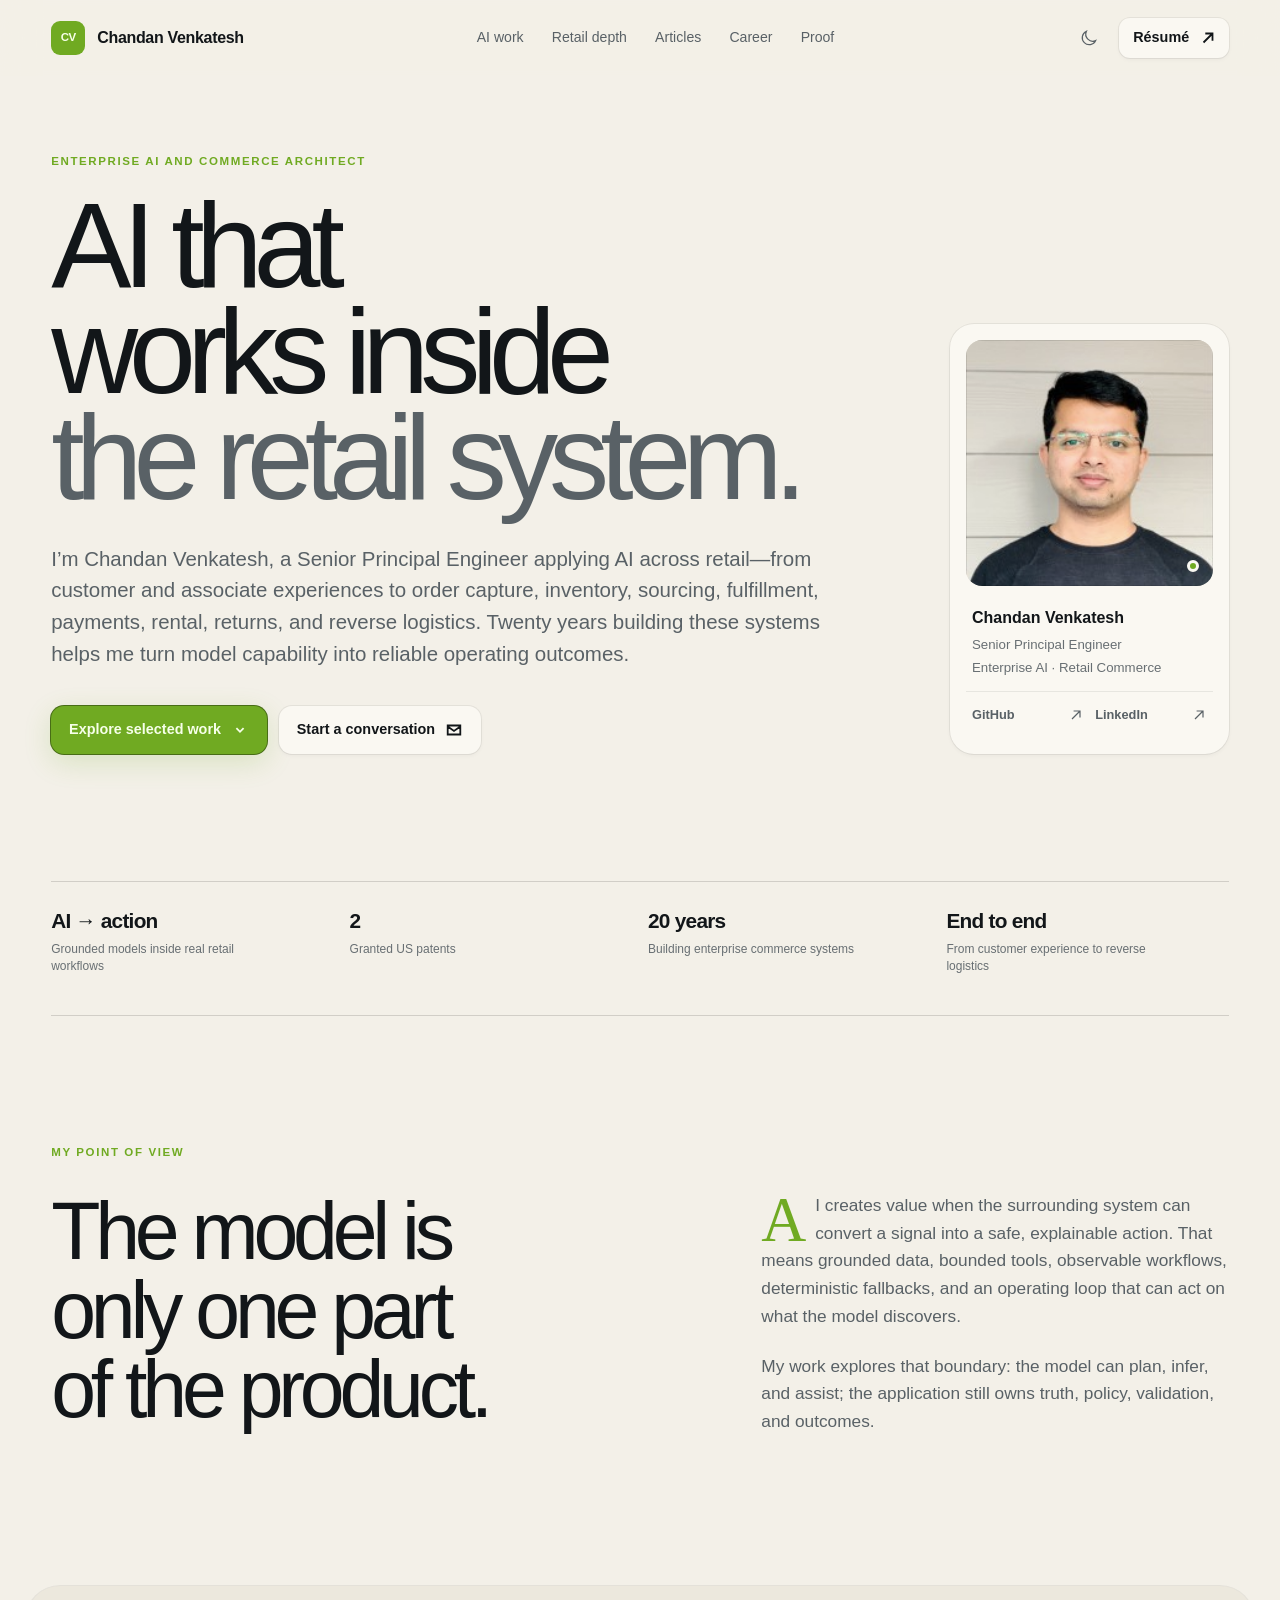
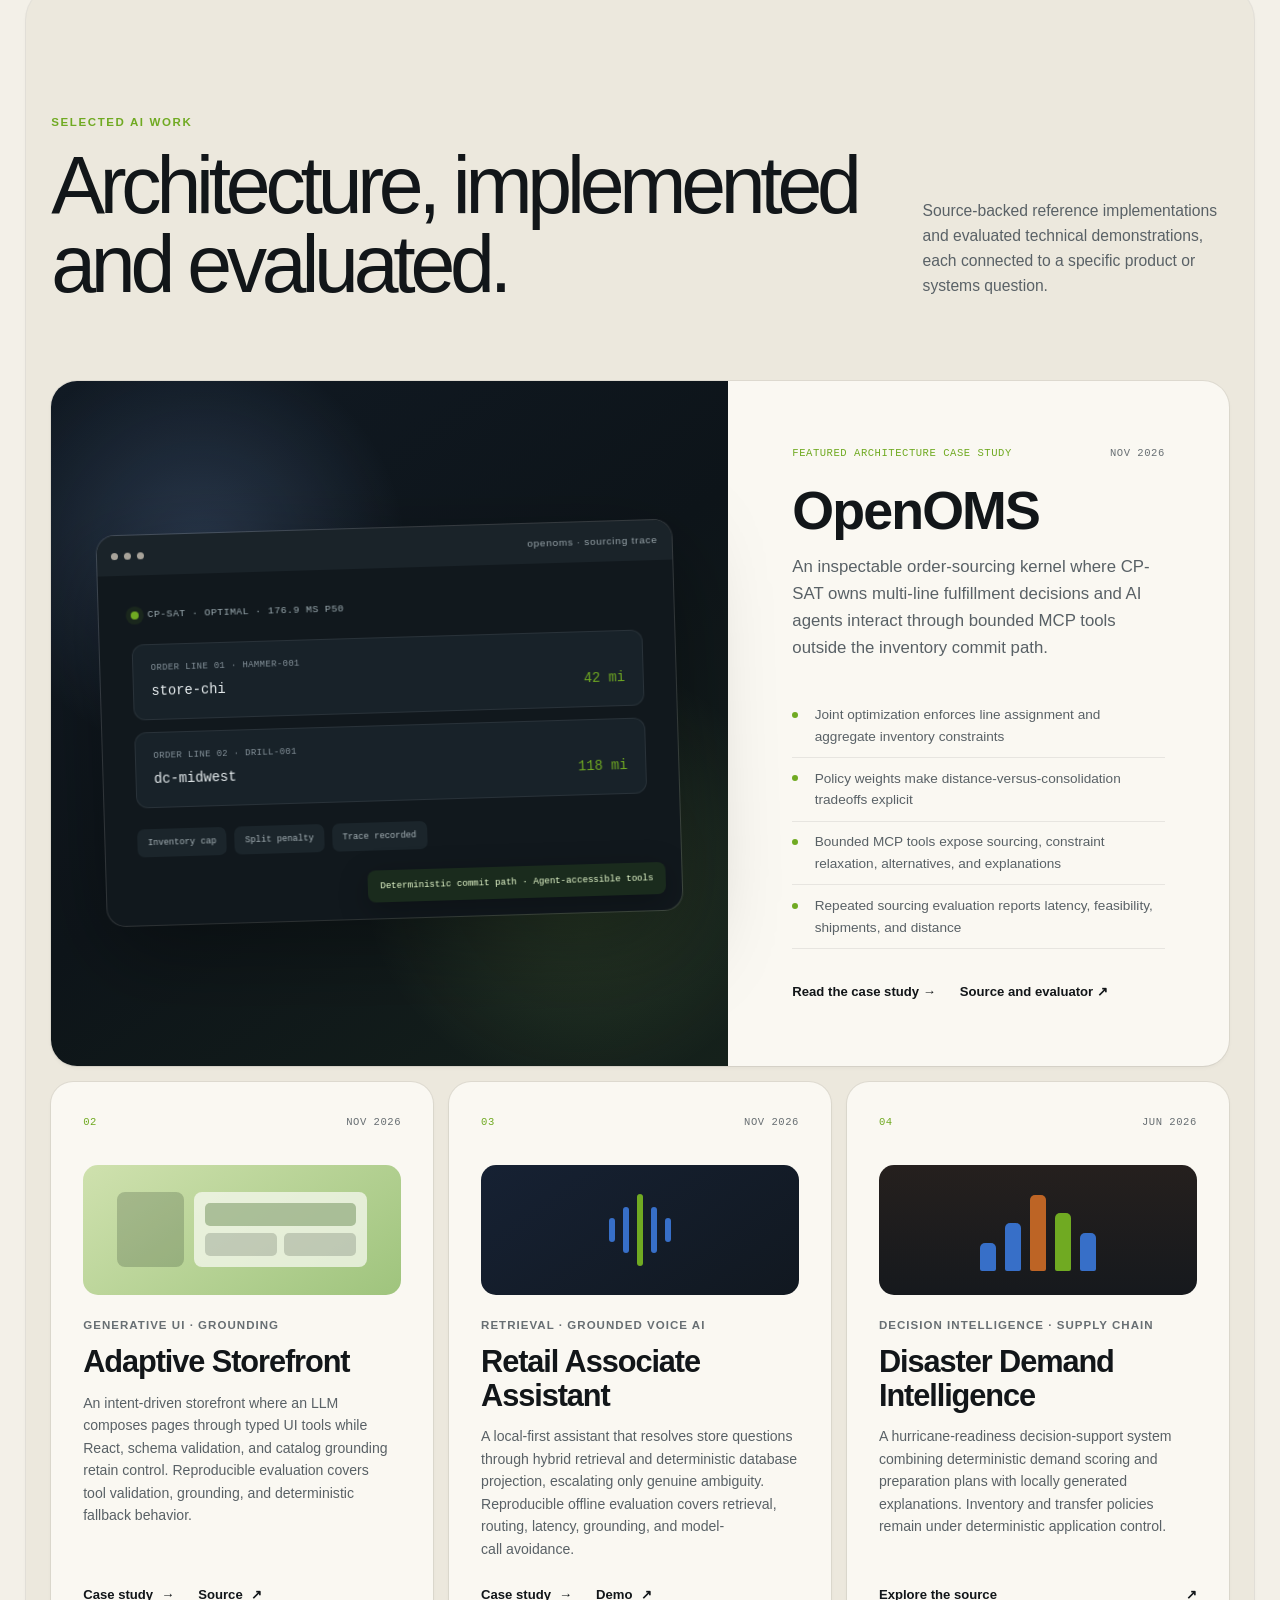
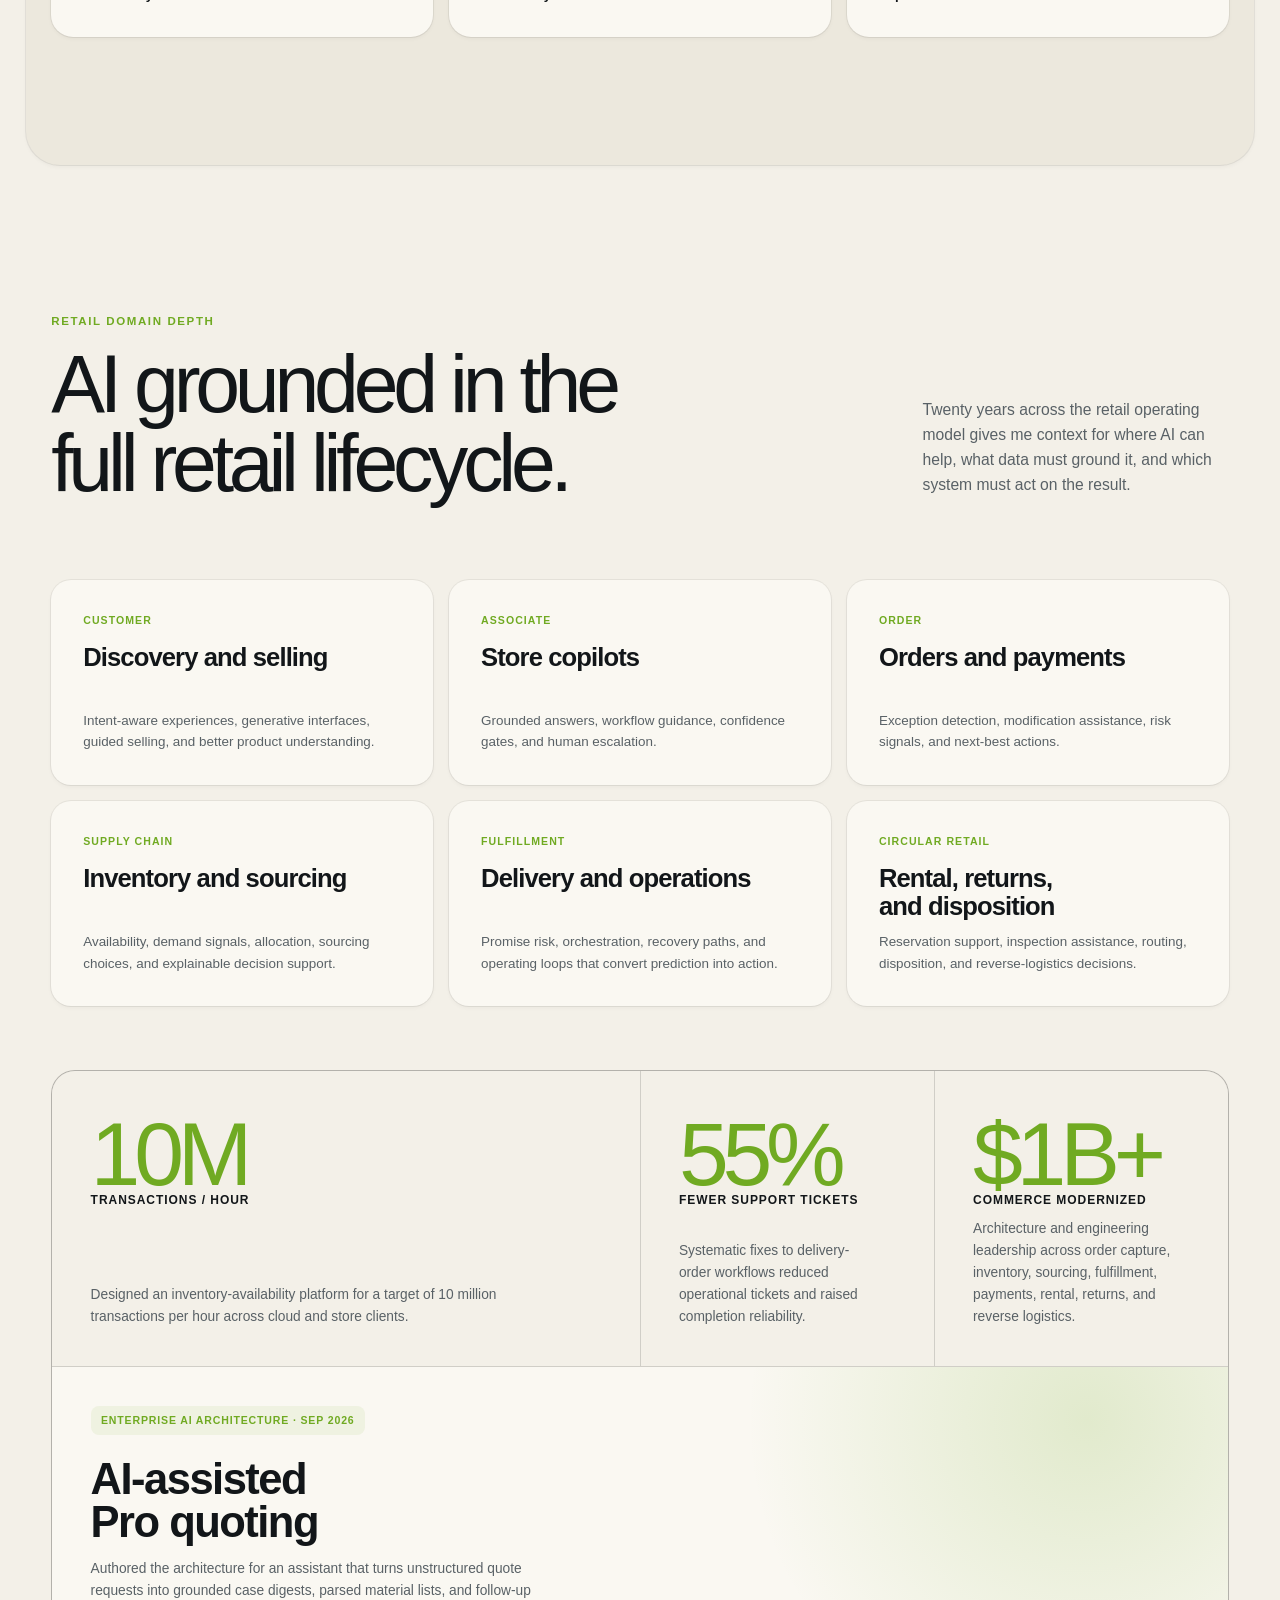
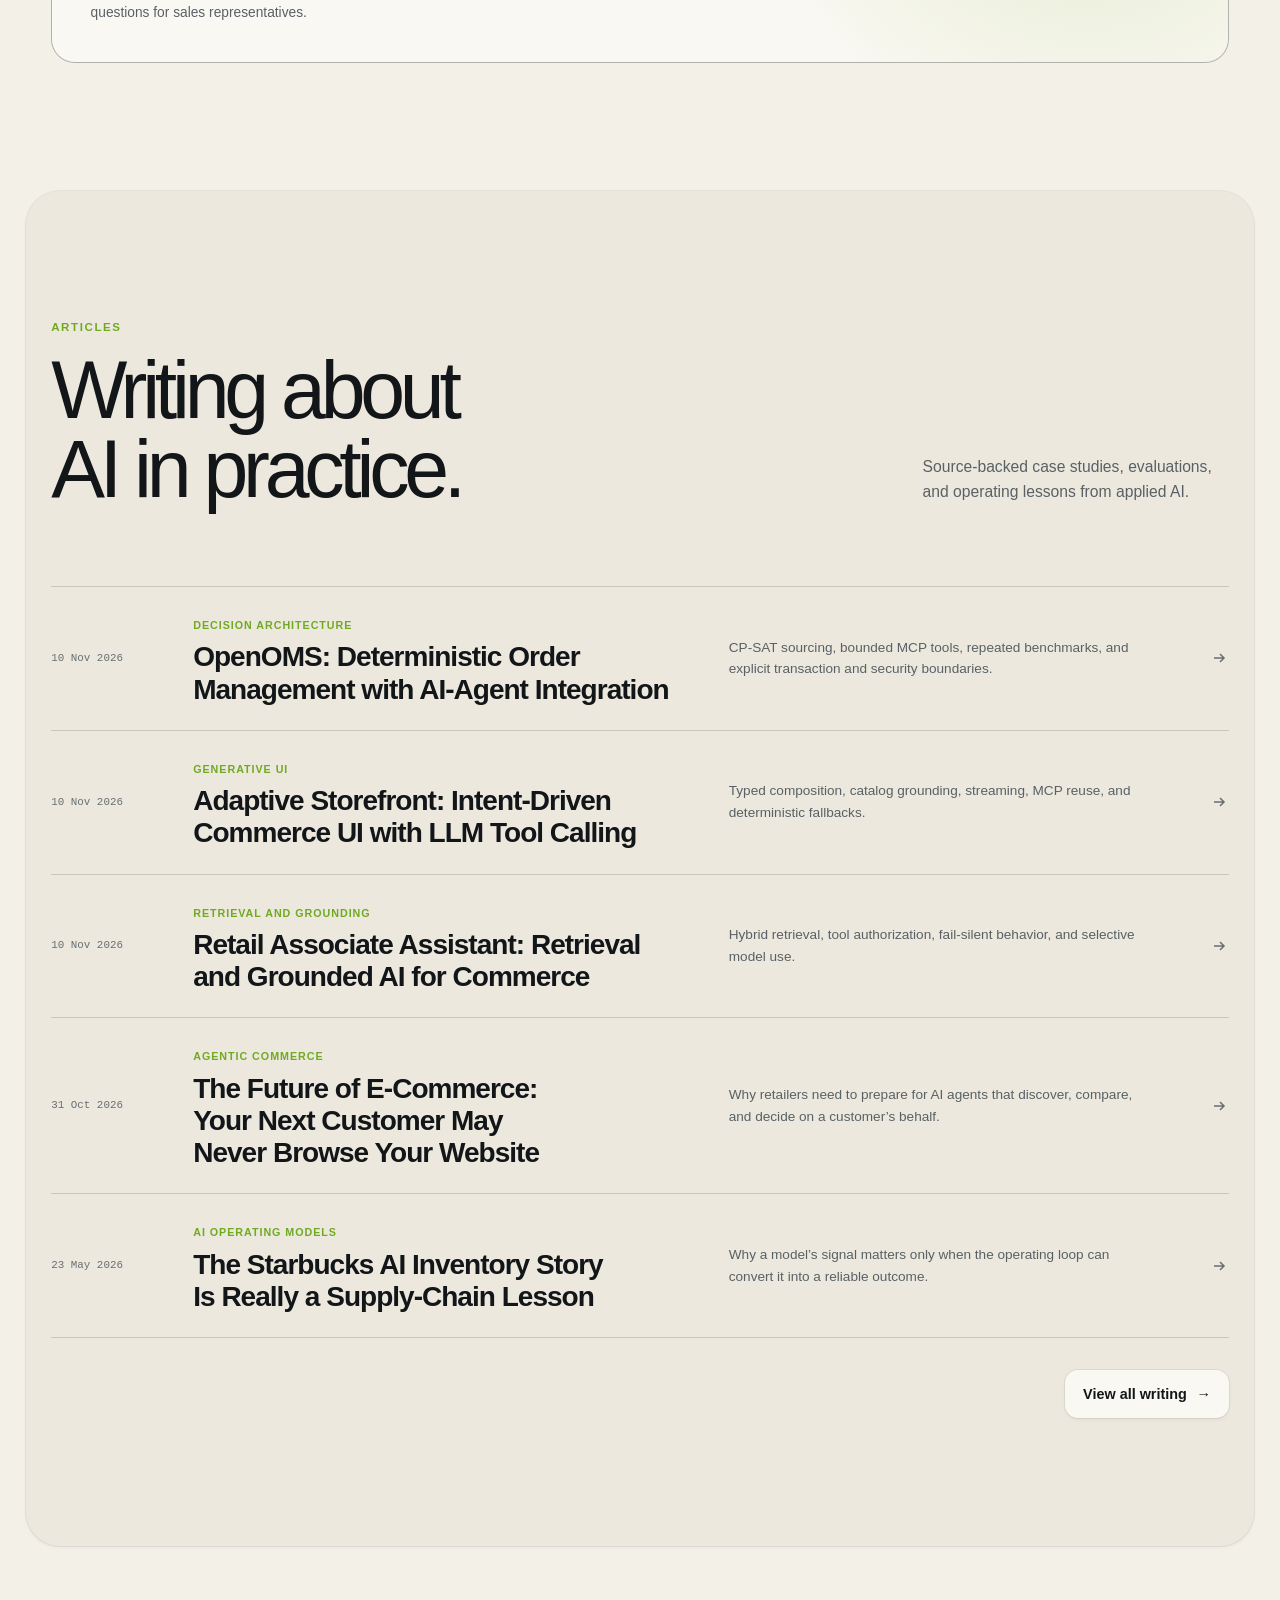
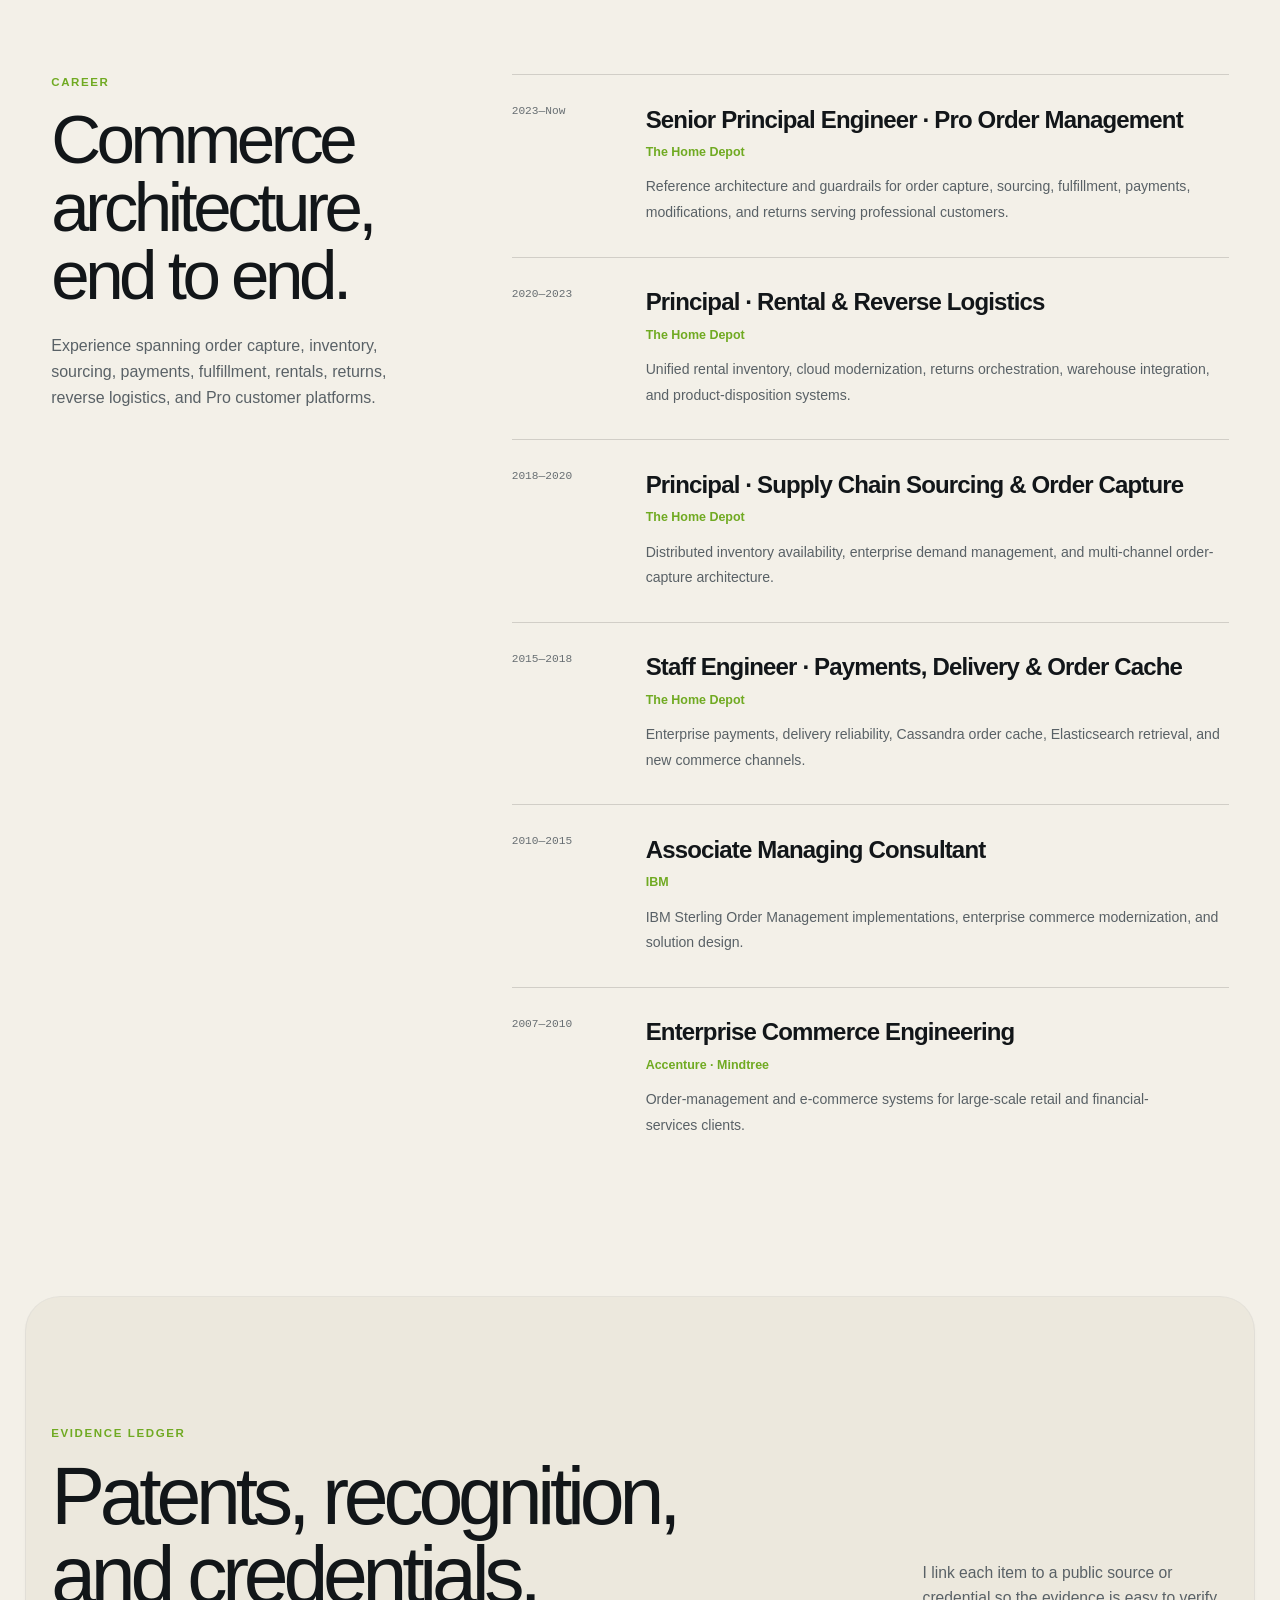
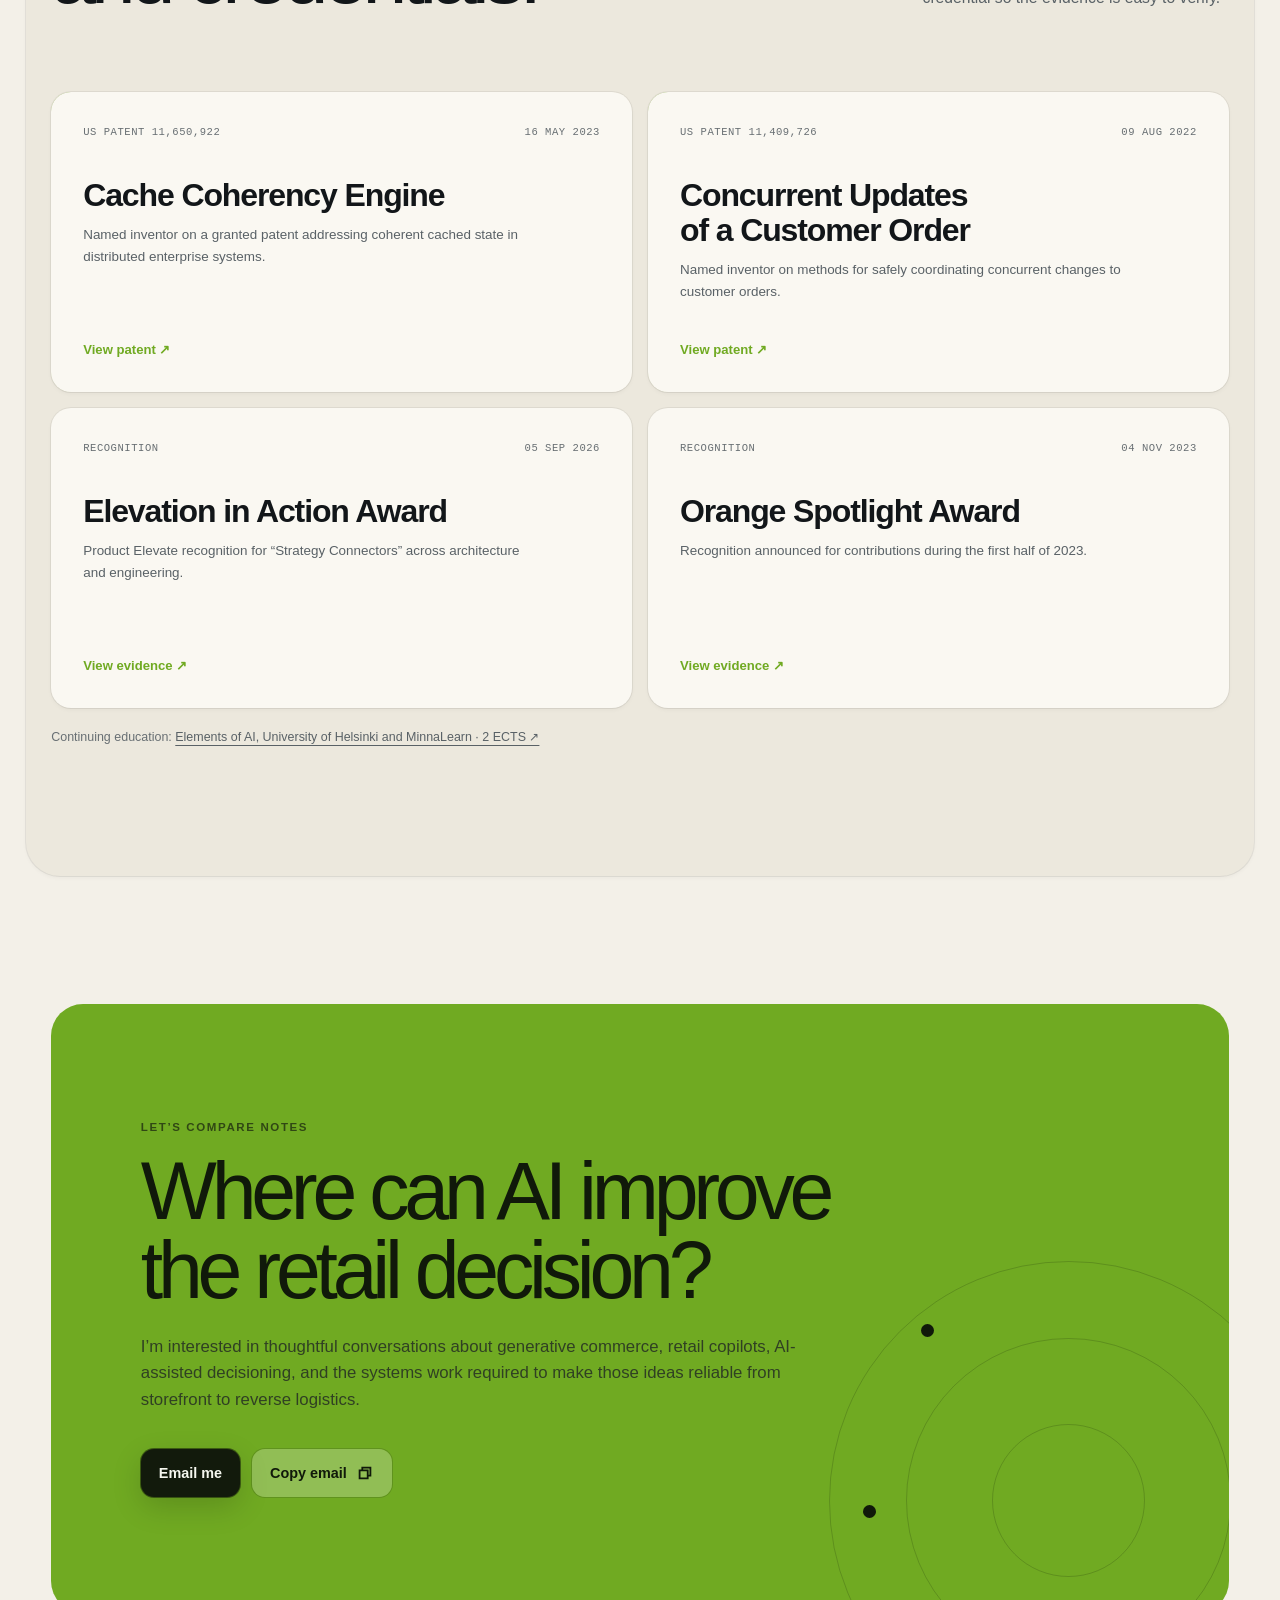
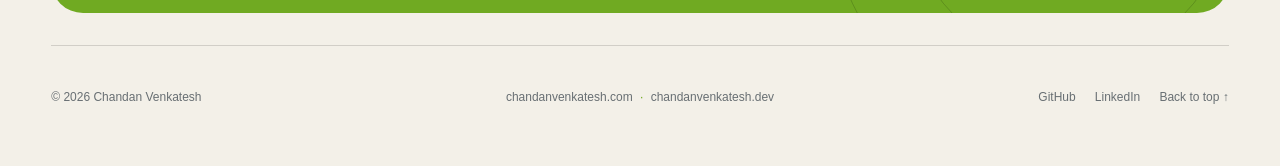
==== index.html @ f93ac1b7 "refactor: curate portfolio credibility and writing" ====
<!doctype html>
<html lang="en" data-theme="dark">
  <head>
    <meta charset="utf-8" />
    <meta name="viewport" content="width=device-width, initial-scale=1" />
    <meta
      name="description"
      content="I am an Enterprise AI and Commerce Architect applying AI across the retail lifecycle, grounded in 20 years of enterprise commerce systems experience."
    />
    <link rel="canonical" href="https://chandanvenkatesh.com/" />
    <link rel="icon" href="/favicon.svg" type="image/svg+xml" />
    <link rel="manifest" href="/site.webmanifest" />
    <meta property="og:type" content="website" />
    <meta property="og:site_name" content="Chandan Venkatesh" />
    <meta property="og:title" content="Chandan Venkatesh — Enterprise AI and Commerce Architect" />
    <meta property="og:description" content="Applied AI across the retail lifecycle, grounded in 20 years in enterprise commerce systems, source-backed implementations, patents, and technical case studies." />
    <meta property="og:url" content="https://chandanvenkatesh.com/" />
    <meta property="og:image" content="https://chandanvenkatesh.com/assets/chandan-venkatesh.jpg" />
    <meta property="og:image:alt" content="Chandan Venkatesh" />
    <meta name="twitter:card" content="summary" />
    <meta name="twitter:title" content="Chandan Venkatesh — Enterprise AI and Commerce Architect" />
    <meta name="twitter:description" content="Applied AI across the retail lifecycle, grounded in 20 years in enterprise commerce systems, source-backed implementations, patents, and technical case studies." />
    <meta name="twitter:image" content="https://chandanvenkatesh.com/assets/chandan-venkatesh.jpg" />
    <meta name="theme-color" content="#0a0d10" />
    <title>Chandan Venkatesh — Enterprise AI and Commerce Architect</title>
    <link rel="stylesheet" href="styles.css" />
    <script type="application/ld+json">
      {
        "@context": "https://schema.org",
        "@type": "Person",
        "name": "Chandan Venkatesh",
        "jobTitle": "Senior Principal Engineer",
        "url": "https://chandanvenkatesh.com",
        "email": "mailto:chandan07@gmail.com",
        "sameAs": [
          "https://www.linkedin.com/in/chandan-venkatesh-53884428/",
          "https://github.com/chandanvenkatesh07"
        ],
        "knowsAbout": [
          "Enterprise commerce architecture",
          "AI-assisted decision systems",
          "Order management",
          "Supply chain platforms",
          "Generative AI",
          "Distributed systems"
        ]
      }
    </script>
  </head>
  <body>
    <a class="skip-link" href="#main">Skip to content</a>

    <header class="site-header" data-header>
      <a class="brand" href="#top" aria-label="Chandan Venkatesh">
        <span class="brand-mark" aria-hidden="true">CV</span>
        <span class="brand-text">Chandan Venkatesh</span>
      </a>

      <nav class="desktop-nav" aria-label="Primary navigation">
        <a href="#work">AI work</a>
        <a href="#impact">Retail depth</a>
        <a href="#writing">Articles</a>
        <a href="#career">Career</a>
        <a href="#proof">Proof</a>
      </nav>

      <div class="header-actions">
        <button class="icon-button" type="button" data-theme-toggle aria-label="Use light theme">
          <span class="theme-icon theme-icon-sun" aria-hidden="true">
            <svg viewBox="0 0 24 24" fill="none" stroke="currentColor" stroke-width="1.5">
              <circle cx="12" cy="12" r="3.25"></circle>
              <path d="M12 2.75v2M12 19.25v2M21.25 12h-2M4.75 12h-2M18.54 5.46l-1.41 1.41M6.87 17.13l-1.41 1.41M18.54 18.54l-1.41-1.41M6.87 6.87 5.46 5.46"></path>
            </svg>
          </span>
          <span class="theme-icon theme-icon-moon" aria-hidden="true">
            <svg viewBox="0 0 24 24" fill="none" stroke="currentColor" stroke-width="1.5">
              <path d="M20 15.1A8.4 8.4 0 0 1 8.9 4a8.4 8.4 0 1 0 11.1 11.1Z"></path>
            </svg>
          </span>
        </button>
        <a class="button button-small button-ghost header-resume" href="assets/chandan-venkatesh-resume.pdf" target="_blank" rel="noreferrer">
          Résumé
          <svg viewBox="0 0 20 20" fill="none" stroke="currentColor" stroke-width="2" aria-hidden="true">
            <path d="M5 15 15 5M7 5h8v8"></path>
          </svg>
        </a>
        <button class="menu-button" type="button" data-menu-toggle aria-expanded="false" aria-controls="mobile-menu">
          <span></span><span></span>
          <span class="sr-only">Open navigation</span>
        </button>
      </div>
    </header>

    <nav class="mobile-menu" id="mobile-menu" data-mobile-menu aria-label="Mobile navigation" hidden>
      <a href="#work">AI work</a>
      <a href="#impact">Retail depth</a>
      <a href="#writing">Articles</a>
      <a href="#career">Career</a>
      <a href="#proof">Proof</a>
      <a href="assets/chandan-venkatesh-resume.pdf" target="_blank" rel="noreferrer">Open résumé</a>
    </nav>

    <main id="main">
      <section class="hero" id="top">
        <div class="hero-glow" aria-hidden="true"></div>
        <div class="hero-copy">
          <p class="eyebrow hero-eyebrow reveal">Enterprise AI and Commerce Architect</p>
          <h1 class="reveal reveal-delay-1">
            AI that works inside
            <span>the retail system.</span>
          </h1>
          <p class="hero-summary reveal reveal-delay-2">
            I’m Chandan Venkatesh, a Senior Principal Engineer applying AI across retail—from customer and associate experiences to order capture, inventory, sourcing, fulfillment, payments, rental, returns, and reverse logistics. Twenty years building these systems helps me turn model capability into reliable operating outcomes.
          </p>
          <div class="hero-actions reveal reveal-delay-3">
            <a class="button button-primary" href="#work">
              Explore selected work
              <svg viewBox="0 0 20 20" fill="none" stroke="currentColor" stroke-width="2" aria-hidden="true">
                <path d="m6 8 4 4 4-4"></path>
              </svg>
            </a>
            <a class="button button-quiet" href="mailto:chandan07@gmail.com">
              Start a conversation
              <svg viewBox="0 0 20 20" fill="none" stroke="currentColor" stroke-width="2" aria-hidden="true">
                <path d="M3 5h14v10H3zM3 6l7 5 7-5"></path>
              </svg>
            </a>
          </div>
        </div>

        <aside class="hero-profile reveal reveal-delay-2" aria-label="Profile summary">
          <div class="profile-photo-shell">
            <img src="assets/chandan-venkatesh.jpg" alt="Chandan Venkatesh" width="200" height="200" />
            <span class="profile-status" aria-hidden="true"></span>
          </div>
          <div class="profile-meta">
            <p class="profile-name">Chandan Venkatesh</p>
            <p>Senior Principal Engineer</p>
            <p>Enterprise AI · Retail Commerce</p>
          </div>
          <div class="profile-links">
            <a href="https://github.com/chandanvenkatesh07" target="_blank" rel="noreferrer">
              GitHub
              <svg viewBox="0 0 20 20" fill="none" stroke="currentColor" stroke-width="1.5" aria-hidden="true"><path d="M5 15 15 5M7 5h8v8"></path></svg>
            </a>
            <a href="https://www.linkedin.com/in/chandan-venkatesh-53884428/" target="_blank" rel="noreferrer">
              LinkedIn
              <svg viewBox="0 0 20 20" fill="none" stroke="currentColor" stroke-width="1.5" aria-hidden="true"><path d="M5 15 15 5M7 5h8v8"></path></svg>
            </a>
          </div>
        </aside>

        <div class="signal-strip" role="list" aria-label="Selected career evidence">
          <div class="signal-item" role="listitem">
            <strong>AI → action</strong>
            <span>Grounded models inside real retail workflows</span>
          </div>
          <div class="signal-item" role="listitem">
            <strong>2</strong>
            <span>Granted US patents</span>
          </div>
          <div class="signal-item" role="listitem">
            <strong>20 years</strong>
            <span>Building enterprise commerce systems</span>
          </div>
          <div class="signal-item" role="listitem">
            <strong>End to end</strong>
            <span>From customer experience to reverse logistics</span>
          </div>
        </div>
      </section>

      <section class="section manifesto" aria-labelledby="manifesto-title">
        <div class="section-kicker">My point of view</div>
        <div class="manifesto-grid">
          <h2 id="manifesto-title">The model is only one part of the product.</h2>
          <div class="manifesto-copy">
            <p>
              AI creates value when the surrounding system can convert a signal into a safe, explainable action. That means grounded data, bounded tools, observable workflows, deterministic fallbacks, and an operating loop that can act on what the model discovers.
            </p>
            <p>
              My work explores that boundary: the model can plan, infer, and assist; the application still owns truth, policy, validation, and outcomes.
            </p>
          </div>
        </div>
      </section>

      <section class="section work-section" id="work" aria-labelledby="work-title">
        <div class="section-heading">
          <div>
            <p class="section-kicker">Selected AI work</p>
            <h2 id="work-title">Architecture, implemented and evaluated.</h2>
          </div>
          <p class="section-intro">Source-backed reference implementations and evaluated technical demonstrations, each connected to a specific product or systems question.</p>
        </div>

        <article class="feature-case">
          <div class="case-visual associate-visual" role="img" aria-label="OpenOMS sourcing decision trace for a multi-line order">
            <div class="mock-window associate-console openoms-console">
              <div class="mock-toolbar">
                <span></span><span></span><span></span>
                <small>openoms · sourcing trace</small>
              </div>
              <div class="associate-screen openoms-screen">
                <div class="associate-status">
                  <span></span>
                  CP-SAT · Optimal · 176.9 ms p50
                </div>
                <div class="decision-line">
                  <small>Order line 01 · HAMMER-001</small>
                  <p>store-chi <span>42 mi</span></p>
                </div>
                <div class="decision-line">
                  <small>Order line 02 · DRILL-001</small>
                  <p>dc-midwest <span>118 mi</span></p>
                </div>
                <div class="assistant-path">
                  <span>Inventory cap</span>
                  <span>Split penalty</span>
                  <span>Trace recorded</span>
                </div>
              </div>
              <div class="orchestration-pill">Deterministic commit path · Agent-accessible tools</div>
            </div>
          </div>
          <div class="case-copy">
            <div class="case-meta"><span>Featured architecture case study</span><time datetime="2026-11-10">Nov 2026</time></div>
            <h3>OpenOMS</h3>
            <p class="case-lede">
              An inspectable order-sourcing kernel where CP-SAT owns multi-line fulfillment decisions and AI agents interact through bounded MCP tools outside the inventory commit path.
            </p>
            <ul class="evidence-list">
              <li>Joint optimization enforces line assignment and aggregate inventory constraints</li>
              <li>Policy weights make distance-versus-consolidation tradeoffs explicit</li>
              <li>Bounded MCP tools expose sourcing, constraint relaxation, alternatives, and explanations</li>
              <li>Repeated sourcing evaluation reports latency, feasibility, shipments, and distance</li>
            </ul>
            <div class="case-links">
              <a href="/articles/openoms-deterministic-order-management/">Read the case study <span aria-hidden="true">→</span></a>
              <a href="https://github.com/chandanvenkatesh07/openoms" target="_blank" rel="noreferrer">Source and evaluator <span aria-hidden="true">↗</span></a>
            </div>
          </div>
        </article>

        <div class="project-grid">
          <article class="project-card project-card-adaptive">
            <div class="project-card-top">
              <span class="project-number">02</span>
              <time datetime="2026-11-10">Nov 2026</time>
            </div>
            <div class="project-symbol adaptive-symbol" aria-hidden="true">
              <span class="adaptive-sidebar-symbol"></span>
              <span class="adaptive-content-symbol"><i></i><i></i><i></i></span>
            </div>
            <p class="project-label">Generative UI · Grounding</p>
            <h3>Adaptive Storefront</h3>
            <p>An intent-driven storefront where an LLM composes pages through typed UI tools while React, schema validation, and catalog grounding retain control. Reproducible evaluation covers tool validation, grounding, and deterministic fallback behavior.</p>
            <div class="card-links-row"><a class="card-link" href="/articles/adaptive-storefront-continued/">Case study <span aria-hidden="true">→</span></a><a class="card-link" href="https://github.com/chandanvenkatesh07/adaptive-storefront" target="_blank" rel="noreferrer">Source <span aria-hidden="true">↗</span></a></div>
          </article>

          <article class="project-card project-card-copilot">
            <div class="project-card-top">
              <span class="project-number">03</span>
              <time datetime="2026-11-10">Nov 2026</time>
            </div>
            <div class="project-symbol copilot-symbol" aria-hidden="true">
              <span class="sound-wave"></span><span class="sound-wave"></span><span class="sound-wave"></span><span class="sound-wave"></span><span class="sound-wave"></span>
            </div>
            <p class="project-label">Retrieval · Grounded voice AI</p>
            <h3>Retail Associate Assistant</h3>
            <p>A local-first assistant that resolves store questions through hybrid retrieval and deterministic database projection, escalating only genuine ambiguity. Reproducible offline evaluation covers retrieval, routing, latency, grounding, and model-call avoidance.</p>
            <div class="card-links-row"><a class="card-link" href="/articles/retail-associate-grounded-ai/">Case study <span aria-hidden="true">→</span></a><a class="card-link" href="https://www.linkedin.com/posts/chandan-venkatesh-53884428_built-a-prototype-retail-associate-copilot-activity-7484408067980341248-vjwt" target="_blank" rel="noreferrer">Demo <span aria-hidden="true">↗</span></a></div>
          </article>

          <article class="project-card project-card-demand">
            <div class="project-card-top">
              <span class="project-number">04</span>
              <time datetime="2026-06-08">Jun 2026</time>
            </div>
            <div class="project-symbol demand-symbol" aria-hidden="true">
              <span></span><span></span><span></span><span></span><span></span>
            </div>
            <p class="project-label">Decision intelligence · Supply chain</p>
            <h3>Disaster Demand Intelligence</h3>
            <p>A hurricane-readiness decision-support system combining deterministic demand scoring and preparation plans with locally generated explanations. Inventory and transfer policies remain under deterministic application control.</p>
            <a class="card-link" href="https://github.com/chandanvenkatesh07/disaster-demand-intel" target="_blank" rel="noreferrer">Explore the source <span aria-hidden="true">↗</span></a>
          </article>
        </div>

      </section>

      <section class="section impact-section" id="impact" aria-labelledby="impact-title">
        <div class="section-heading impact-heading">
          <div>
            <p class="section-kicker">Retail domain depth</p>
            <h2 id="impact-title">AI grounded in the full retail lifecycle.</h2>
          </div>
          <p class="section-intro">Twenty years across the retail operating model gives me context for where AI can help, what data must ground it, and which system must act on the result.</p>
        </div>

        <div class="retail-domain-grid" role="list" aria-label="Retail domains where I apply AI thinking">
          <article role="listitem"><span>Customer</span><h3>Discovery and selling</h3><p>Intent-aware experiences, generative interfaces, guided selling, and better product understanding.</p></article>
          <article role="listitem"><span>Associate</span><h3>Store copilots</h3><p>Grounded answers, workflow guidance, confidence gates, and human escalation.</p></article>
          <article role="listitem"><span>Order</span><h3>Orders and payments</h3><p>Exception detection, modification assistance, risk signals, and next-best actions.</p></article>
          <article role="listitem"><span>Supply chain</span><h3>Inventory and sourcing</h3><p>Availability, demand signals, allocation, sourcing choices, and explainable decision support.</p></article>
          <article role="listitem"><span>Fulfillment</span><h3>Delivery and operations</h3><p>Promise risk, orchestration, recovery paths, and operating loops that convert prediction into action.</p></article>
          <article role="listitem"><span>Circular retail</span><h3>Rental, returns, and disposition</h3><p>Reservation support, inspection assistance, routing, disposition, and reverse-logistics decisions.</p></article>
        </div>

        <div class="impact-grid">
          <article class="impact-stat impact-stat-wide">
            <span class="impact-value">10M</span>
            <span class="impact-unit">transactions / hour</span>
            <p>Designed an inventory-availability platform for a target of 10 million transactions per hour across cloud and store clients.</p>
          </article>
          <article class="impact-stat">
            <span class="impact-value">55%</span>
            <span class="impact-unit">fewer support tickets</span>
            <p>Systematic fixes to delivery-order workflows reduced operational tickets and raised completion reliability.</p>
          </article>
          <article class="impact-stat">
            <span class="impact-value">$1B+</span>
            <span class="impact-unit">commerce modernized</span>
            <p>Architecture and engineering leadership across order capture, inventory, sourcing, fulfillment, payments, rental, returns, and reverse logistics.</p>
          </article>
          <article class="impact-stat impact-stat-ai">
            <span class="impact-badge">Enterprise AI architecture · Sep 2026</span>
            <h3>AI-assisted Pro quoting</h3>
            <p>Authored the architecture for an assistant that turns unstructured quote requests into grounded case digests, parsed material lists, and follow-up questions for sales representatives.</p>
          </article>
        </div>
      </section>

      <section class="section writing-section" id="writing" aria-labelledby="writing-title">
        <div class="section-heading">
          <div>
            <p class="section-kicker">Articles</p>
            <h2 id="writing-title">Writing about AI in practice.</h2>
          </div>
          <p class="section-intro">Source-backed case studies, evaluations, and operating lessons from applied AI.</p>
        </div>

        <div class="article-list">
          <a class="article-row" href="/articles/openoms-deterministic-order-management/">
            <time datetime="2026-11-10">10 Nov 2026</time>
            <div><span>Decision architecture</span><h3>OpenOMS: Deterministic Order Management with AI-Agent Integration</h3></div>
            <p>CP-SAT sourcing, bounded MCP tools, repeated benchmarks, and explicit transaction and security boundaries.</p>
            <svg viewBox="0 0 20 20" fill="none" stroke="currentColor" stroke-width="1.5" aria-hidden="true"><path d="M5 10h10M11 6l4 4-4 4"></path></svg>
          </a>
          <a class="article-row" href="/articles/adaptive-storefront-continued/">
            <time datetime="2026-11-10">10 Nov 2026</time>
            <div><span>Generative UI</span><h3>Adaptive Storefront: Intent-Driven Commerce UI with LLM Tool Calling</h3></div>
            <p>Typed composition, catalog grounding, streaming, MCP reuse, and deterministic fallbacks.</p>
            <svg viewBox="0 0 20 20" fill="none" stroke="currentColor" stroke-width="1.5" aria-hidden="true"><path d="M5 10h10M11 6l4 4-4 4"></path></svg>
          </a>
          <a class="article-row" href="/articles/retail-associate-grounded-ai/">
            <time datetime="2026-11-10">10 Nov 2026</time>
            <div><span>Retrieval and grounding</span><h3>Retail Associate Assistant: Retrieval and Grounded AI for Commerce</h3></div>
            <p>Hybrid retrieval, tool authorization, fail-silent behavior, and selective model use.</p>
            <svg viewBox="0 0 20 20" fill="none" stroke="currentColor" stroke-width="1.5" aria-hidden="true"><path d="M5 10h10M11 6l4 4-4 4"></path></svg>
          </a>
          <a class="article-row" href="/articles/future-of-e-commerce/">
            <time datetime="2026-10-31">31 Oct 2026</time>
            <div><span>Agentic commerce</span><h3>The Future of E-Commerce: Your Next Customer May Never Browse Your Website</h3></div>
            <p>Why retailers need to prepare for AI agents that discover, compare, and decide on a customer’s behalf.</p>
            <svg viewBox="0 0 20 20" fill="none" stroke="currentColor" stroke-width="1.5" aria-hidden="true"><path d="M5 10h10M11 6l4 4-4 4"></path></svg>
          </a>
          <a class="article-row" href="/articles/starbucks-ai-supply-chain-reliability/">
            <time datetime="2026-05-23">23 May 2026</time>
            <div><span>AI operating models</span><h3>The Starbucks AI Inventory Story Is Really a Supply-Chain Lesson</h3></div>
            <p>Why a model’s signal matters only when the operating loop can convert it into a reliable outcome.</p>
            <svg viewBox="0 0 20 20" fill="none" stroke="currentColor" stroke-width="1.5" aria-hidden="true"><path d="M5 10h10M11 6l4 4-4 4"></path></svg>
          </a>
        </div>
        <div class="writing-archive-link"><a class="button button-quiet" href="/articles/">View all writing <span aria-hidden="true">→</span></a></div>
      </section>

      <section class="section career-section" id="career" aria-labelledby="career-title">
        <div class="career-intro">
          <p class="section-kicker">Career</p>
          <h2 id="career-title">Commerce architecture, end to end.</h2>
          <p>Experience spanning order capture, inventory, sourcing, payments, fulfillment, rentals, returns, reverse logistics, and Pro customer platforms.</p>
        </div>

        <ol class="timeline">
          <li>
            <div class="timeline-date">2023—Now</div>
            <div class="timeline-content"><h3>Senior Principal Engineer · Pro Order Management</h3><p>The Home Depot</p><span>Reference architecture and guardrails for order capture, sourcing, fulfillment, payments, modifications, and returns serving professional customers.</span></div>
          </li>
          <li>
            <div class="timeline-date">2020—2023</div>
            <div class="timeline-content"><h3>Principal · Rental &amp; Reverse Logistics</h3><p>The Home Depot</p><span>Unified rental inventory, cloud modernization, returns orchestration, warehouse integration, and product-disposition systems.</span></div>
          </li>
          <li>
            <div class="timeline-date">2018—2020</div>
            <div class="timeline-content"><h3>Principal · Supply Chain Sourcing &amp; Order Capture</h3><p>The Home Depot</p><span>Distributed inventory availability, enterprise demand management, and multi-channel order-capture architecture.</span></div>
          </li>
          <li>
            <div class="timeline-date">2015—2018</div>
            <div class="timeline-content"><h3>Staff Engineer · Payments, Delivery &amp; Order Cache</h3><p>The Home Depot</p><span>Enterprise payments, delivery reliability, Cassandra order cache, Elasticsearch retrieval, and new commerce channels.</span></div>
          </li>
          <li>
            <div class="timeline-date">2010—2015</div>
            <div class="timeline-content"><h3>Associate Managing Consultant</h3><p>IBM</p><span>IBM Sterling Order Management implementations, enterprise commerce modernization, and solution design.</span></div>
          </li>
          <li>
            <div class="timeline-date">2007—2010</div>
            <div class="timeline-content"><h3>Enterprise Commerce Engineering</h3><p>Accenture · Mindtree</p><span>Order-management and e-commerce systems for large-scale retail and financial-services clients.</span></div>
          </li>
        </ol>
      </section>

      <section class="section proof-section" id="proof" aria-labelledby="proof-title">
        <div class="section-heading">
          <div>
            <p class="section-kicker">Evidence ledger</p>
            <h2 id="proof-title">Patents, recognition, and credentials.</h2>
          </div>
          <p class="section-intro">I link each item to a public source or credential so the evidence is easy to verify.</p>
        </div>

        <div class="proof-grid">
          <a class="proof-card proof-card-patent" href="https://patents.google.com/patent/US11650922/en" target="_blank" rel="noreferrer">
            <div class="proof-card-meta"><span>US Patent 11,650,922</span><time datetime="2023-05-16">16 May 2023</time></div>
            <h3>Cache Coherency Engine</h3>
            <p>Named inventor on a granted patent addressing coherent cached state in distributed enterprise systems.</p>
            <span class="proof-link">View patent ↗</span>
          </a>
          <a class="proof-card proof-card-patent" href="https://patents.google.com/patent/US11409726/en" target="_blank" rel="noreferrer">
            <div class="proof-card-meta"><span>US Patent 11,409,726</span><time datetime="2022-08-09">09 Aug 2022</time></div>
            <h3>Concurrent Updates of a Customer Order</h3>
            <p>Named inventor on methods for safely coordinating concurrent changes to customer orders.</p>
            <span class="proof-link">View patent ↗</span>
          </a>
          <a class="proof-card" href="https://www.linkedin.com/posts/chandan-venkatesh-53884428_productelevate-architecture-engineering-activity-7501836264409690112-TIuB" target="_blank" rel="noreferrer">
            <div class="proof-card-meta"><span>Recognition</span><time datetime="2026-09-05">05 Sep 2026</time></div>
            <h3>Elevation in Action Award</h3>
            <p>Product Elevate recognition for “Strategy Connectors” across architecture and engineering.</p>
            <span class="proof-link">View evidence ↗</span>
          </a>
          <a class="proof-card" href="https://www.linkedin.com/posts/chandan-venkatesh-53884428_thrilled-and-honored-to-have-received-the-activity-7126694572520345601-kxkB" target="_blank" rel="noreferrer">
            <div class="proof-card-meta"><span>Recognition</span><time datetime="2023-11-04">04 Nov 2023</time></div>
            <h3>Orange Spotlight Award</h3>
            <p>Recognition announced for contributions during the first half of 2023.</p>
            <span class="proof-link">View evidence ↗</span>
          </a>
        </div>
        <p class="credential-note">Continuing education: <a href="https://www.linkedin.com/posts/chandan-venkatesh-53884428_ai-artificialintelligence-upskilling-activity-7399176569417605120-JgGC" target="_blank" rel="noreferrer">Elements of AI, University of Helsinki and MinnaLearn · 2 ECTS ↗</a></p>
      </section>

      <section class="section contact-section" id="contact" aria-labelledby="contact-title">
        <div class="contact-orbit" aria-hidden="true"><span></span><span></span><span></span></div>
        <p class="section-kicker">Let’s compare notes</p>
        <h2 id="contact-title">Where can AI improve the retail decision?</h2>
        <p>I’m interested in thoughtful conversations about generative commerce, retail copilots, AI-assisted decisioning, and the systems work required to make those ideas reliable from storefront to reverse logistics.</p>
        <div class="contact-actions">
          <a class="button button-primary" href="mailto:chandan07@gmail.com">Email me</a>
          <button class="button button-quiet" type="button" data-copy-email data-email="chandan07@gmail.com">
            <span data-copy-label>Copy email</span>
            <svg viewBox="0 0 20 20" fill="none" stroke="currentColor" stroke-width="2" aria-hidden="true"><path d="M7 6V4h9v9h-2M4 7h9v9H4z"></path></svg>
          </button>
        </div>
      </section>
    </main>

    <footer class="site-footer">
      <p>© <span data-year>2026</span> Chandan Venkatesh</p>
      <p class="footer-domain">chandanvenkatesh.com <span>·</span> chandanvenkatesh.dev</p>
      <div>
        <a href="https://github.com/chandanvenkatesh07" target="_blank" rel="noreferrer">GitHub</a>
        <a href="https://www.linkedin.com/in/chandan-venkatesh-53884428/" target="_blank" rel="noreferrer">LinkedIn</a>
        <a href="#top">Back to top ↑</a>
      </div>
    </footer>

    <div class="toast" role="status" aria-live="polite" data-toast>Email copied</div>
    <script src="script.js"></script>
  </body>
</html>
---- styles.css ----
:root {
  --bg: #0a0d10;
  --bg-elevated: #11161b;
  --surface: #151b21;
  --surface-2: #1a2229;
  --ink: #f4f1e8;
  --muted: #a8afb3;
  --faint: #7f898f;
  --line: rgba(255, 255, 255, 0.12);
  --line-soft: rgba(255, 255, 255, 0.075);
  --accent: #b7f36b;
  --accent-ink: #142006;
  --blue: #8eb8ff;
  --orange: #ffb47b;
  --violet: #c3a8ff;
  --max-width: 1240px;
  --section-space: clamp(5.5rem, 10vw, 9rem);
  --shadow-card: 0 0 0 1px oklch(1 0 0 / 0.08);
  --shadow-card-hover: 0 0 0 1px oklch(1 0 0 / 0.14), 0 22px 70px rgba(0, 0, 0, 0.3);
}

html[data-theme="light"] {
  --bg: #f3f0e8;
  --bg-elevated: #ece8dd;
  --surface: #faf8f2;
  --surface-2: #e9e5da;
  --ink: #121619;
  --muted: #596166;
  --faint: #686f73;
  --line: rgba(0, 0, 0, 0.14);
  --line-soft: rgba(0, 0, 0, 0.075);
  --accent: #70aa22;
  --accent-ink: #f6ffe9;
  --blue: #376fc8;
  --orange: #bd6425;
  --violet: #7652b3;
  --shadow-card: 0 0 0 1px oklch(0 0 0 / 0.06), 0 1px 2px -1px oklch(0 0 0 / 0.06), 0 2px 4px oklch(0 0 0 / 0.04);
  --shadow-card-hover: 0 0 0 1px oklch(0 0 0 / 0.09), 0 16px 46px rgba(20, 24, 27, 0.1);
}

*,
*::before,
*::after {
  box-sizing: border-box;
}

html {
  scroll-behavior: smooth;
  -webkit-font-smoothing: antialiased;
  -moz-osx-font-smoothing: grayscale;
  background: var(--bg);
}

body {
  margin: 0;
  overflow-x: hidden;
  color: var(--ink);
  background:
    radial-gradient(circle at 18% -5%, color-mix(in srgb, var(--accent) 8%, transparent), transparent 29rem),
    var(--bg);
  font-family: "Avenir Next", Avenir, "Segoe UI", Helvetica, Arial, sans-serif;
  font-size: 16px;
  line-height: 1.6;
}

body.menu-open {
  overflow: hidden;
}

::selection {
  color: var(--accent-ink);
  background: var(--accent);
}

a {
  color: inherit;
}

button,
a {
  -webkit-tap-highlight-color: transparent;
}

button {
  font: inherit;
}

img {
  display: block;
  max-width: 100%;
}

h1,
h2,
h3,
p {
  margin-top: 0;
}

h1,
h2,
h3 {
  letter-spacing: -0.035em;
  text-wrap: balance;
}

p,
li,
blockquote {
  text-wrap: pretty;
}

.sr-only {
  position: absolute;
  width: 1px;
  height: 1px;
  padding: 0;
  margin: -1px;
  overflow: hidden;
  clip: rect(0, 0, 0, 0);
  white-space: nowrap;
  border: 0;
}

.skip-link {
  position: fixed;
  z-index: 1000;
  top: 0.75rem;
  left: 0.75rem;
  padding: 0.7rem 1rem;
  color: var(--accent-ink);
  background: var(--accent);
  border-radius: 8px;
  transform: translateY(-160%);
  transition: transform 150ms ease-out;
}

.skip-link:focus {
  transform: translateY(0);
}

.site-header {
  position: fixed;
  z-index: 100;
  top: 0;
  left: 0;
  width: 100%;
  min-height: 76px;
  padding: 0 4vw;
  display: flex;
  align-items: center;
  justify-content: space-between;
  gap: 2rem;
  background: color-mix(in srgb, var(--bg) 72%, transparent);
  border-bottom: 1px solid transparent;
  backdrop-filter: blur(18px) saturate(130%);
  transition-property: min-height, border-color, background-color;
  transition-duration: 180ms;
  transition-timing-function: ease-out;
}

.site-header.is-scrolled {
  min-height: 64px;
  border-color: var(--line-soft);
  background: color-mix(in srgb, var(--bg) 88%, transparent);
}

.brand {
  display: inline-flex;
  align-items: center;
  gap: 0.75rem;
  min-height: 44px;
  text-decoration: none;
  font-weight: 600;
  letter-spacing: -0.02em;
}

.brand-mark {
  width: 34px;
  height: 34px;
  display: grid;
  place-items: center;
  color: var(--accent-ink);
  background: var(--accent);
  border-radius: 9px;
  font-size: 0.72rem;
  font-weight: 800;
  letter-spacing: -0.04em;
}

.desktop-nav {
  display: flex;
  align-items: center;
  gap: clamp(1.1rem, 2.2vw, 2rem);
}

.desktop-nav a {
  position: relative;
  min-height: 44px;
  display: inline-flex;
  align-items: center;
  color: var(--muted);
  text-decoration: none;
  font-size: 0.88rem;
  font-weight: 500;
  transition: color 150ms ease-out;
}

.desktop-nav a::after {
  content: "";
  position: absolute;
  right: 0;
  bottom: 8px;
  left: 0;
  height: 1px;
  background: var(--accent);
  transform: scaleX(0);
  transform-origin: right;
  transition: transform 180ms ease-out;
}

.desktop-nav a:hover,
.desktop-nav a:focus-visible {
  color: var(--ink);
}

.desktop-nav a:hover::after,
.desktop-nav a:focus-visible::after {
  transform: scaleX(1);
  transform-origin: left;
}

.header-actions {
  display: flex;
  align-items: center;
  gap: 0.5rem;
}

.icon-button,
.menu-button {
  position: relative;
  width: 44px;
  height: 44px;
  display: grid;
  place-items: center;
  padding: 0;
  color: var(--muted);
  background: transparent;
  border: 0;
  border-radius: 12px;
  cursor: pointer;
  transition-property: color, background-color, scale;
  transition-duration: 150ms;
  transition-timing-function: ease-out;
}

.icon-button:hover,
.icon-button:focus-visible,
.menu-button:hover,
.menu-button:focus-visible {
  color: var(--ink);
  background: var(--line-soft);
}

.icon-button:active,
.menu-button:active,
.button:active {
  scale: 0.96;
}

.theme-icon {
  position: absolute;
  width: 20px;
  height: 20px;
  transition-property: opacity, filter, scale;
  transition-duration: 300ms;
  transition-timing-function: cubic-bezier(0.2, 0, 0, 1);
}

.theme-icon svg {
  width: 100%;
  height: 100%;
}

.theme-icon-sun,
html[data-theme="light"] .theme-icon-moon {
  opacity: 1;
  filter: blur(0);
  scale: 1;
}

.theme-icon-moon,
html[data-theme="light"] .theme-icon-sun {
  opacity: 0;
  filter: blur(4px);
  scale: 0.25;
}

.button {
  min-height: 48px;
  padding: 0 18px;
  display: inline-flex;
  align-items: center;
  justify-content: center;
  gap: 0.6rem;
  border: 0;
  border-radius: 13px;
  text-decoration: none;
  font-size: 0.9rem;
  font-weight: 650;
  cursor: pointer;
  transition-property: color, background-color, box-shadow, scale;
  transition-duration: 150ms;
  transition-timing-function: ease-out;
}

.button svg {
  width: 18px;
  height: 18px;
}

.button-small {
  min-height: 40px;
  padding-left: 14px;
  padding-right: 12px;
  border-radius: 11px;
}

.button-primary {
  color: var(--accent-ink);
  background: var(--accent);
  box-shadow: 0 0 0 1px color-mix(in srgb, var(--accent) 64%, black), 0 8px 28px color-mix(in srgb, var(--accent) 20%, transparent);
}

.button-primary:hover,
.button-primary:focus-visible {
  background: color-mix(in srgb, var(--accent) 88%, white);
  box-shadow: 0 0 0 1px color-mix(in srgb, var(--accent) 72%, black), 0 12px 34px color-mix(in srgb, var(--accent) 28%, transparent);
}

.button-ghost,
.button-quiet {
  color: var(--ink);
  background: var(--surface);
  box-shadow: var(--shadow-card);
}

.button-ghost:hover,
.button-ghost:focus-visible,
.button-quiet:hover,
.button-quiet:focus-visible {
  background: var(--surface-2);
  box-shadow: var(--shadow-card-hover);
}

.menu-button {
  display: none;
}

.menu-button span:not(.sr-only) {
  position: absolute;
  width: 19px;
  height: 1.5px;
  background: currentColor;
  border-radius: 2px;
  transition: transform 180ms ease-out;
}

.menu-button span:first-child {
  transform: translateY(-3.5px);
}

.menu-button span:nth-child(2) {
  transform: translateY(3.5px);
}

.menu-button[aria-expanded="true"] span:first-child {
  transform: rotate(45deg);
}

.menu-button[aria-expanded="true"] span:nth-child(2) {
  transform: rotate(-45deg);
}

.mobile-menu {
  position: fixed;
  z-index: 90;
  inset: 0;
  padding: 7rem 7vw 3rem;
  display: flex;
  flex-direction: column;
  gap: 0;
  background: color-mix(in srgb, var(--bg) 96%, transparent);
  backdrop-filter: blur(22px);
  opacity: 0;
  transform: translateY(-12px);
  pointer-events: none;
  transition-property: opacity, transform;
  transition-duration: 180ms;
  transition-timing-function: ease-out;
}

.mobile-menu[hidden] {
  display: none;
}

.mobile-menu.is-open {
  opacity: 1;
  transform: translateY(0);
  pointer-events: auto;
}

.mobile-menu a {
  padding: 1.05rem 0;
  color: var(--ink);
  border-bottom: 1px solid var(--line);
  text-decoration: none;
  font-size: clamp(1.35rem, 6vw, 2rem);
  font-weight: 600;
  letter-spacing: -0.03em;
}

.hero {
  position: relative;
  min-height: 100svh;
  width: min(calc(100% - 8vw), var(--max-width));
  margin: 0 auto;
  padding: clamp(9.5rem, 17vh, 12.5rem) 0 2.5rem;
  display: grid;
  grid-template-columns: minmax(0, 1.65fr) minmax(260px, 0.55fr);
  gap: 4rem;
  align-content: center;
}

.hero-glow {
  position: absolute;
  z-index: -1;
  top: 12%;
  right: -12%;
  width: 38rem;
  height: 38rem;
  background: radial-gradient(circle, color-mix(in srgb, var(--accent) 11%, transparent), transparent 68%);
  filter: blur(10px);
  pointer-events: none;
}

.eyebrow,
.section-kicker,
.project-label {
  color: var(--accent);
  font-size: 0.72rem;
  font-weight: 750;
  letter-spacing: 0.14em;
  line-height: 1.4;
  text-transform: uppercase;
}

.hero-eyebrow {
  margin-bottom: 1.5rem;
}

.hero h1 {
  max-width: 950px;
  margin-bottom: 2rem;
  font-size: clamp(4rem, 9.4vw, 8.4rem);
  font-weight: 520;
  line-height: 0.88;
  letter-spacing: -0.075em;
}

.hero h1 span {
  display: block;
  color: var(--muted);
}

.hero-summary {
  max-width: 790px;
  margin-bottom: 2.25rem;
  color: var(--muted);
  font-size: clamp(1.08rem, 1.6vw, 1.35rem);
  line-height: 1.55;
}

.hero-actions {
  display: flex;
  flex-wrap: wrap;
  gap: 0.75rem;
}

.hero-profile {
  align-self: end;
  padding: 1rem;
  background: var(--surface);
  border-radius: 24px;
  box-shadow: var(--shadow-card);
}

.profile-photo-shell {
  position: relative;
  overflow: hidden;
  aspect-ratio: 1 / 1;
  margin-bottom: 1.2rem;
  background: var(--surface-2);
  border-radius: 16px;
}

.profile-photo-shell img {
  width: 100%;
  height: 100%;
  object-fit: cover;
  filter: saturate(0.78) contrast(1.03);
  outline: 1px solid oklch(1 0 0 / 0.1);
  outline-offset: -1px;
}

html[data-theme="light"] .profile-photo-shell img {
  outline-color: oklch(0 0 0 / 0.1);
}

.profile-status {
  position: absolute;
  right: 0.85rem;
  bottom: 0.85rem;
  width: 12px;
  height: 12px;
  background: var(--accent);
  border: 3px solid var(--surface);
  border-radius: 50%;
}

.profile-meta {
  padding: 0 0.35rem 0.7rem;
}

.profile-meta p {
  margin-bottom: 0.1rem;
  color: var(--faint);
  font-size: 0.83rem;
}

.profile-meta .profile-name {
  margin-bottom: 0.2rem;
  color: var(--ink);
  font-size: 1rem;
  font-weight: 650;
}

.profile-links {
  display: grid;
  grid-template-columns: 1fr 1fr;
  border-top: 1px solid var(--line-soft);
}

.profile-links a {
  min-height: 46px;
  padding: 0 0.35rem;
  display: flex;
  align-items: center;
  justify-content: space-between;
  color: var(--muted);
  text-decoration: none;
  font-size: 0.8rem;
  font-weight: 600;
  transition: color 150ms ease-out;
}

.profile-links a:hover,
.profile-links a:focus-visible {
  color: var(--accent);
}

.profile-links svg {
  width: 16px;
  height: 16px;
}

.signal-strip {
  grid-column: 1 / -1;
  margin-top: clamp(3rem, 7vh, 5.5rem);
  padding-top: 1.4rem;
  display: grid;
  grid-template-columns: repeat(4, 1fr);
  gap: 1rem;
  border-top: 1px solid var(--line);
}

.signal-item {
  display: flex;
  flex-direction: column;
  gap: 0.25rem;
}

.signal-item strong,
.impact-value,
.impact-unit,
.timeline-date,
.article-row time,
.case-meta time,
.project-card time,
.proof-card time {
  font-variant-numeric: tabular-nums;
}

.signal-item strong {
  font-size: 1.3rem;
  font-weight: 600;
  letter-spacing: -0.035em;
}

.signal-item span {
  max-width: 13rem;
  color: var(--faint);
  font-size: 0.75rem;
  line-height: 1.4;
}

.section {
  width: min(calc(100% - 8vw), var(--max-width));
  margin: 0 auto;
  padding: var(--section-space) 0;
}

.manifesto {
  border-top: 1px solid var(--line);
}

.manifesto-grid {
  margin-top: 2rem;
  display: grid;
  grid-template-columns: minmax(0, 1.12fr) minmax(0, 0.88fr);
  gap: clamp(3rem, 9vw, 8rem);
}

.manifesto h2,
.section-heading h2,
.career-intro h2,
.contact-section h2 {
  margin-bottom: 0;
  font-size: clamp(2.8rem, 6.3vw, 5.7rem);
  font-weight: 520;
  line-height: 0.98;
  letter-spacing: -0.065em;
}

.manifesto-copy p {
  margin-bottom: 1.4rem;
  color: var(--muted);
  font-size: clamp(1rem, 1.35vw, 1.15rem);
}

.manifesto-copy p:first-child::first-letter {
  float: left;
  margin: 0.1rem 0.55rem 0 0;
  color: var(--accent);
  font-family: Georgia, serif;
  font-size: 3.9rem;
  line-height: 0.82;
}

.work-section,
.writing-section,
.proof-section {
  width: min(calc(100% - 4vw), 1380px);
  padding-right: clamp(1.2rem, 2vw, 2rem);
  padding-left: clamp(1.2rem, 2vw, 2rem);
  background: var(--bg-elevated);
  border-radius: 34px;
  box-shadow: var(--shadow-card);
}

.section-heading {
  margin-bottom: clamp(3rem, 6vw, 5rem);
  display: grid;
  grid-template-columns: minmax(0, 1.45fr) minmax(260px, 0.55fr);
  align-items: end;
  gap: 4rem;
}

.section-heading .section-kicker {
  margin-bottom: 1rem;
}

.section-intro {
  margin-bottom: 0.35rem;
  color: var(--muted);
  font-size: 0.98rem;
}

.feature-case {
  overflow: hidden;
  display: grid;
  grid-template-columns: minmax(0, 1.15fr) minmax(0, 0.85fr);
  background: var(--surface);
  border-radius: 26px;
  box-shadow: var(--shadow-card);
}

.case-visual {
  min-height: 550px;
  padding: clamp(1.4rem, 4vw, 3.5rem);
  display: grid;
  place-items: center;
  background:
    radial-gradient(circle at 76% 24%, rgba(183, 243, 107, 0.21), transparent 28%),
    linear-gradient(145deg, #14201a, #0e151a 48%, #15262b);
}

.mock-window {
  position: relative;
  width: min(100%, 640px);
  overflow: hidden;
  background: #f5f1e7;
  border-radius: 18px;
  box-shadow: 0 30px 90px rgba(0, 0, 0, 0.35), 0 0 0 1px oklch(1 0 0 / 0.18);
  transform: rotate(-1.7deg);
  transition: transform 300ms ease-out;
}

.feature-case:hover .mock-window {
  transform: rotate(-0.5deg) translateY(-4px);
}

.mock-toolbar {
  height: 40px;
  padding: 0 14px;
  display: flex;
  align-items: center;
  gap: 6px;
  color: #555d5d;
  background: #e7e2d6;
}

.mock-toolbar span {
  width: 7px;
  height: 7px;
  background: #a8a39a;
  border-radius: 50%;
}

.mock-toolbar small {
  margin-left: auto;
  font-size: 0.62rem;
  letter-spacing: 0.08em;
}

.mock-storefront {
  min-height: 350px;
  display: grid;
  grid-template-columns: 27% 73%;
  color: #111719;
}

.mock-sidebar {
  padding: 2rem 1.2rem;
  display: flex;
  flex-direction: column;
  gap: 0.65rem;
  background: #ded9cd;
}

.mock-line {
  height: 7px;
  width: 100%;
  background: rgba(20, 28, 29, 0.19);
  border-radius: 8px;
}

.mock-line-short { width: 42%; background: #6d8f43; }
.mock-line-mid { width: 72%; }

.mock-content {
  padding: 1.6rem;
}

.mock-hero-block {
  min-height: 185px;
  padding: clamp(1.25rem, 3vw, 2.1rem);
  display: flex;
  flex-direction: column;
  justify-content: space-between;
  background: #cfe1ae;
  border-radius: 14px;
}

.mock-label {
  color: #426020;
  font-family: ui-monospace, SFMono-Regular, Menlo, monospace;
  font-size: 0.58rem;
  letter-spacing: 0.04em;
  text-transform: uppercase;
}

.mock-hero-block strong {
  max-width: 19rem;
  font-size: clamp(1.3rem, 3vw, 2.2rem);
  line-height: 0.95;
  letter-spacing: -0.06em;
}

.mock-product-row {
  margin-top: 1rem;
  display: grid;
  grid-template-columns: repeat(3, 1fr);
  gap: 0.8rem;
}

.mock-product-row span {
  aspect-ratio: 1.5;
  background: #e7e2d7;
  border-radius: 10px;
}

.associate-visual {
  background:
    radial-gradient(circle at 22% 25%, rgba(142, 184, 255, 0.2), transparent 28%),
    radial-gradient(circle at 78% 72%, rgba(183, 243, 107, 0.14), transparent 30%),
    linear-gradient(145deg, #111a24, #0d1419 50%, #15211b);
}

.associate-console {
  color: #eaf0f2;
  background: #11181d;
}

.associate-console .mock-toolbar {
  color: #98a4aa;
  background: #1a2329;
}

.associate-screen {
  min-height: 350px;
  padding: clamp(1.25rem, 3vw, 2rem);
  padding-bottom: clamp(3.6rem, 7vw, 4.25rem);
  display: flex;
  flex-direction: column;
  gap: 0.8rem;
}

.associate-status {
  margin-bottom: 0.5rem;
  display: flex;
  align-items: center;
  gap: 0.55rem;
  color: #9cabb1;
  font-family: ui-monospace, SFMono-Regular, Menlo, monospace;
  font-size: 0.62rem;
  letter-spacing: 0.04em;
  text-transform: uppercase;
}

.associate-status span {
  width: 8px;
  height: 8px;
  background: var(--accent);
  border-radius: 50%;
  box-shadow: 0 0 0 5px color-mix(in srgb, var(--accent) 10%, transparent);
}

.openoms-screen {
  justify-content: center;
}

.decision-line {
  padding: 1rem 1.1rem;
  color: #eaf0f2;
  background: #182229;
  border: 1px solid rgba(234, 240, 242, 0.08);
  border-radius: 12px;
}

.decision-line small {
  display: block;
  margin-bottom: 0.35rem;
  color: #849199;
  font-family: ui-monospace, SFMono-Regular, Menlo, monospace;
  font-size: 0.56rem;
  letter-spacing: 0.04em;
  text-transform: uppercase;
}

.decision-line p {
  margin: 0;
  display: flex;
  align-items: center;
  justify-content: space-between;
  gap: 1rem;
  font-family: ui-monospace, SFMono-Regular, Menlo, monospace;
  font-size: 0.86rem;
}

.decision-line p span {
  color: var(--accent);
  font-variant-numeric: tabular-nums;
}

.conversation-line {
  max-width: 84%;
  padding: 1rem 1.15rem;
  border-radius: 14px;
}

.conversation-line small {
  display: block;
  margin-bottom: 0.35rem;
  color: #849199;
  font-family: ui-monospace, SFMono-Regular, Menlo, monospace;
  font-size: 0.56rem;
  letter-spacing: 0.07em;
  text-transform: uppercase;
}

.conversation-line p {
  margin: 0;
  font-size: clamp(0.9rem, 1.8vw, 1.15rem);
  line-height: 1.35;
}

.conversation-customer {
  align-self: flex-start;
  background: #202a31;
}

.conversation-assistant {
  align-self: flex-end;
  color: #132006;
  background: #ccefa2;
}

.conversation-assistant small {
  color: #526d31;
}

.assistant-path {
  margin-top: auto;
  display: flex;
  flex-wrap: wrap;
  gap: 0.5rem;
}

.assistant-path span {
  padding: 0.45rem 0.65rem;
  color: #a9b5ba;
  background: #1b252b;
  border-radius: 7px;
  font-family: ui-monospace, SFMono-Regular, Menlo, monospace;
  font-size: 0.55rem;
}

.orchestration-pill {
  position: absolute;
  right: 1rem;
  bottom: 1rem;
  padding: 0.55rem 0.75rem;
  color: #ebffd1;
  background: #1a2b1d;
  border-radius: 8px;
  box-shadow: 0 8px 30px rgba(0, 0, 0, 0.28);
  font-family: ui-monospace, SFMono-Regular, Menlo, monospace;
  font-size: 0.57rem;
}

.case-copy {
  padding: clamp(2rem, 5vw, 4.5rem);
  display: flex;
  flex-direction: column;
  justify-content: center;
}

.case-meta,
.project-card-top,
.proof-card-meta {
  display: flex;
  align-items: center;
  justify-content: space-between;
  gap: 1rem;
  color: var(--faint);
  font-family: ui-monospace, SFMono-Regular, Menlo, monospace;
  font-size: 0.66rem;
  letter-spacing: 0.05em;
  text-transform: uppercase;
}

.case-meta span {
  color: var(--accent);
}

.case-copy h3 {
  margin: 1.4rem 0 1rem;
  font-size: clamp(2.3rem, 4.2vw, 4rem);
  font-weight: 560;
  line-height: 1;
}

.case-lede {
  color: var(--muted);
  font-size: 1.05rem;
}

.evidence-list {
  margin: 1rem 0 2rem;
  padding: 0;
  list-style: none;
}

.evidence-list li {
  position: relative;
  padding: 0.6rem 0 0.6rem 1.4rem;
  color: var(--muted);
  border-bottom: 1px solid var(--line-soft);
  font-size: 0.85rem;
}

.evidence-list li::before {
  content: "";
  position: absolute;
  top: 1.08rem;
  left: 0;
  width: 6px;
  height: 6px;
  background: var(--accent);
  border-radius: 50%;
}

.case-links,
.card-links-row {
  display: flex;
  flex-wrap: wrap;
  gap: 1rem 1.5rem;
}

.case-links a,
.card-link,
.proof-link {
  color: var(--ink);
  text-decoration: none;
  font-size: 0.82rem;
  font-weight: 650;
  text-underline-offset: 4px;
}

.case-links a:hover,
.case-links a:focus-visible,
.card-link:hover,
.card-link:focus-visible {
  color: var(--accent);
  text-decoration: underline;
}

.project-grid {
  margin-top: 1rem;
  display: grid;
  grid-template-columns: repeat(3, minmax(0, 1fr));
  gap: 1rem;
}

.project-card {
  min-height: 470px;
  padding: clamp(1.5rem, 2.5vw, 2.25rem);
  display: flex;
  flex-direction: column;
  background: var(--surface);
  border-radius: 22px;
  box-shadow: var(--shadow-card);
  transition-property: transform, box-shadow;
  transition-duration: 180ms;
  transition-timing-function: ease-out;
}

.project-card:hover {
  transform: translateY(-4px);
  box-shadow: var(--shadow-card-hover);
}

.project-number {
  color: var(--accent);
}

.project-symbol {
  height: 130px;
  margin: 2.1rem 0 1.4rem;
  display: flex;
  align-items: center;
  justify-content: center;
  border-radius: 15px;
}

.copilot-symbol {
  gap: 8px;
  background: linear-gradient(145deg, #162133, #111820);
}

.sound-wave {
  width: 6px;
  height: 24px;
  background: var(--blue);
  border-radius: 8px;
}

.sound-wave:nth-child(2),
.sound-wave:nth-child(4) { height: 46px; }
.sound-wave:nth-child(3) { height: 72px; background: var(--accent); }

.adaptive-symbol {
  gap: 0.65rem;
  padding: 1.2rem;
  background: linear-gradient(145deg, #cfe1ae, #9fc47d);
}

.adaptive-sidebar-symbol {
  width: 24%;
  height: 82%;
  background: rgba(22, 37, 25, 0.2);
  border-radius: 8px;
}

.adaptive-content-symbol {
  width: 62%;
  height: 82%;
  padding: 0.7rem;
  display: grid;
  grid-template-columns: repeat(2, 1fr);
  gap: 0.45rem;
  background: rgba(250, 251, 244, 0.72);
  border-radius: 8px;
}

.adaptive-content-symbol i {
  display: block;
  background: rgba(22, 37, 25, 0.18);
  border-radius: 5px;
}

.adaptive-content-symbol i:first-child {
  grid-column: 1 / -1;
  background: rgba(73, 112, 46, 0.38);
}

.compass-symbol {
  position: relative;
  overflow: hidden;
  background:
    radial-gradient(circle at 72% 28%, color-mix(in srgb, var(--accent) 26%, transparent), transparent 28%),
    linear-gradient(145deg, #12241d, #101820);
}

.compass-ring {
  width: 78px;
  height: 78px;
  border: 1px solid color-mix(in srgb, var(--accent) 70%, transparent);
  border-radius: 50%;
  box-shadow: inset 0 0 0 13px color-mix(in srgb, var(--accent) 6%, transparent);
}

.compass-needle {
  position: absolute;
  width: 3px;
  height: 56px;
  background: linear-gradient(var(--accent) 50%, var(--blue) 50%);
  border-radius: 4px;
  rotate: 38deg;
}

.compass-route {
  position: absolute;
  top: 25px;
  right: 28px;
  width: 9px;
  height: 9px;
  background: var(--orange);
  border-radius: 50%;
  box-shadow: -150px 78px 0 var(--blue);
}

.demand-symbol {
  align-items: flex-end;
  gap: 9px;
  padding-bottom: 24px;
  background:
    linear-gradient(180deg, color-mix(in srgb, var(--orange) 9%, transparent), transparent),
    #16191d;
}

.demand-symbol span {
  width: 16px;
  height: 28px;
  background: var(--blue);
  border-radius: 5px 5px 2px 2px;
}

.demand-symbol span:nth-child(2) { height: 48px; }
.demand-symbol span:nth-child(3) { height: 76px; background: var(--orange); }
.demand-symbol span:nth-child(4) { height: 58px; background: var(--accent); }
.demand-symbol span:nth-child(5) { height: 38px; }

.voice-symbol {
  gap: 0.5rem;
  color: #29155a;
  background: linear-gradient(145deg, #d8ccff, #aaa0f3);
}

.voice-symbol span {
  width: 39px;
  height: 39px;
  display: grid;
  place-items: center;
  background: rgba(255, 255, 255, 0.47);
  border-radius: 11px;
  font-size: 1rem;
  font-weight: 800;
}

.accessibility-symbol {
  overflow: hidden;
  gap: 0;
  background: #11181c;
}

.accessibility-symbol span {
  width: 28%;
  height: 78%;
  border-radius: 50%;
  filter: blur(2px);
  mix-blend-mode: screen;
}

.accessibility-symbol span:nth-child(1) { background: #ff513a; transform: translateX(21%); }
.accessibility-symbol span:nth-child(2) { background: #46e173; }
.accessibility-symbol span:nth-child(3) { background: #478dff; transform: translateX(-21%); }

.project-label {
  margin-bottom: 0.75rem;
  color: var(--faint);
  letter-spacing: 0.09em;
}

.project-card h3 {
  margin-bottom: 0.8rem;
  font-size: clamp(1.5rem, 2.4vw, 2rem);
  font-weight: 580;
  line-height: 1.1;
}

.project-card > p:not(.project-label) {
  margin-bottom: 1.5rem;
  color: var(--muted);
  font-size: 0.88rem;
}

.project-card > .card-link,
.project-card > .card-links-row {
  margin-top: auto;
}

.card-link {
  display: inline-flex;
  align-items: center;
  justify-content: space-between;
  gap: 0.5rem;
}

.card-link svg {
  width: 17px;
  height: 17px;
}

.impact-section {
  padding-top: calc(var(--section-space) * 1.15);
}

.retail-domain-grid {
  margin-bottom: clamp(2.5rem, 5vw, 4.5rem);
  display: grid;
  grid-template-columns: repeat(3, minmax(0, 1fr));
  gap: 1rem;
}

.retail-domain-grid article {
  min-height: 205px;
  padding: clamp(1.35rem, 2.5vw, 2rem);
  display: flex;
  flex-direction: column;
  background: var(--surface);
  border-radius: 20px;
  box-shadow: var(--shadow-card);
  transition-property: transform, box-shadow;
  transition-duration: 180ms;
  transition-timing-function: ease-out;
}

.retail-domain-grid article:hover {
  transform: translateY(-3px);
  box-shadow: var(--shadow-card-hover);
}

.retail-domain-grid span {
  color: var(--accent);
  font-size: 0.66rem;
  font-weight: 750;
  letter-spacing: 0.1em;
  text-transform: uppercase;
}

.retail-domain-grid h3 {
  margin: 1rem 0 0.65rem;
  font-size: clamp(1.25rem, 2vw, 1.65rem);
  font-weight: 580;
  line-height: 1.08;
}

.retail-domain-grid p {
  margin: auto 0 0;
  color: var(--muted);
  font-size: 0.84rem;
}

.impact-grid {
  display: grid;
  grid-template-columns: repeat(4, 1fr);
  gap: 1px;
  overflow: hidden;
  background: var(--line);
  border: 1px solid var(--line);
  border-radius: 24px;
}

.impact-stat {
  min-height: 295px;
  padding: clamp(1.4rem, 3vw, 2.5rem);
  display: flex;
  flex-direction: column;
  background: var(--bg);
}

.impact-stat-wide {
  grid-column: span 2;
}

.impact-value {
  margin-bottom: -0.5rem;
  color: var(--accent);
  font-size: clamp(3.7rem, 7vw, 6.5rem);
  font-weight: 520;
  line-height: 1;
  letter-spacing: -0.07em;
}

.impact-unit {
  color: var(--ink);
  font-size: 0.75rem;
  font-weight: 700;
  letter-spacing: 0.08em;
  text-transform: uppercase;
}

.impact-stat p {
  max-width: 28rem;
  margin: auto 0 0;
  color: var(--muted);
  font-size: 0.86rem;
}

.impact-stat-quote {
  grid-column: span 2;
  justify-content: space-between;
  background: var(--accent);
  color: var(--accent-ink);
}

.impact-stat-ai {
  grid-column: 1 / -1;
  justify-content: space-between;
  background:
    radial-gradient(circle at 88% 18%, color-mix(in srgb, var(--accent) 18%, transparent), transparent 32%),
    var(--surface);
}

.impact-badge {
  width: fit-content;
  padding: 0.4rem 0.65rem;
  color: var(--accent);
  background: color-mix(in srgb, var(--accent) 8%, transparent);
  border-radius: 8px;
  font-size: 0.66rem;
  font-weight: 750;
  letter-spacing: 0.08em;
  text-transform: uppercase;
}

.impact-stat-ai h3 {
  max-width: 26rem;
  margin: auto 0 0.8rem;
  font-size: clamp(1.8rem, 3.4vw, 3rem);
  font-weight: 560;
  line-height: 1;
}

.impact-stat-ai p {
  margin: 0;
}

.impact-stat-quote blockquote {
  margin: 0;
  font-family: Georgia, "Times New Roman", serif;
  font-size: clamp(1.6rem, 3vw, 2.5rem);
  line-height: 1.16;
  letter-spacing: -0.035em;
}

.impact-stat-quote a {
  color: inherit;
  font-size: 0.82rem;
  font-weight: 700;
  text-decoration: none;
}

.impact-stat-quote a:hover,
.impact-stat-quote a:focus-visible {
  text-decoration: underline;
  text-underline-offset: 4px;
}

.article-list {
  border-top: 1px solid var(--line);
}

.article-row {
  min-height: 142px;
  padding: 1.5rem 0;
  display: grid;
  grid-template-columns: 110px minmax(250px, 1fr) minmax(260px, 0.85fr) 40px;
  align-items: center;
  gap: 2rem;
  border-bottom: 1px solid var(--line);
  text-decoration: none;
  transition-property: color, padding-left, padding-right, background-color;
  transition-duration: 180ms;
  transition-timing-function: ease-out;
}

.article-row:hover,
.article-row:focus-visible {
  padding-right: 1rem;
  padding-left: 1rem;
  background: var(--line-soft);
}

.article-row time {
  color: var(--faint);
  font-family: ui-monospace, SFMono-Regular, Menlo, monospace;
  font-size: 0.68rem;
}

.article-row div span {
  color: var(--accent);
  font-size: 0.67rem;
  font-weight: 750;
  letter-spacing: 0.09em;
  text-transform: uppercase;
}

.article-row h3 {
  margin: 0.3rem 0 0;
  font-size: clamp(1.2rem, 2.2vw, 1.75rem);
  font-weight: 580;
  line-height: 1.15;
}

.article-row p {
  margin-bottom: 0;
  color: var(--muted);
  font-size: 0.85rem;
}

.article-row > svg {
  width: 20px;
  height: 20px;
  color: var(--faint);
  justify-self: end;
  transition-property: color, transform;
  transition-duration: 180ms;
  transition-timing-function: ease-out;
}

.article-row:hover > svg,
.article-row:focus-visible > svg {
  color: var(--accent);
  transform: translate(2px, -2px);
}

.writing-archive-link {
  margin-top: 2rem;
  display: flex;
  justify-content: flex-end;
}

.career-section {
  display: grid;
  grid-template-columns: minmax(260px, 0.65fr) minmax(0, 1.35fr);
  gap: clamp(3rem, 9vw, 8rem);
}

.career-intro {
  position: sticky;
  top: 110px;
  align-self: start;
}

.career-intro .section-kicker {
  margin-bottom: 1rem;
}

.career-intro h2 {
  margin-bottom: 1.5rem;
  font-size: clamp(2.7rem, 5.4vw, 5rem);
}

.career-intro > p:last-child {
  color: var(--muted);
}

.timeline {
  margin: 0;
  padding: 0;
  list-style: none;
}

.timeline li {
  padding: 1.6rem 0 2rem;
  display: grid;
  grid-template-columns: 110px 1fr;
  gap: 1.5rem;
  border-top: 1px solid var(--line);
}

.timeline-date {
  padding-top: 0.15rem;
  color: var(--faint);
  font-family: ui-monospace, SFMono-Regular, Menlo, monospace;
  font-size: 0.7rem;
}

.timeline-content h3 {
  margin-bottom: 0.25rem;
  font-size: clamp(1.15rem, 2vw, 1.5rem);
  font-weight: 580;
}

.timeline-content p {
  margin-bottom: 0.65rem;
  color: var(--accent);
  font-size: 0.78rem;
  font-weight: 700;
}

.timeline-content span {
  color: var(--muted);
  font-size: 0.88rem;
}

.proof-grid {
  display: grid;
  grid-template-columns: repeat(2, minmax(0, 1fr));
  gap: 1rem;
}

.proof-card {
  min-height: 300px;
  padding: clamp(1.4rem, 2.5vw, 2rem);
  display: flex;
  flex-direction: column;
  color: var(--ink);
  background: var(--surface);
  border-radius: 20px;
  box-shadow: var(--shadow-card);
  text-decoration: none;
  transition-property: transform, box-shadow;
  transition-duration: 180ms;
  transition-timing-function: ease-out;
}

.proof-card:hover,
.proof-card:focus-visible {
  transform: translateY(-4px);
  box-shadow: var(--shadow-card-hover);
}

.proof-card-patent {
  background:
    linear-gradient(var(--surface), var(--surface)) padding-box,
    linear-gradient(135deg, color-mix(in srgb, var(--accent) 55%, transparent), transparent 45%) border-box;
}

.proof-card h3 {
  max-width: 24rem;
  margin: 2.3rem 0 0.7rem;
  font-size: clamp(1.4rem, 2.5vw, 2.1rem);
  font-weight: 580;
  line-height: 1.1;
}

.proof-card p {
  max-width: 30rem;
  color: var(--muted);
  font-size: 0.84rem;
}

.proof-link {
  margin-top: auto;
  color: var(--accent);
}

.credential-note {
  margin: 1.25rem 0 0;
  color: var(--faint);
  font-size: 0.78rem;
}

.credential-note a {
  color: var(--muted);
  text-underline-offset: 4px;
}

.credential-note a:hover,
.credential-note a:focus-visible {
  color: var(--accent);
}

.experiment-callout {
  padding: clamp(1.25rem, 2.5vw, 1.75rem);
  display: grid;
  grid-template-columns: minmax(210px, 0.55fr) minmax(0, 1.45fr);
  align-items: center;
  gap: clamp(1.5rem, 4vw, 4rem);
  background: var(--bg-elevated);
  border-radius: 22px;
  box-shadow: var(--shadow-card);
}

.experiment-callout-intro .section-kicker {
  margin-bottom: 0.5rem;
}

.experiment-callout-intro h2 {
  margin-bottom: 0;
  font-size: clamp(1.45rem, 2.5vw, 2.1rem);
  font-weight: 560;
  line-height: 1.05;
}

.experiment-callout-links {
  display: grid;
  grid-template-columns: 1fr 1fr;
  gap: 0.75rem;
}

.experiment-callout-links a {
  min-height: 84px;
  padding: 1rem 1.1rem;
  display: flex;
  align-items: center;
  justify-content: space-between;
  gap: 1rem;
  color: var(--ink);
  background: var(--surface);
  border-radius: 15px;
  box-shadow: var(--shadow-card);
  text-decoration: none;
  transition-property: color, transform, box-shadow;
  transition-duration: 180ms;
  transition-timing-function: ease-out;
}

.experiment-callout-links a:hover,
.experiment-callout-links a:focus-visible {
  color: var(--accent);
  transform: translateY(-2px);
  box-shadow: var(--shadow-card-hover);
}

.experiment-callout-links a > span:first-child {
  display: flex;
  flex-direction: column;
}

.experiment-callout-links strong {
  font-size: 0.9rem;
  font-weight: 650;
}

.experiment-callout-links small {
  margin-top: 0.2rem;
  color: var(--faint);
  font-size: 0.68rem;
}

.contact-section {
  position: relative;
  overflow: hidden;
  margin-top: var(--section-space);
  margin-bottom: 2rem;
  padding: clamp(4rem, 9vw, 8rem) clamp(1.5rem, 7vw, 7rem);
  color: #10190a;
  background: var(--accent);
  border-radius: 32px;
}

.contact-section .section-kicker {
  color: #304714;
}

.contact-section h2 {
  position: relative;
  z-index: 1;
  max-width: 850px;
  margin: 1rem 0 1.5rem;
}

.contact-section > p:not(.section-kicker) {
  position: relative;
  z-index: 1;
  max-width: 670px;
  color: #304023;
  font-size: 1.05rem;
}

.contact-actions {
  position: relative;
  z-index: 1;
  margin-top: 2.2rem;
  display: flex;
  flex-wrap: wrap;
  gap: 0.75rem;
}

.contact-section .button-primary {
  color: #f5f7ef;
  background: #121a0c;
  box-shadow: 0 0 0 1px rgba(0, 0, 0, 0.45), 0 10px 30px rgba(0, 0, 0, 0.16);
}

.contact-section .button-primary:hover,
.contact-section .button-primary:focus-visible {
  background: #26351b;
}

.contact-section .button-quiet {
  color: #10190a;
  background: rgba(255, 255, 255, 0.23);
  box-shadow: 0 0 0 1px rgba(16, 25, 10, 0.16);
}

.contact-orbit {
  position: absolute;
  right: -5rem;
  bottom: -8rem;
  width: 30rem;
  height: 30rem;
  border: 1px solid rgba(16, 25, 10, 0.18);
  border-radius: 50%;
}

.contact-orbit::before,
.contact-orbit::after {
  content: "";
  position: absolute;
  inset: 16%;
  border: 1px solid rgba(16, 25, 10, 0.18);
  border-radius: 50%;
}

.contact-orbit::after {
  inset: 34%;
}

.contact-orbit span {
  position: absolute;
  width: 13px;
  height: 13px;
  background: #10190a;
  border-radius: 50%;
}

.contact-orbit span:nth-child(1) { top: 13%; left: 19%; }
.contact-orbit span:nth-child(2) { top: 51%; left: 7%; }
.contact-orbit span:nth-child(3) { top: 30%; right: 9%; }

.site-footer {
  width: min(calc(100% - 8vw), var(--max-width));
  min-height: 120px;
  margin: 0 auto;
  padding: 2rem 0 3rem;
  display: grid;
  grid-template-columns: 1fr auto 1fr;
  align-items: center;
  gap: 2rem;
  color: var(--faint);
  border-top: 1px solid var(--line);
  font-size: 0.75rem;
}

.site-footer p {
  margin-bottom: 0;
}

.footer-domain {
  text-align: center;
}

.footer-domain span {
  padding: 0 0.25rem;
  color: var(--accent);
}

.site-footer > div {
  display: flex;
  justify-content: flex-end;
  gap: 1.2rem;
}

.site-footer a {
  min-height: 40px;
  display: inline-flex;
  align-items: center;
  color: var(--faint);
  text-decoration: none;
  transition: color 150ms ease-out;
}

.site-footer a:hover,
.site-footer a:focus-visible {
  color: var(--ink);
}

.toast {
  position: fixed;
  z-index: 150;
  right: 1.25rem;
  bottom: 1.25rem;
  padding: 0.7rem 1rem;
  color: var(--accent-ink);
  background: var(--accent);
  border-radius: 10px;
  box-shadow: 0 12px 40px rgba(0, 0, 0, 0.25);
  font-size: 0.8rem;
  font-weight: 700;
  opacity: 0;
  filter: blur(4px);
  scale: 0.25;
  pointer-events: none;
  transition-property: opacity, filter, scale;
  transition-duration: 300ms;
  transition-timing-function: cubic-bezier(0.2, 0, 0, 1);
}

.toast.is-visible {
  opacity: 1;
  filter: blur(0);
  scale: 1;
}

.reveal {
  opacity: 0;
  filter: blur(4px);
  transform: translateY(12px);
  animation: reveal-in 520ms ease-out forwards;
}

.reveal-delay-1 { animation-delay: 90ms; }
.reveal-delay-2 { animation-delay: 180ms; }
.reveal-delay-3 { animation-delay: 270ms; }

@keyframes reveal-in {
  to {
    opacity: 1;
    filter: blur(0);
    transform: translateY(0);
  }
}

:focus-visible {
  outline: 2px solid var(--accent);
  outline-offset: 4px;
}

@media (max-width: 1050px) {
  .desktop-nav {
    display: none;
  }

  .menu-button {
    display: grid;
  }

  .hero {
    grid-template-columns: minmax(0, 1fr) 230px;
    gap: 2.5rem;
  }

  .signal-strip {
    grid-template-columns: repeat(2, 1fr);
    row-gap: 1.5rem;
  }

  .feature-case {
    grid-template-columns: 1fr;
  }

  .case-visual {
    min-height: 480px;
  }

  .project-grid {
    grid-template-columns: 1fr 1fr;
  }

  .retail-domain-grid {
    grid-template-columns: 1fr 1fr;
  }

  .project-card:last-child {
    grid-column: 1 / -1;
  }

  .impact-grid {
    grid-template-columns: repeat(2, 1fr);
  }

  .impact-stat-wide,
  .impact-stat-quote,
  .impact-stat-ai {
    grid-column: span 2;
  }

  .article-row {
    grid-template-columns: 95px minmax(0, 1fr) 32px;
  }

  .article-row p {
    display: none;
  }

  .proof-grid {
    grid-template-columns: repeat(2, 1fr);
  }

  .proof-card:nth-child(n) {
    grid-column: auto;
  }

  .proof-card:last-child {
    grid-column: 1 / -1;
  }
}

@media (max-width: 760px) {
  :root {
    --section-space: 5.5rem;
  }

  .site-header {
    min-height: 66px;
    padding: 0 4.5vw;
  }

  .brand-text,
  .header-resume {
    display: none;
  }

  .hero {
    min-height: auto;
    width: min(calc(100% - 9vw), var(--max-width));
    padding-top: 8.5rem;
    grid-template-columns: 1fr;
  }

  .hero h1 {
    font-size: clamp(3.6rem, 18vw, 6.2rem);
  }

  .hero-profile {
    display: grid;
    grid-template-columns: 86px 1fr;
    align-items: center;
    gap: 0 1rem;
  }

  .profile-photo-shell {
    grid-row: 1 / 3;
    margin: 0;
    border-radius: 13px;
  }

  .profile-meta {
    padding: 0;
  }

  .profile-links {
    grid-column: 2;
  }

  .signal-strip {
    grid-template-columns: 1fr 1fr;
    margin-top: 2rem;
  }

  .signal-item strong {
    font-size: 1.05rem;
  }

  .section {
    width: min(calc(100% - 9vw), var(--max-width));
  }

  .manifesto-grid,
  .section-heading,
  .career-section {
    grid-template-columns: 1fr;
    gap: 2.5rem;
  }

  .manifesto h2,
  .section-heading h2,
  .career-intro h2,
  .contact-section h2 {
    font-size: clamp(2.6rem, 13vw, 4.5rem);
  }

  .work-section,
  .writing-section,
  .proof-section {
    width: calc(100% - 1rem);
    border-radius: 26px;
  }

  .section-heading {
    align-items: start;
  }

  .case-visual {
    min-height: 360px;
    padding: 1.25rem;
  }

  .mock-storefront {
    min-height: 260px;
  }

  .mock-sidebar {
    display: none;
  }

  .mock-storefront {
    grid-template-columns: 1fr;
  }

  .project-grid,
  .proof-grid,
  .retail-domain-grid {
    grid-template-columns: 1fr;
  }

  .experiment-callout,
  .experiment-callout-links {
    grid-template-columns: 1fr;
  }

  .project-card,
  .proof-card {
    min-height: auto;
  }

  .project-card:last-child,
  .proof-card:last-child {
    grid-column: auto;
  }

  .project-symbol {
    height: 115px;
  }

  .impact-grid {
    grid-template-columns: 1fr;
  }

  .impact-stat-wide,
  .impact-stat-quote,
  .impact-stat-ai {
    grid-column: auto;
  }

  .impact-stat {
    min-height: 245px;
  }

  .article-row {
    min-height: 0;
    grid-template-columns: 1fr 24px;
    gap: 1rem;
  }

  .article-row time {
    grid-column: 1;
  }

  .article-row div {
    grid-column: 1;
  }

  .article-row > svg {
    grid-column: 2;
    grid-row: 1 / 3;
  }

  .career-intro {
    position: static;
  }

  .timeline li {
    grid-template-columns: 82px 1fr;
    gap: 1rem;
  }

  .contact-section {
    width: calc(100% - 1rem);
    border-radius: 26px;
  }

  .contact-orbit {
    opacity: 0.45;
    scale: 0.72;
    transform-origin: right bottom;
  }

  .site-footer {
    grid-template-columns: 1fr;
    justify-items: start;
    gap: 0.5rem;
  }

  .footer-domain {
    text-align: left;
  }

  .site-footer > div {
    flex-wrap: wrap;
    justify-content: flex-start;
  }
}

@media (prefers-reduced-motion: reduce) {
  html {
    scroll-behavior: auto;
  }

  *,
  *::before,
  *::after {
    animation-duration: 0.01ms !important;
    animation-iteration-count: 1 !important;
    transition-duration: 0.01ms !important;
  }
}
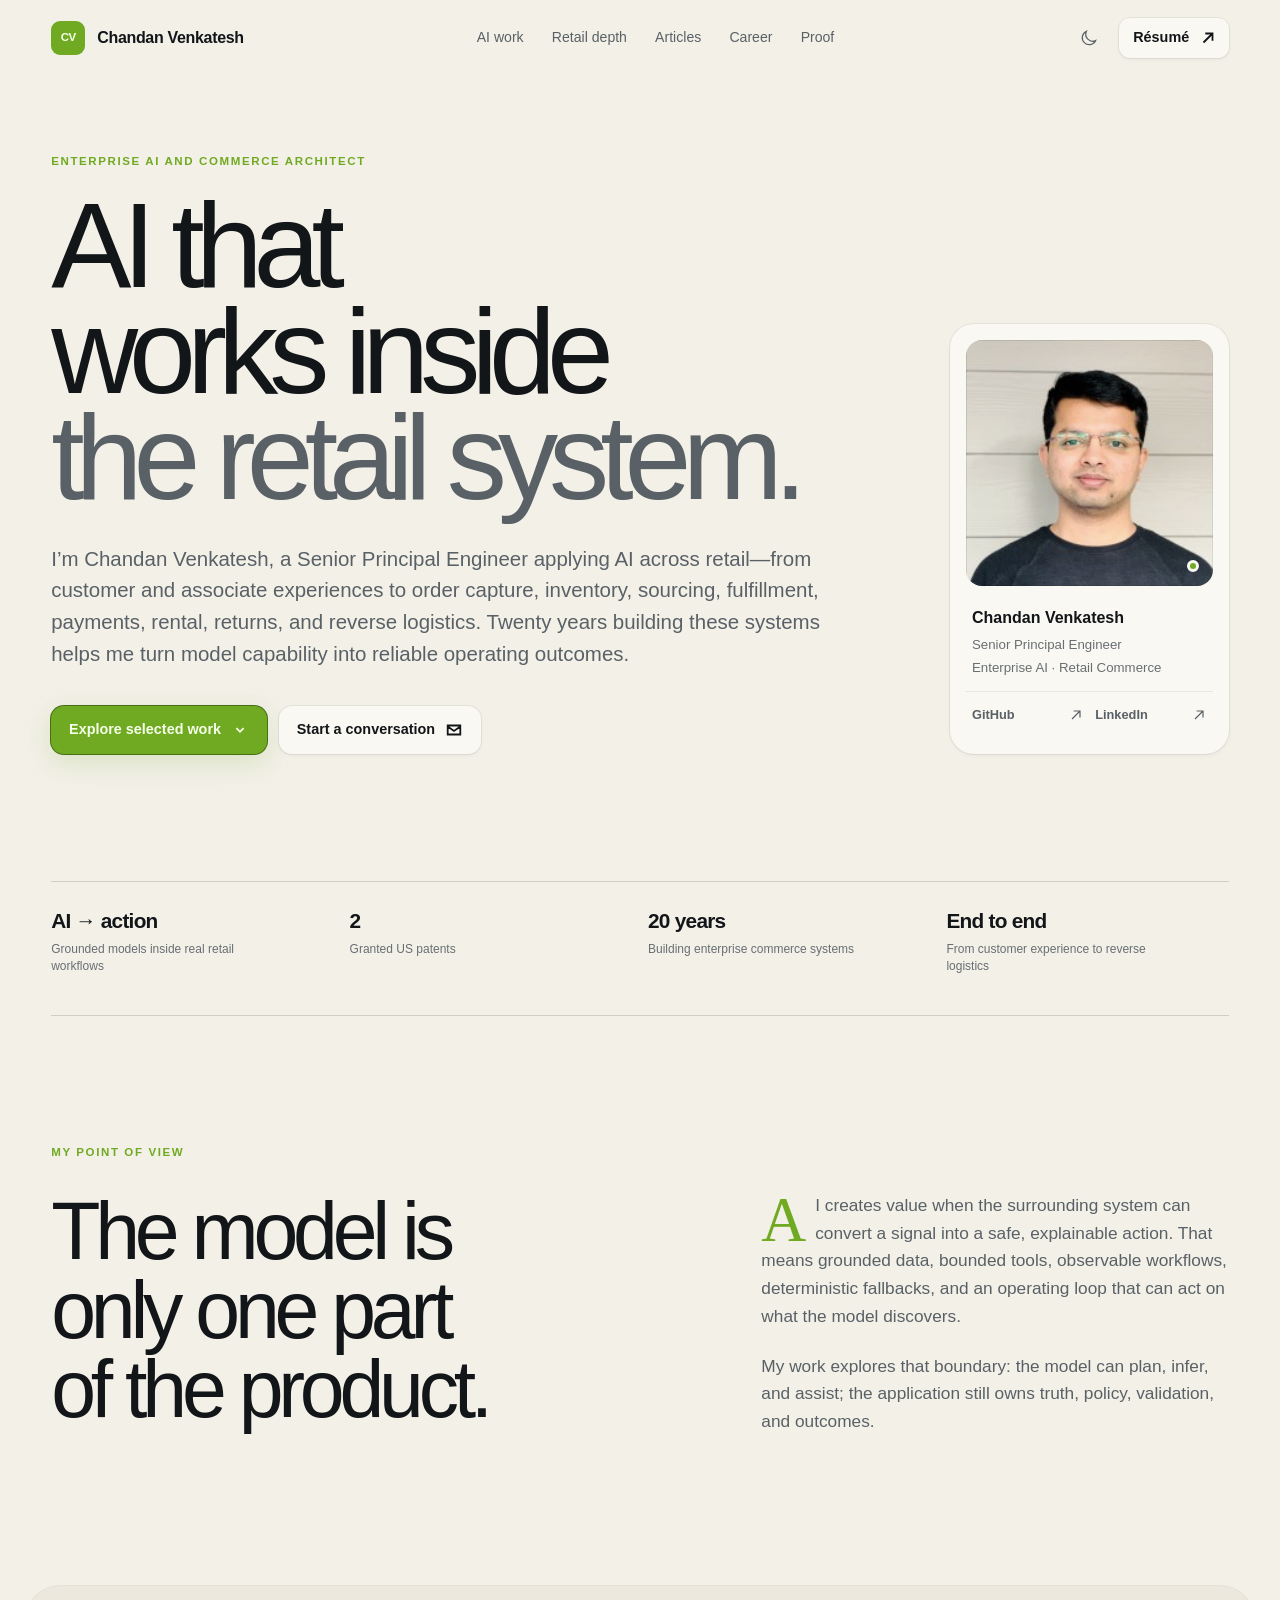
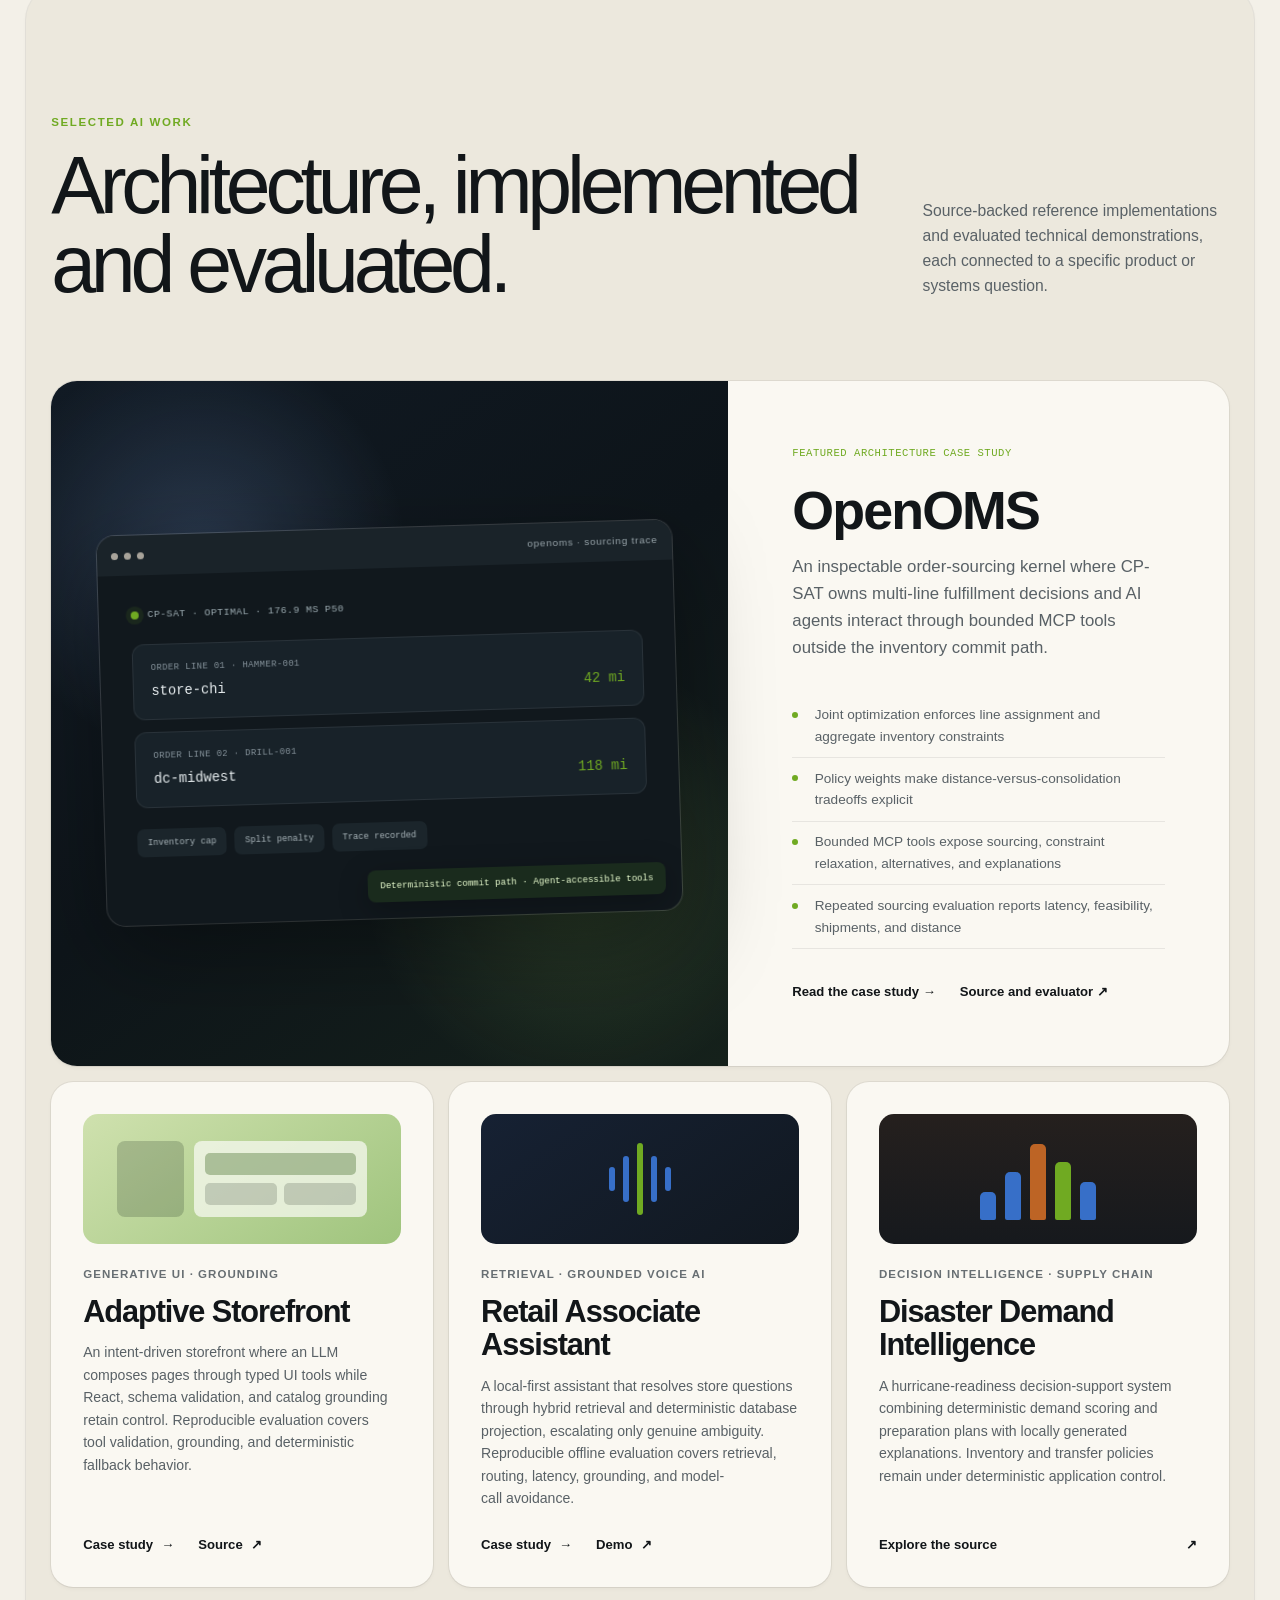
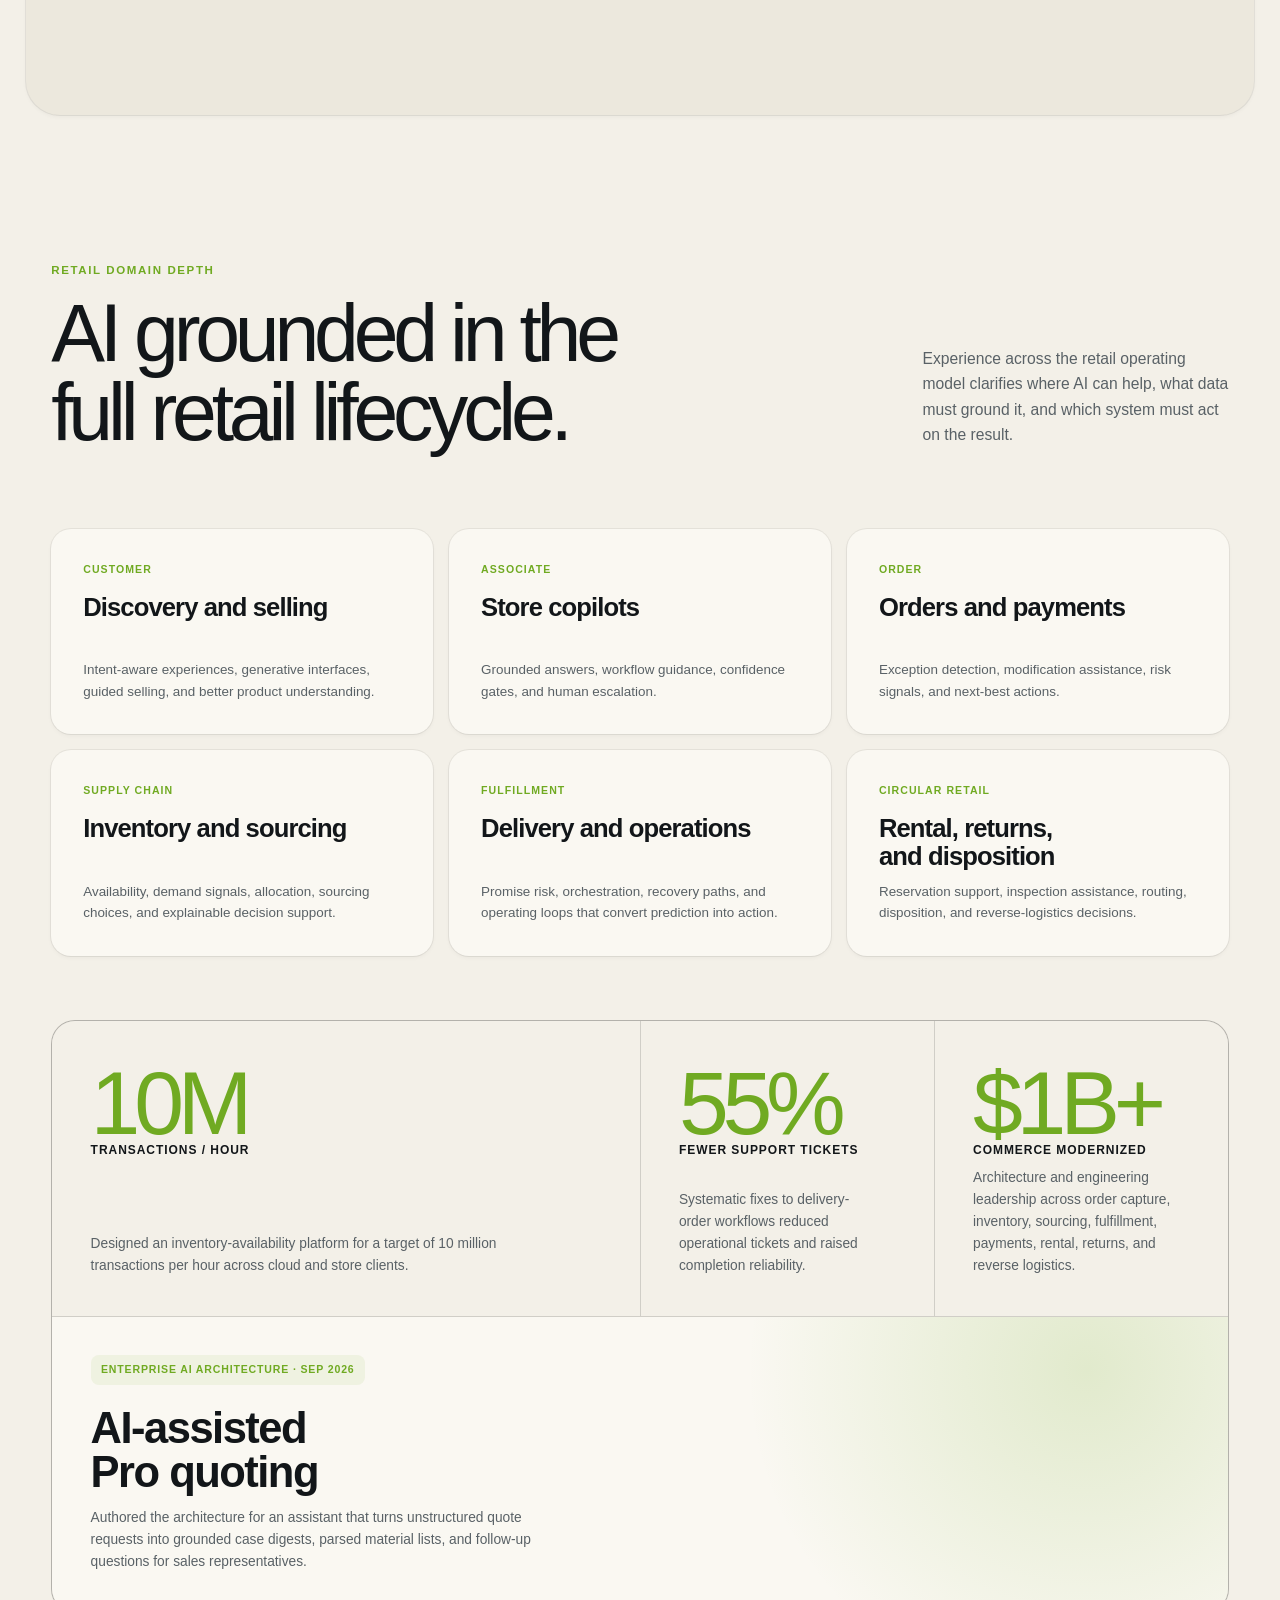
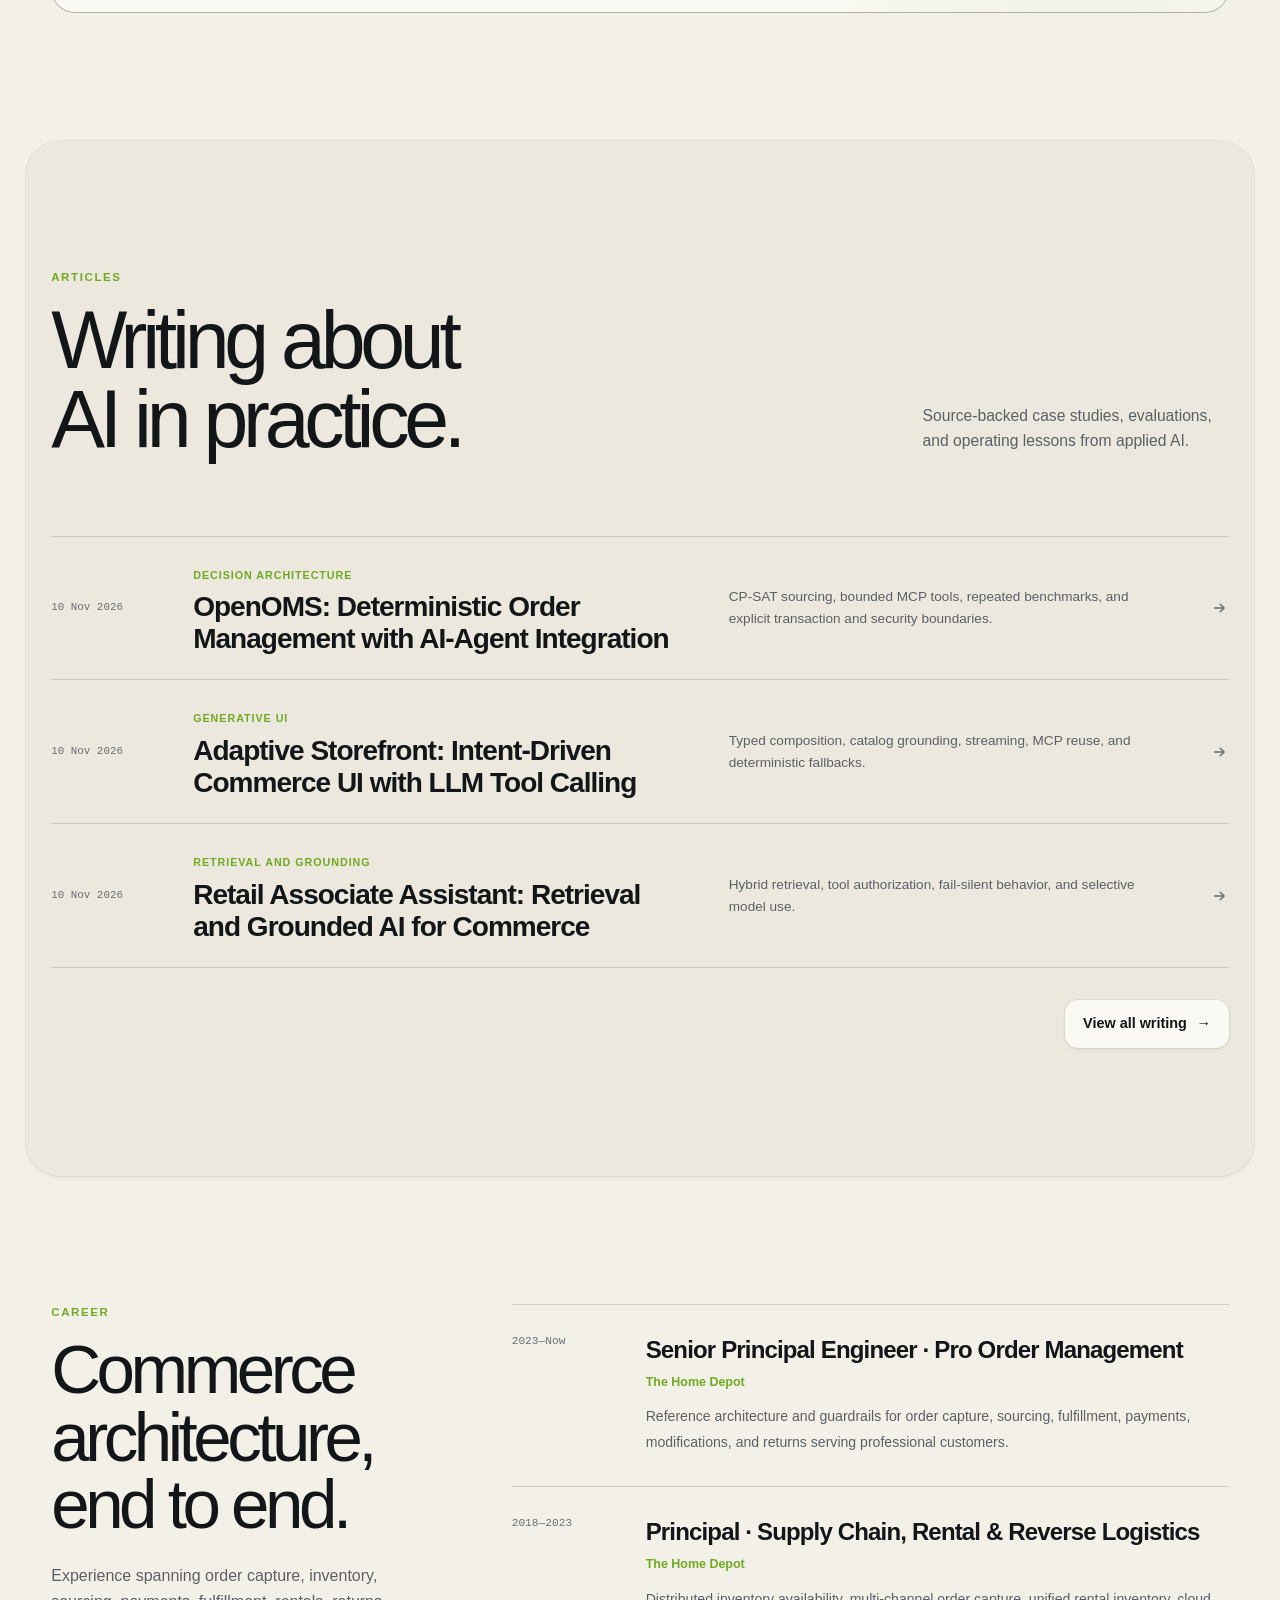
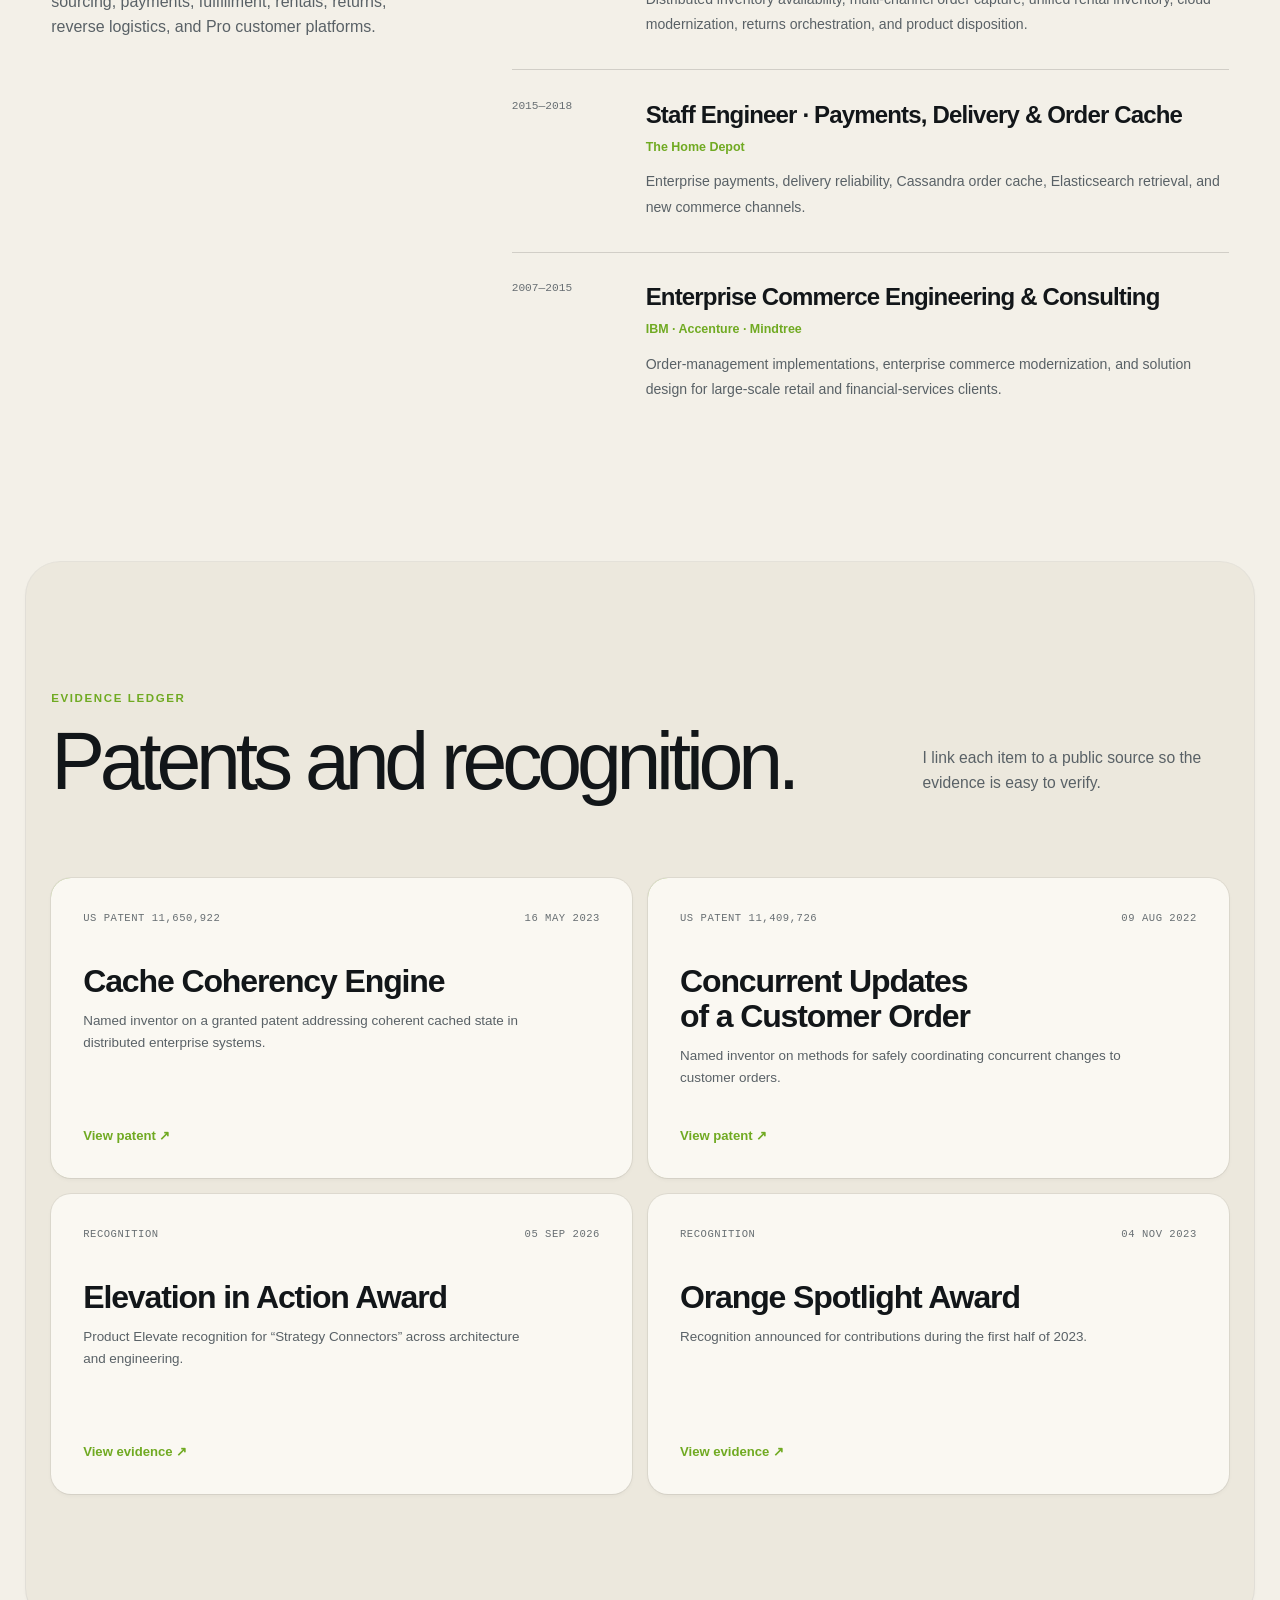
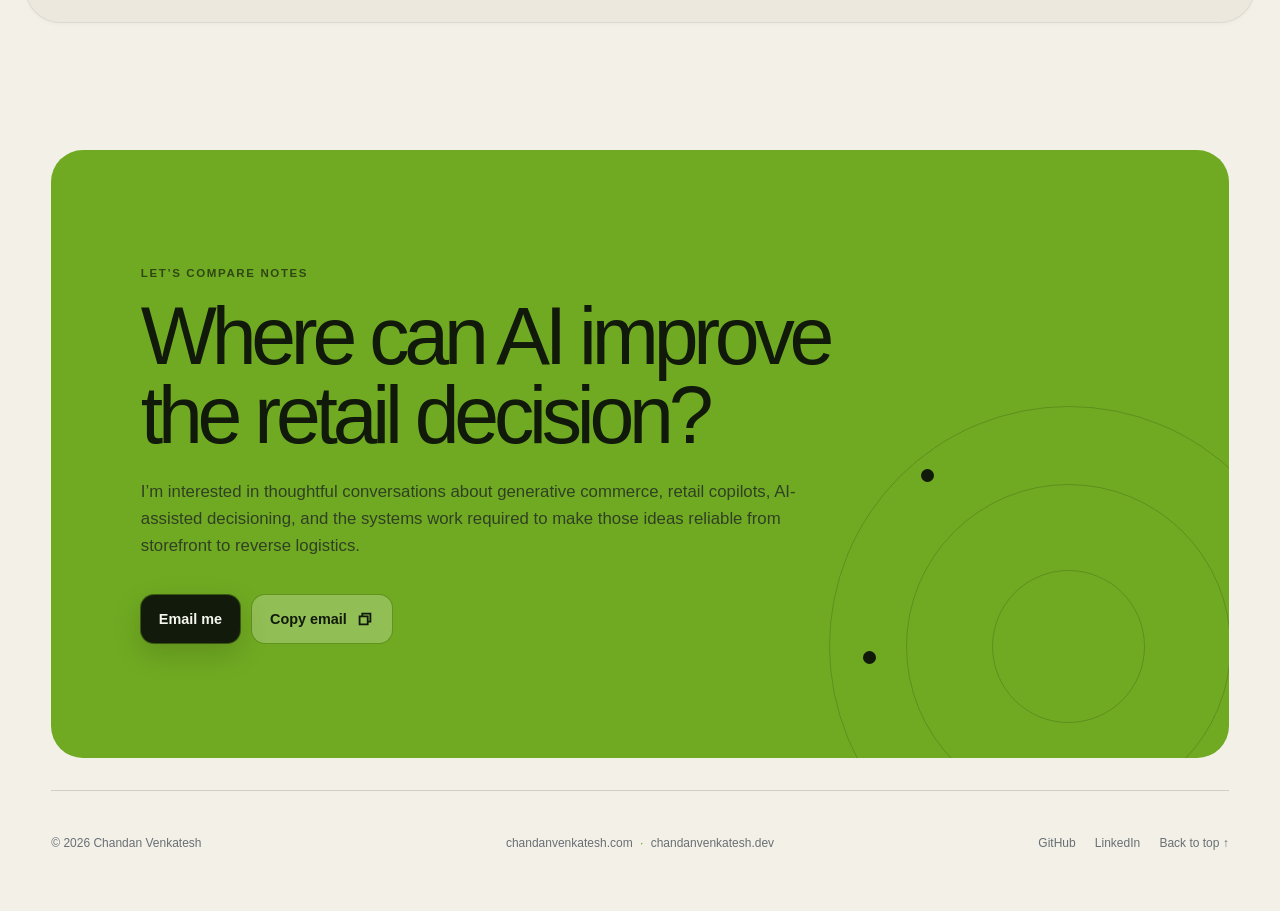
==== commit 2bf30a82: "refactor: sharpen homepage credibility and focus" ====
--- a/index.html
+++ b/index.html
@@ -224,7 +224,7 @@
             </div>
           </div>
           <div class="case-copy">
-            <div class="case-meta"><span>Featured architecture case study</span><time datetime="2026-11-10">Nov 2026</time></div>
+            <div class="case-meta"><span>Featured architecture case study</span></div>
             <h3>OpenOMS</h3>
             <p class="case-lede">
               An inspectable order-sourcing kernel where CP-SAT owns multi-line fulfillment decisions and AI agents interact through bounded MCP tools outside the inventory commit path.
@@ -244,10 +244,6 @@
 
         <div class="project-grid">
           <article class="project-card project-card-adaptive">
-            <div class="project-card-top">
-              <span class="project-number">02</span>
-              <time datetime="2026-11-10">Nov 2026</time>
-            </div>
             <div class="project-symbol adaptive-symbol" aria-hidden="true">
               <span class="adaptive-sidebar-symbol"></span>
               <span class="adaptive-content-symbol"><i></i><i></i><i></i></span>
@@ -259,10 +255,6 @@
           </article>
 
           <article class="project-card project-card-copilot">
-            <div class="project-card-top">
-              <span class="project-number">03</span>
-              <time datetime="2026-11-10">Nov 2026</time>
-            </div>
             <div class="project-symbol copilot-symbol" aria-hidden="true">
               <span class="sound-wave"></span><span class="sound-wave"></span><span class="sound-wave"></span><span class="sound-wave"></span><span class="sound-wave"></span>
             </div>
@@ -273,10 +265,6 @@
           </article>
 
           <article class="project-card project-card-demand">
-            <div class="project-card-top">
-              <span class="project-number">04</span>
-              <time datetime="2026-06-08">Jun 2026</time>
-            </div>
             <div class="project-symbol demand-symbol" aria-hidden="true">
               <span></span><span></span><span></span><span></span><span></span>
             </div>
@@ -295,7 +283,7 @@
             <p class="section-kicker">Retail domain depth</p>
             <h2 id="impact-title">AI grounded in the full retail lifecycle.</h2>
           </div>
-          <p class="section-intro">Twenty years across the retail operating model gives me context for where AI can help, what data must ground it, and which system must act on the result.</p>
+          <p class="section-intro">Experience across the retail operating model clarifies where AI can help, what data must ground it, and which system must act on the result.</p>
         </div>
 
         <div class="retail-domain-grid" role="list" aria-label="Retail domains where I apply AI thinking">
@@ -359,18 +347,6 @@
             <p>Hybrid retrieval, tool authorization, fail-silent behavior, and selective model use.</p>
             <svg viewBox="0 0 20 20" fill="none" stroke="currentColor" stroke-width="1.5" aria-hidden="true"><path d="M5 10h10M11 6l4 4-4 4"></path></svg>
           </a>
-          <a class="article-row" href="/articles/future-of-e-commerce/">
-            <time datetime="2026-10-31">31 Oct 2026</time>
-            <div><span>Agentic commerce</span><h3>The Future of E-Commerce: Your Next Customer May Never Browse Your Website</h3></div>
-            <p>Why retailers need to prepare for AI agents that discover, compare, and decide on a customer’s behalf.</p>
-            <svg viewBox="0 0 20 20" fill="none" stroke="currentColor" stroke-width="1.5" aria-hidden="true"><path d="M5 10h10M11 6l4 4-4 4"></path></svg>
-          </a>
-          <a class="article-row" href="/articles/starbucks-ai-supply-chain-reliability/">
-            <time datetime="2026-05-23">23 May 2026</time>
-            <div><span>AI operating models</span><h3>The Starbucks AI Inventory Story Is Really a Supply-Chain Lesson</h3></div>
-            <p>Why a model’s signal matters only when the operating loop can convert it into a reliable outcome.</p>
-            <svg viewBox="0 0 20 20" fill="none" stroke="currentColor" stroke-width="1.5" aria-hidden="true"><path d="M5 10h10M11 6l4 4-4 4"></path></svg>
-          </a>
         </div>
         <div class="writing-archive-link"><a class="button button-quiet" href="/articles/">View all writing <span aria-hidden="true">→</span></a></div>
       </section>
@@ -388,24 +364,16 @@
             <div class="timeline-content"><h3>Senior Principal Engineer · Pro Order Management</h3><p>The Home Depot</p><span>Reference architecture and guardrails for order capture, sourcing, fulfillment, payments, modifications, and returns serving professional customers.</span></div>
           </li>
           <li>
-            <div class="timeline-date">2020—2023</div>
-            <div class="timeline-content"><h3>Principal · Rental &amp; Reverse Logistics</h3><p>The Home Depot</p><span>Unified rental inventory, cloud modernization, returns orchestration, warehouse integration, and product-disposition systems.</span></div>
-          </li>
-          <li>
-            <div class="timeline-date">2018—2020</div>
-            <div class="timeline-content"><h3>Principal · Supply Chain Sourcing &amp; Order Capture</h3><p>The Home Depot</p><span>Distributed inventory availability, enterprise demand management, and multi-channel order-capture architecture.</span></div>
+            <div class="timeline-date">2018—2023</div>
+            <div class="timeline-content"><h3>Principal · Supply Chain, Rental &amp; Reverse Logistics</h3><p>The Home Depot</p><span>Distributed inventory availability, multi-channel order capture, unified rental inventory, cloud modernization, returns orchestration, and product disposition.</span></div>
           </li>
           <li>
             <div class="timeline-date">2015—2018</div>
             <div class="timeline-content"><h3>Staff Engineer · Payments, Delivery &amp; Order Cache</h3><p>The Home Depot</p><span>Enterprise payments, delivery reliability, Cassandra order cache, Elasticsearch retrieval, and new commerce channels.</span></div>
           </li>
           <li>
-            <div class="timeline-date">2010—2015</div>
-            <div class="timeline-content"><h3>Associate Managing Consultant</h3><p>IBM</p><span>IBM Sterling Order Management implementations, enterprise commerce modernization, and solution design.</span></div>
-          </li>
-          <li>
-            <div class="timeline-date">2007—2010</div>
-            <div class="timeline-content"><h3>Enterprise Commerce Engineering</h3><p>Accenture · Mindtree</p><span>Order-management and e-commerce systems for large-scale retail and financial-services clients.</span></div>
+            <div class="timeline-date">2007—2015</div>
+            <div class="timeline-content"><h3>Enterprise Commerce Engineering &amp; Consulting</h3><p>IBM · Accenture · Mindtree</p><span>Order-management implementations, enterprise commerce modernization, and solution design for large-scale retail and financial-services clients.</span></div>
           </li>
         </ol>
       </section>
@@ -414,9 +382,9 @@
         <div class="section-heading">
           <div>
             <p class="section-kicker">Evidence ledger</p>
-            <h2 id="proof-title">Patents, recognition, and credentials.</h2>
-          </div>
-          <p class="section-intro">I link each item to a public source or credential so the evidence is easy to verify.</p>
+            <h2 id="proof-title">Patents and recognition.</h2>
+          </div>
+          <p class="section-intro">I link each item to a public source so the evidence is easy to verify.</p>
         </div>
 
         <div class="proof-grid">
@@ -445,7 +413,6 @@
             <span class="proof-link">View evidence ↗</span>
           </a>
         </div>
-        <p class="credential-note">Continuing education: <a href="https://www.linkedin.com/posts/chandan-venkatesh-53884428_ai-artificialintelligence-upskilling-activity-7399176569417605120-JgGC" target="_blank" rel="noreferrer">Elements of AI, University of Helsinki and MinnaLearn · 2 ECTS ↗</a></p>
       </section>
 
       <section class="section contact-section" id="contact" aria-labelledby="contact-title">
--- a/styles.css
+++ b/styles.css
@@ -1077,7 +1077,7 @@
 
 .project-symbol {
   height: 130px;
-  margin: 2.1rem 0 1.4rem;
+  margin: 0 0 1.4rem;
   display: flex;
   align-items: center;
   justify-content: center;
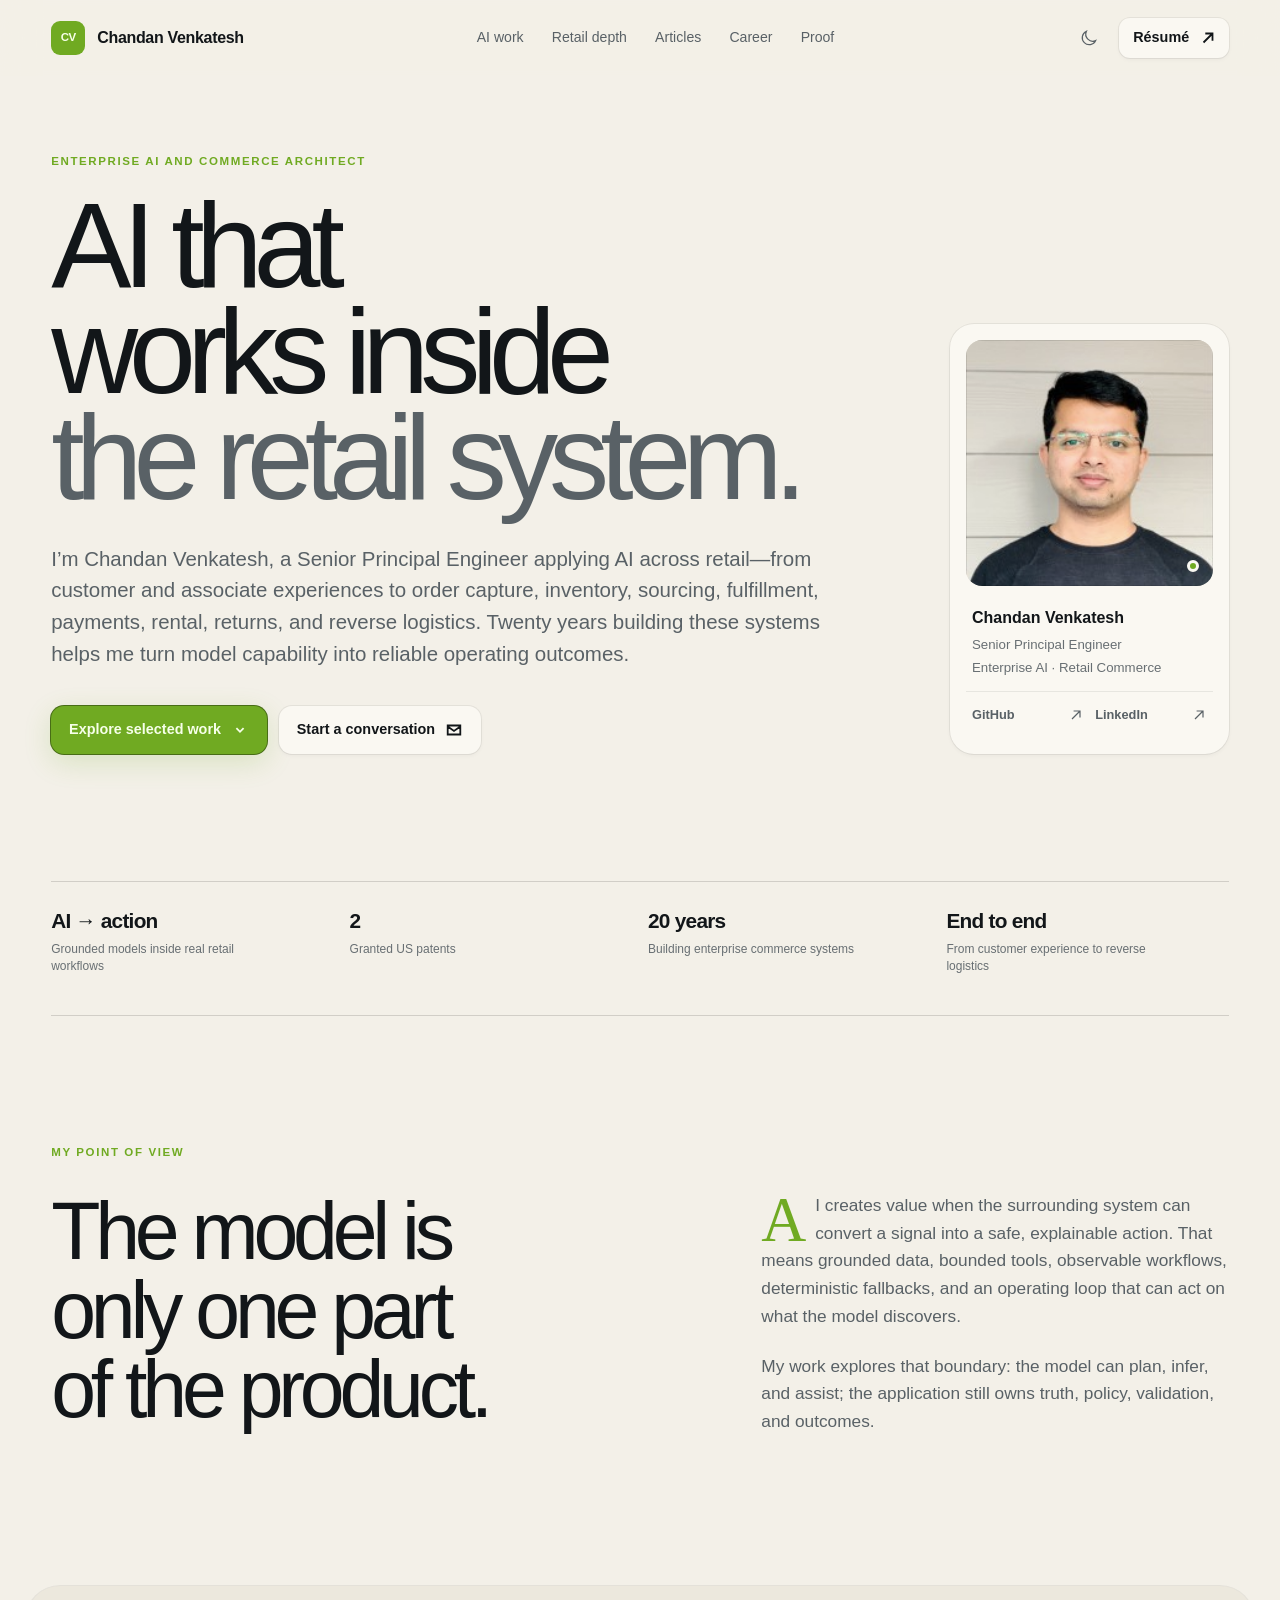
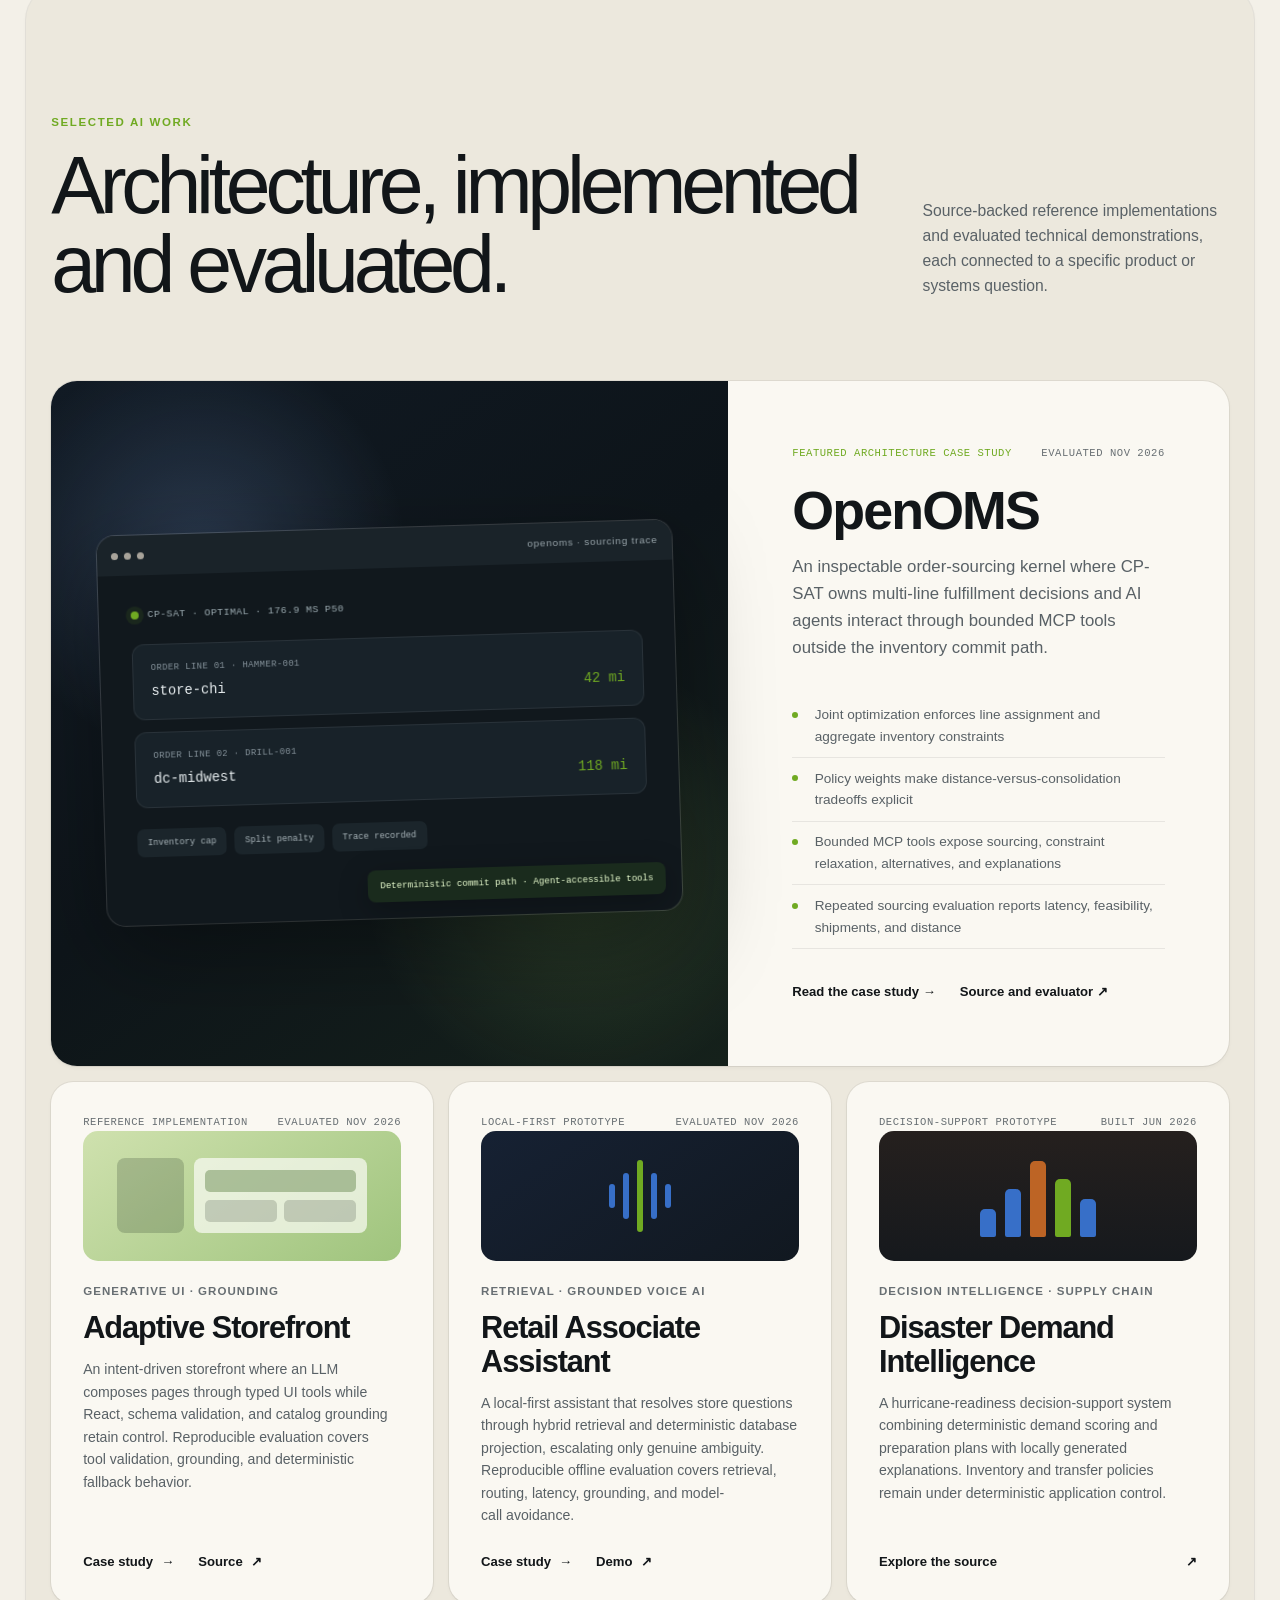
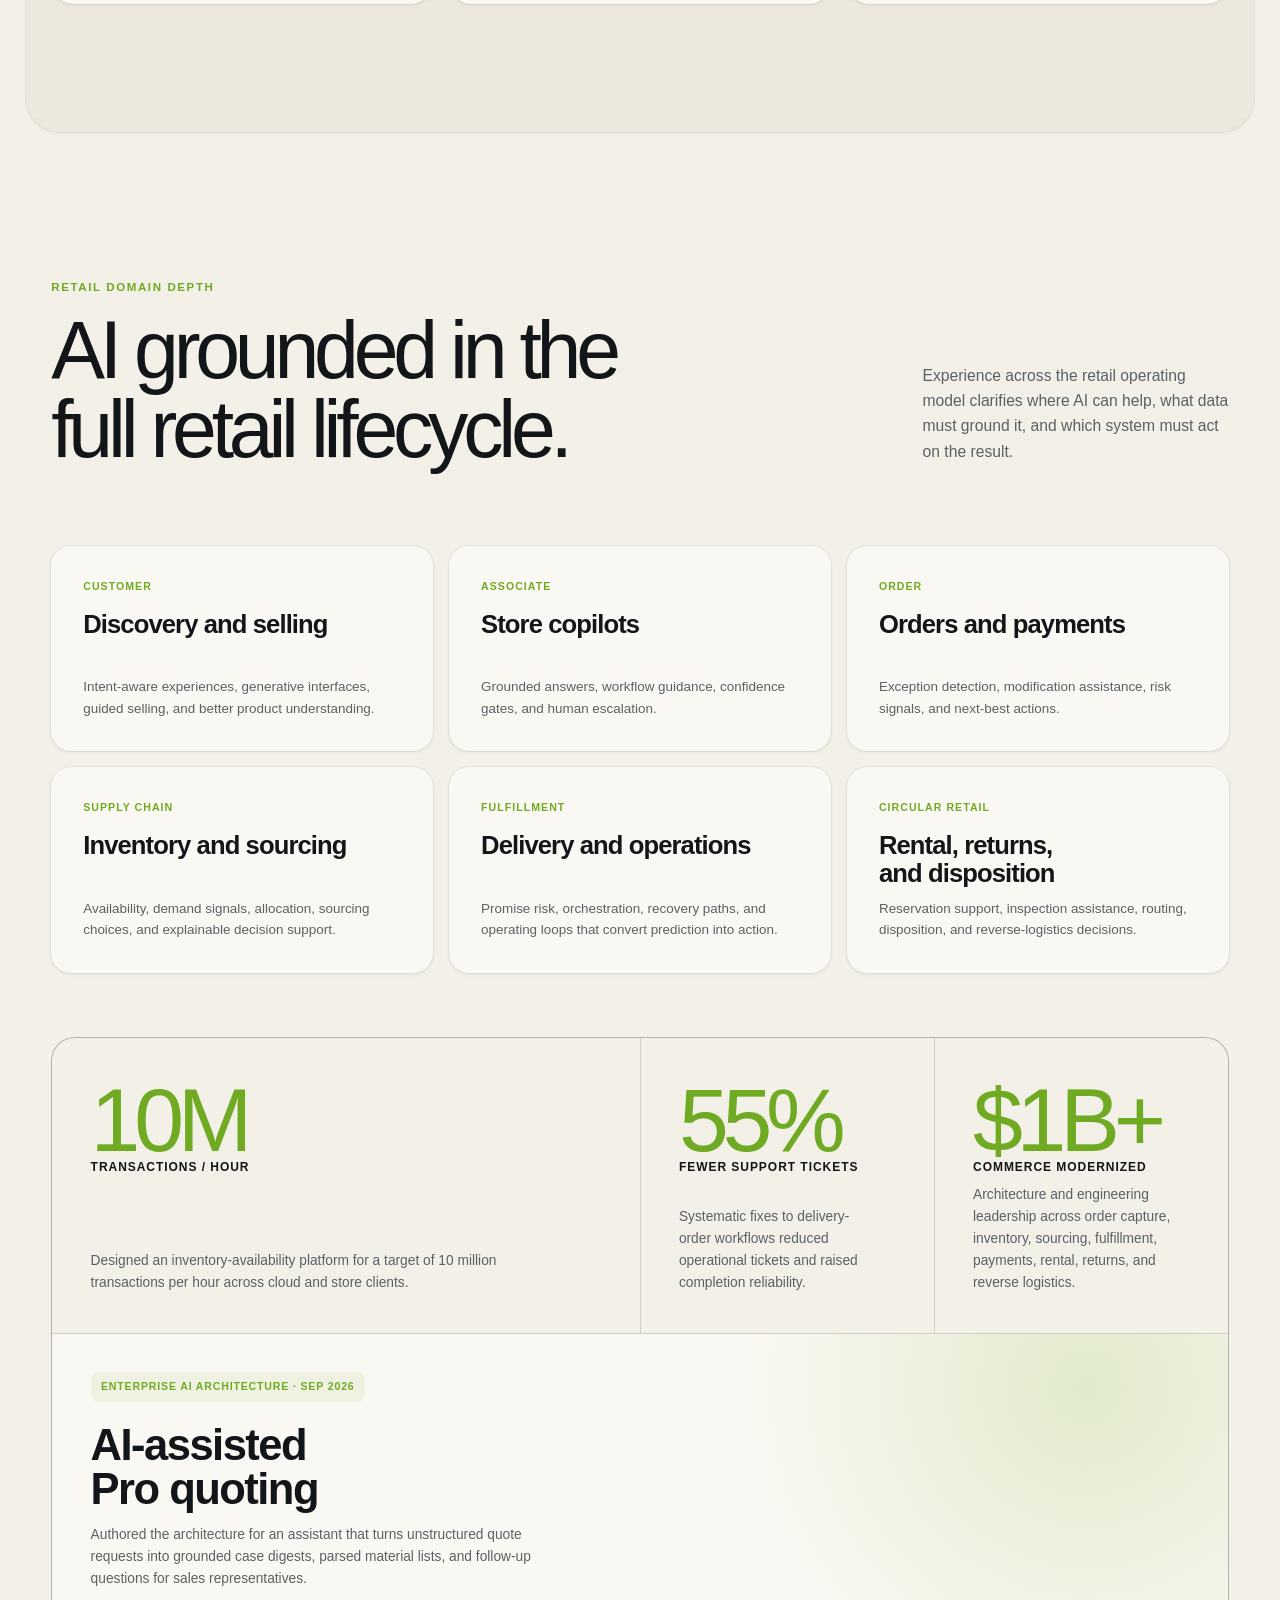
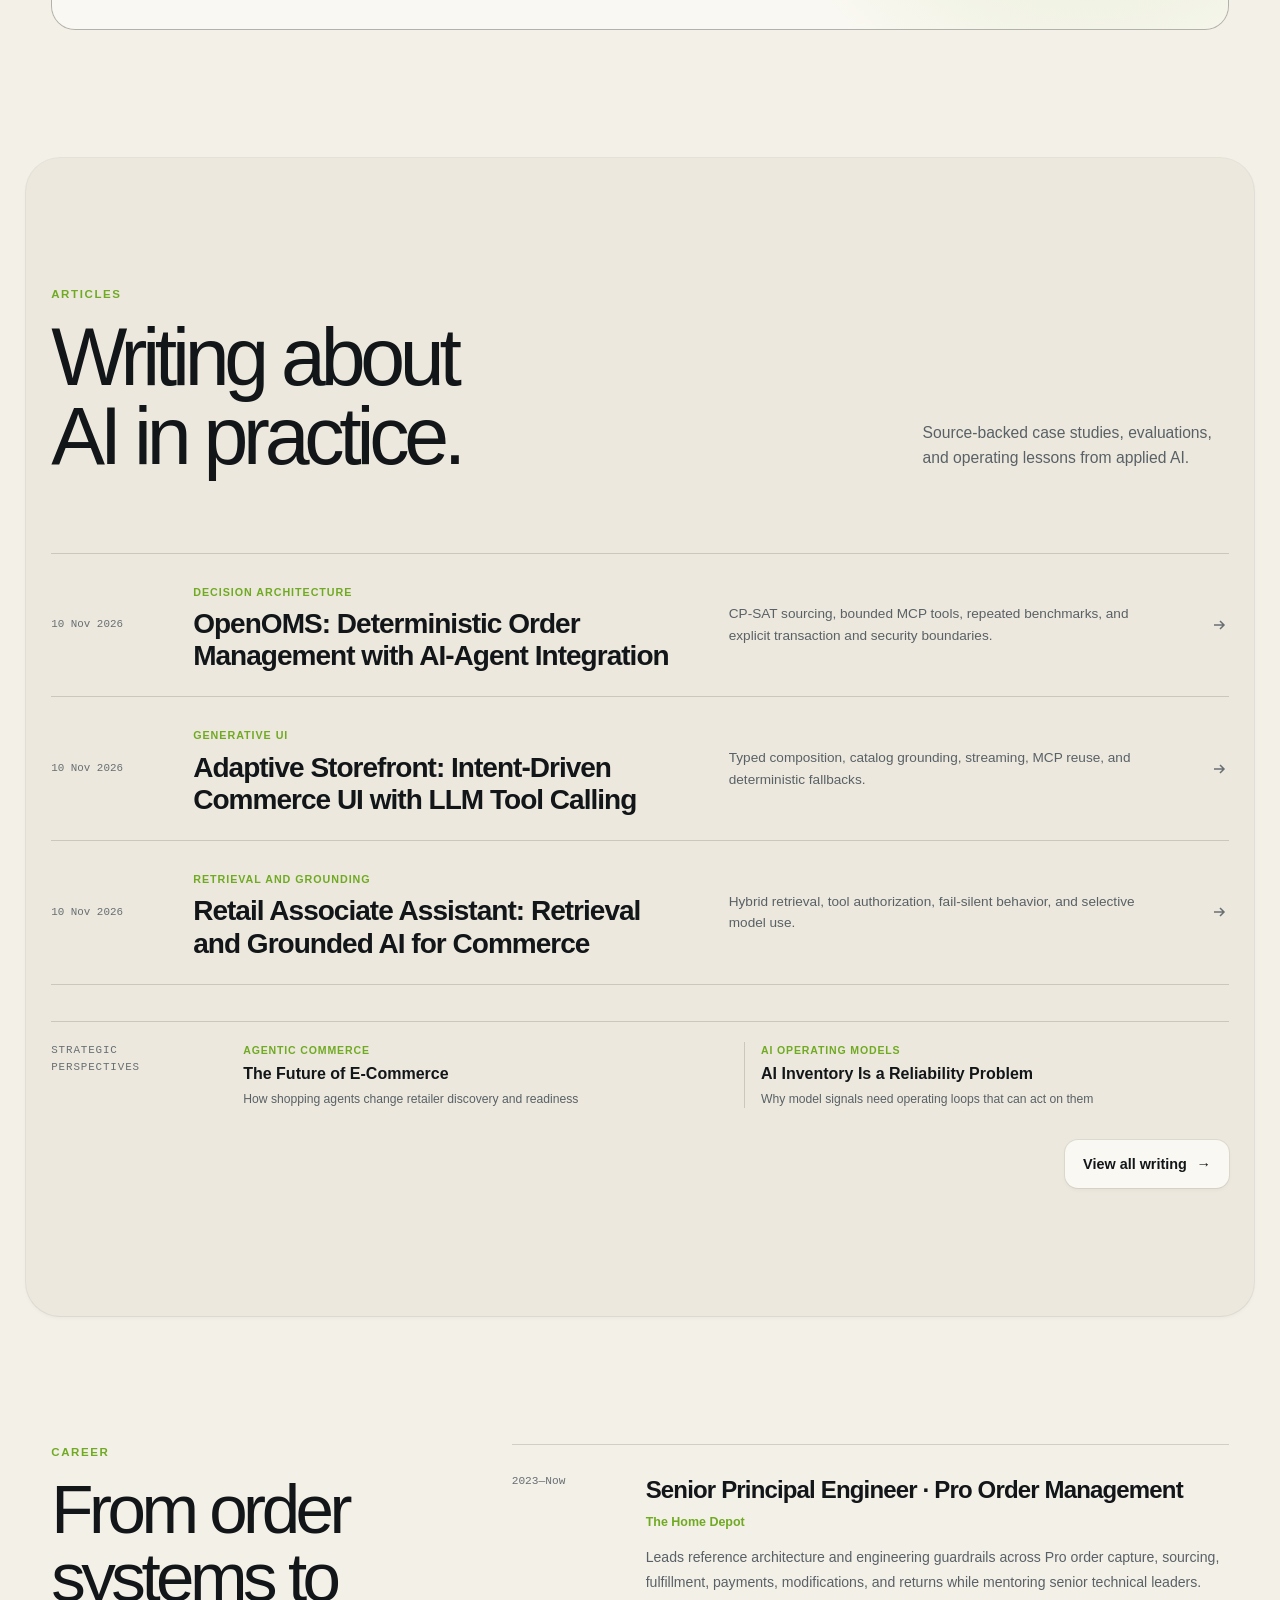
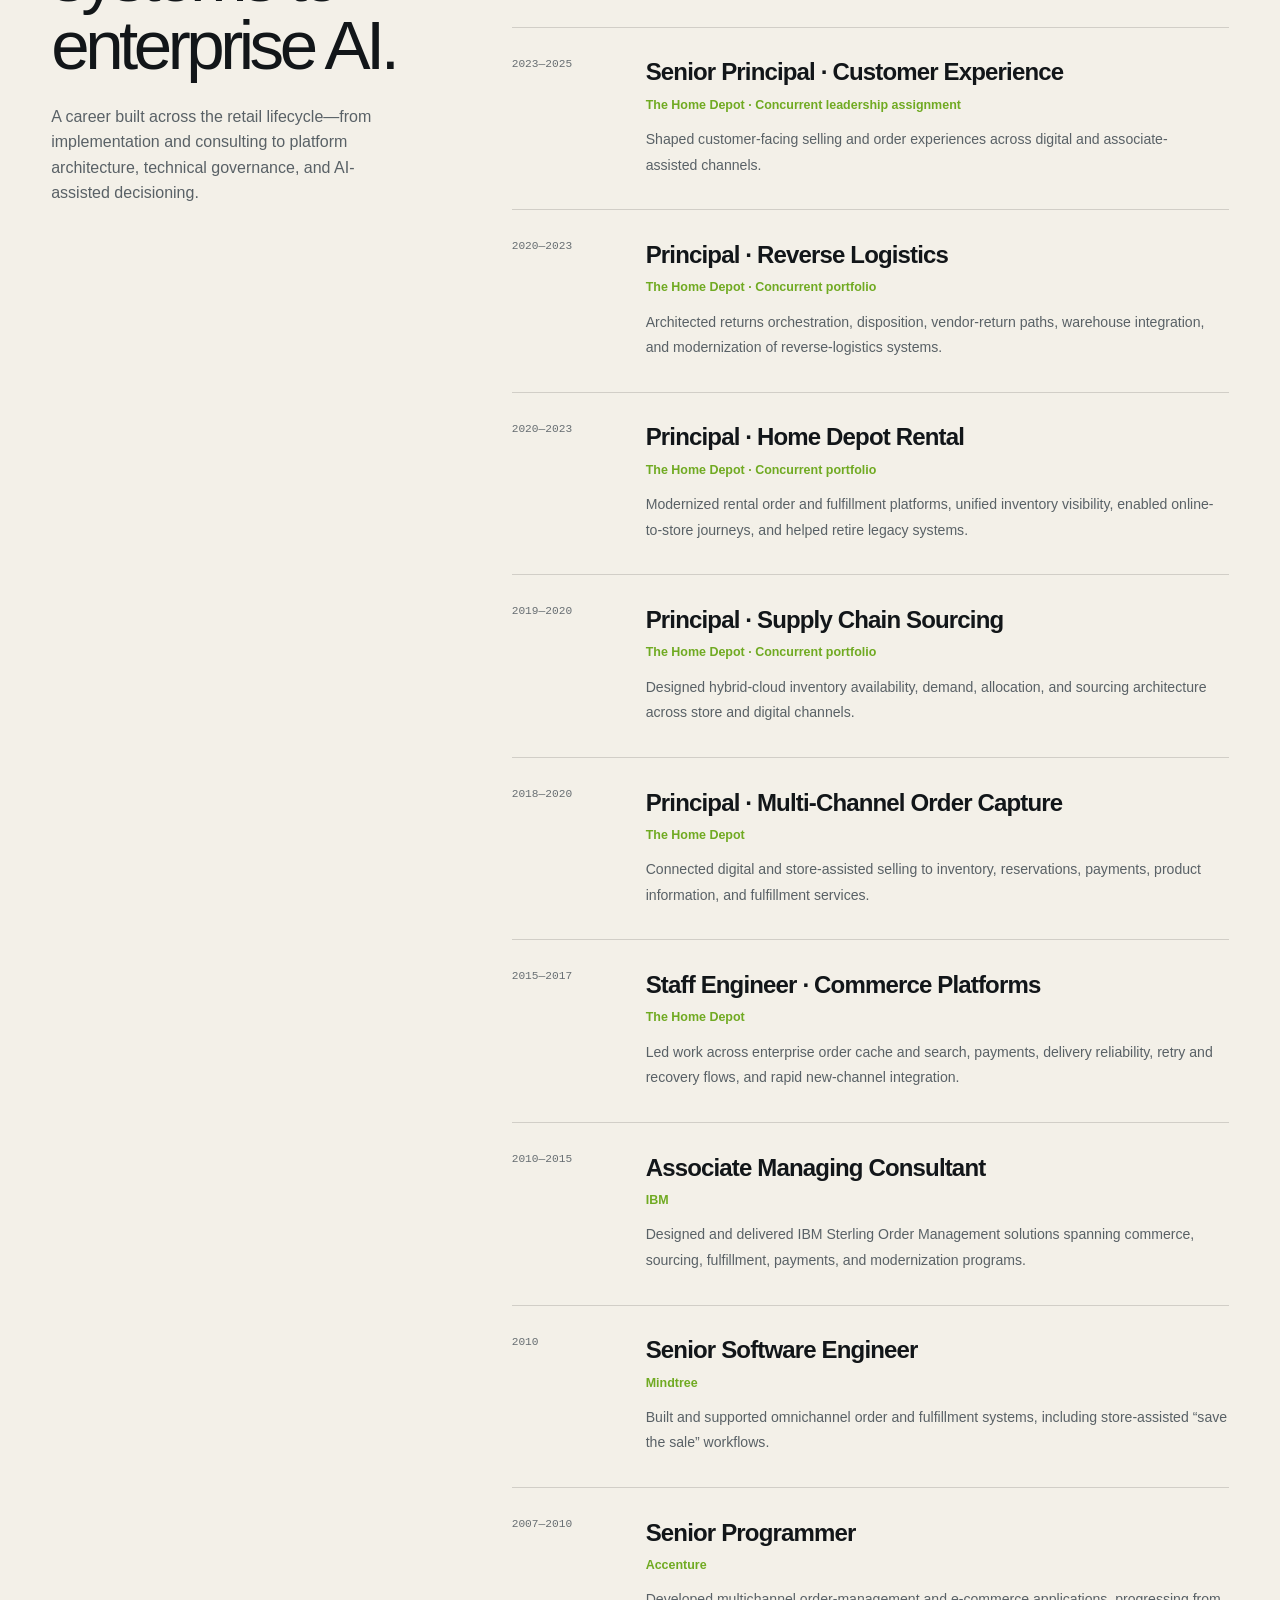
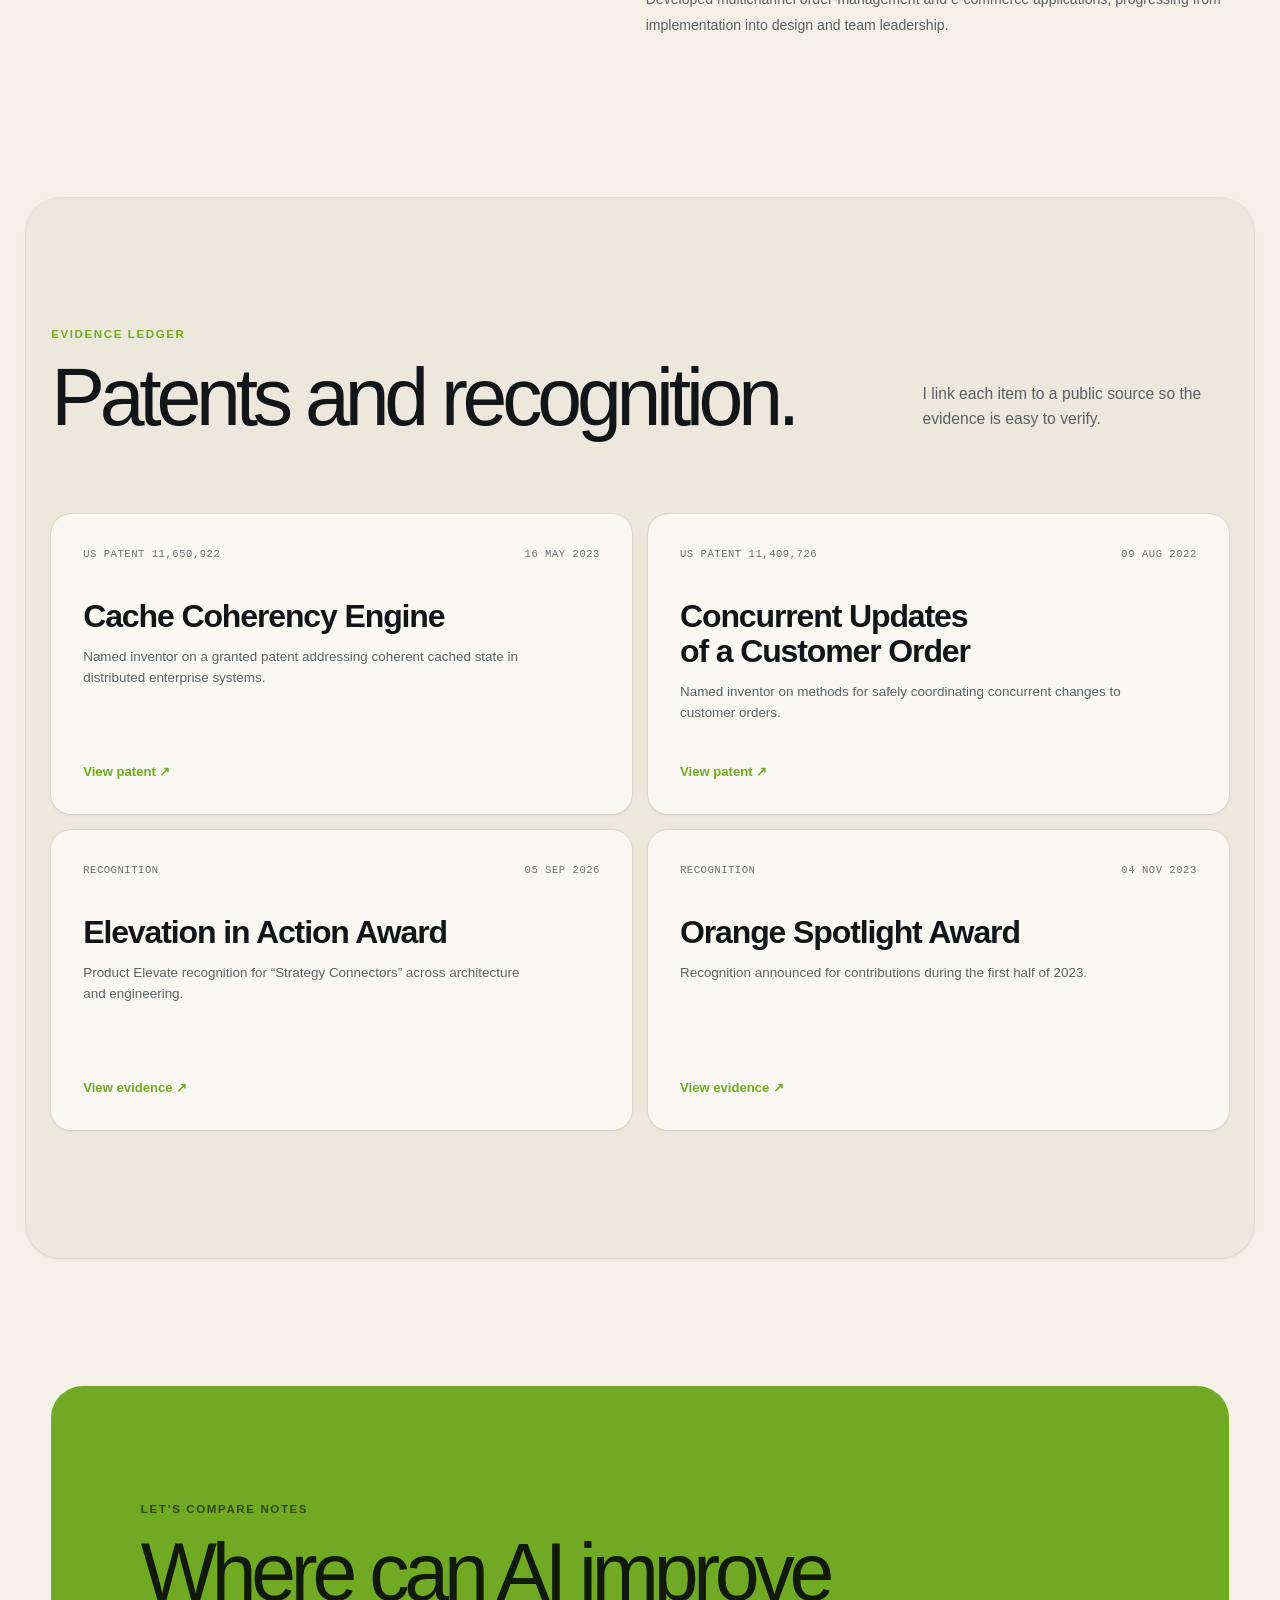
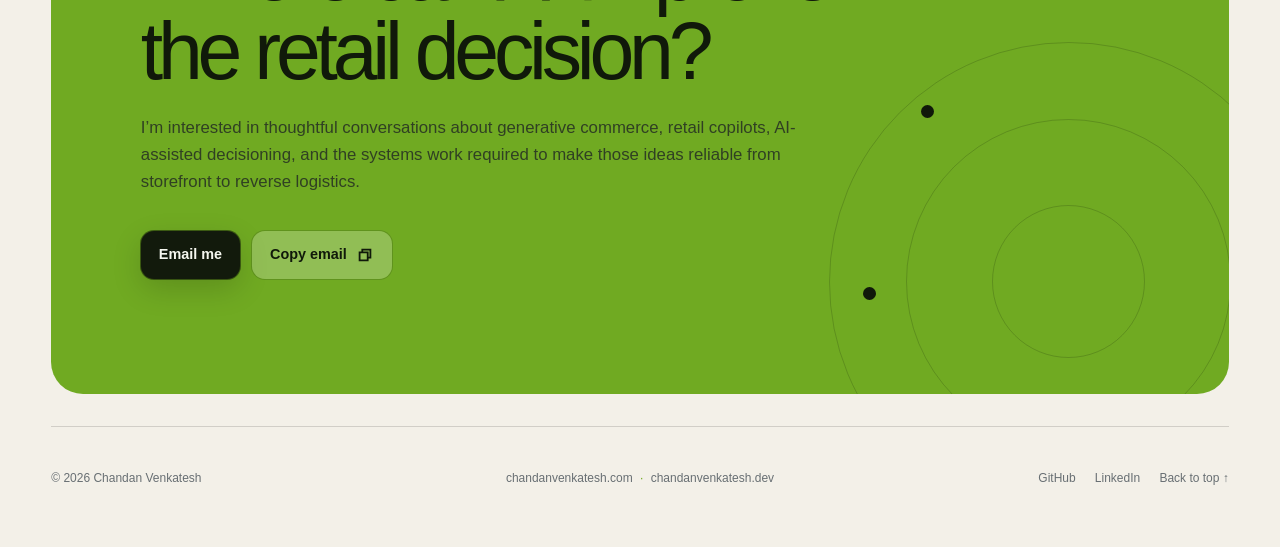
==== commit da461b58: "refactor: restore career depth and field evidence" ====
--- a/index.html
+++ b/index.html
@@ -224,7 +224,7 @@
             </div>
           </div>
           <div class="case-copy">
-            <div class="case-meta"><span>Featured architecture case study</span></div>
+            <div class="case-meta"><span>Featured architecture case study</span><time datetime="2026-11-10">Evaluated Nov 2026</time></div>
             <h3>OpenOMS</h3>
             <p class="case-lede">
               An inspectable order-sourcing kernel where CP-SAT owns multi-line fulfillment decisions and AI agents interact through bounded MCP tools outside the inventory commit path.
@@ -244,6 +244,7 @@
 
         <div class="project-grid">
           <article class="project-card project-card-adaptive">
+            <div class="project-card-top"><span>Reference implementation</span><time datetime="2026-11-10">Evaluated Nov 2026</time></div>
             <div class="project-symbol adaptive-symbol" aria-hidden="true">
               <span class="adaptive-sidebar-symbol"></span>
               <span class="adaptive-content-symbol"><i></i><i></i><i></i></span>
@@ -255,6 +256,7 @@
           </article>
 
           <article class="project-card project-card-copilot">
+            <div class="project-card-top"><span>Local-first prototype</span><time datetime="2026-11-10">Evaluated Nov 2026</time></div>
             <div class="project-symbol copilot-symbol" aria-hidden="true">
               <span class="sound-wave"></span><span class="sound-wave"></span><span class="sound-wave"></span><span class="sound-wave"></span><span class="sound-wave"></span>
             </div>
@@ -265,6 +267,7 @@
           </article>
 
           <article class="project-card project-card-demand">
+            <div class="project-card-top"><span>Decision-support prototype</span><time datetime="2026-06">Built Jun 2026</time></div>
             <div class="project-symbol demand-symbol" aria-hidden="true">
               <span></span><span></span><span></span><span></span><span></span>
             </div>
@@ -348,32 +351,63 @@
             <svg viewBox="0 0 20 20" fill="none" stroke="currentColor" stroke-width="1.5" aria-hidden="true"><path d="M5 10h10M11 6l4 4-4 4"></path></svg>
           </a>
         </div>
+        <div class="writing-perspectives" aria-labelledby="strategic-perspectives-title">
+          <p id="strategic-perspectives-title">Strategic perspectives</p>
+          <div>
+            <a href="/articles/future-of-e-commerce/"><span>Agentic commerce</span><strong>The Future of E-Commerce</strong><small>How shopping agents change retailer discovery and readiness</small></a>
+            <a href="/articles/starbucks-ai-supply-chain-reliability/"><span>AI operating models</span><strong>AI Inventory Is a Reliability Problem</strong><small>Why model signals need operating loops that can act on them</small></a>
+          </div>
+        </div>
         <div class="writing-archive-link"><a class="button button-quiet" href="/articles/">View all writing <span aria-hidden="true">→</span></a></div>
       </section>
 
       <section class="section career-section" id="career" aria-labelledby="career-title">
         <div class="career-intro">
           <p class="section-kicker">Career</p>
-          <h2 id="career-title">Commerce architecture, end to end.</h2>
-          <p>Experience spanning order capture, inventory, sourcing, payments, fulfillment, rentals, returns, reverse logistics, and Pro customer platforms.</p>
+          <h2 id="career-title">From order systems to enterprise AI.</h2>
+          <p>A career built across the retail lifecycle—from implementation and consulting to platform architecture, technical governance, and AI-assisted decisioning.</p>
         </div>
 
         <ol class="timeline">
           <li>
             <div class="timeline-date">2023—Now</div>
-            <div class="timeline-content"><h3>Senior Principal Engineer · Pro Order Management</h3><p>The Home Depot</p><span>Reference architecture and guardrails for order capture, sourcing, fulfillment, payments, modifications, and returns serving professional customers.</span></div>
-          </li>
-          <li>
-            <div class="timeline-date">2018—2023</div>
-            <div class="timeline-content"><h3>Principal · Supply Chain, Rental &amp; Reverse Logistics</h3><p>The Home Depot</p><span>Distributed inventory availability, multi-channel order capture, unified rental inventory, cloud modernization, returns orchestration, and product disposition.</span></div>
-          </li>
-          <li>
-            <div class="timeline-date">2015—2018</div>
-            <div class="timeline-content"><h3>Staff Engineer · Payments, Delivery &amp; Order Cache</h3><p>The Home Depot</p><span>Enterprise payments, delivery reliability, Cassandra order cache, Elasticsearch retrieval, and new commerce channels.</span></div>
-          </li>
-          <li>
-            <div class="timeline-date">2007—2015</div>
-            <div class="timeline-content"><h3>Enterprise Commerce Engineering &amp; Consulting</h3><p>IBM · Accenture · Mindtree</p><span>Order-management implementations, enterprise commerce modernization, and solution design for large-scale retail and financial-services clients.</span></div>
+            <div class="timeline-content"><h3>Senior Principal Engineer · Pro Order Management</h3><p>The Home Depot</p><span>Leads reference architecture and engineering guardrails across Pro order capture, sourcing, fulfillment, payments, modifications, and returns while mentoring senior technical leaders.</span></div>
+          </li>
+          <li>
+            <div class="timeline-date">2023—2025</div>
+            <div class="timeline-content"><h3>Senior Principal · Customer Experience</h3><p>The Home Depot · Concurrent leadership assignment</p><span>Shaped customer-facing selling and order experiences across digital and associate-assisted channels.</span></div>
+          </li>
+          <li>
+            <div class="timeline-date">2020—2023</div>
+            <div class="timeline-content"><h3>Principal · Reverse Logistics</h3><p>The Home Depot · Concurrent portfolio</p><span>Architected returns orchestration, disposition, vendor-return paths, warehouse integration, and modernization of reverse-logistics systems.</span></div>
+          </li>
+          <li>
+            <div class="timeline-date">2020—2023</div>
+            <div class="timeline-content"><h3>Principal · Home Depot Rental</h3><p>The Home Depot · Concurrent portfolio</p><span>Modernized rental order and fulfillment platforms, unified inventory visibility, enabled online-to-store journeys, and helped retire legacy systems.</span></div>
+          </li>
+          <li>
+            <div class="timeline-date">2019—2020</div>
+            <div class="timeline-content"><h3>Principal · Supply Chain Sourcing</h3><p>The Home Depot · Concurrent portfolio</p><span>Designed hybrid-cloud inventory availability, demand, allocation, and sourcing architecture across store and digital channels.</span></div>
+          </li>
+          <li>
+            <div class="timeline-date">2018—2020</div>
+            <div class="timeline-content"><h3>Principal · Multi-Channel Order Capture</h3><p>The Home Depot</p><span>Connected digital and store-assisted selling to inventory, reservations, payments, product information, and fulfillment services.</span></div>
+          </li>
+          <li>
+            <div class="timeline-date">2015—2017</div>
+            <div class="timeline-content"><h3>Staff Engineer · Commerce Platforms</h3><p>The Home Depot</p><span>Led work across enterprise order cache and search, payments, delivery reliability, retry and recovery flows, and rapid new-channel integration.</span></div>
+          </li>
+          <li>
+            <div class="timeline-date">2010—2015</div>
+            <div class="timeline-content"><h3>Associate Managing Consultant</h3><p>IBM</p><span>Designed and delivered IBM Sterling Order Management solutions spanning commerce, sourcing, fulfillment, payments, and modernization programs.</span></div>
+          </li>
+          <li>
+            <div class="timeline-date">2010</div>
+            <div class="timeline-content"><h3>Senior Software Engineer</h3><p>Mindtree</p><span>Built and supported omnichannel order and fulfillment systems, including store-assisted “save the sale” workflows.</span></div>
+          </li>
+          <li>
+            <div class="timeline-date">2007—2010</div>
+            <div class="timeline-content"><h3>Senior Programmer</h3><p>Accenture</p><span>Developed multichannel order-management and e-commerce applications, progressing from implementation into design and team leadership.</span></div>
           </li>
         </ol>
       </section>
--- a/styles.css
+++ b/styles.css
@@ -1493,6 +1493,73 @@
   justify-content: flex-end;
 }
 
+.writing-perspectives {
+  margin-top: 2.25rem;
+  padding-top: 1.25rem;
+  display: grid;
+  grid-template-columns: 160px 1fr;
+  gap: 2rem;
+  border-top: 1px solid var(--line);
+}
+
+.writing-perspectives > p {
+  margin: 0;
+  color: var(--faint);
+  font-family: ui-monospace, SFMono-Regular, Menlo, monospace;
+  font-size: 0.68rem;
+  letter-spacing: 0.08em;
+  text-transform: uppercase;
+}
+
+.writing-perspectives > div {
+  display: grid;
+  grid-template-columns: repeat(2, minmax(0, 1fr));
+  gap: 1rem;
+}
+
+.writing-perspectives a {
+  padding: 0 1rem 0 0;
+  color: var(--ink);
+  text-decoration: none;
+}
+
+.writing-perspectives a + a {
+  padding-left: 1rem;
+  border-left: 1px solid var(--line);
+}
+
+.writing-perspectives span,
+.writing-perspectives strong,
+.writing-perspectives small {
+  display: block;
+}
+
+.writing-perspectives span {
+  margin-bottom: 0.35rem;
+  color: var(--accent);
+  font-size: 0.66rem;
+  font-weight: 750;
+  letter-spacing: 0.08em;
+  text-transform: uppercase;
+}
+
+.writing-perspectives strong {
+  font-size: 1rem;
+  line-height: 1.3;
+}
+
+.writing-perspectives small {
+  margin-top: 0.35rem;
+  color: var(--muted);
+  font-size: 0.76rem;
+  line-height: 1.45;
+}
+
+.writing-perspectives a:hover strong,
+.writing-perspectives a:focus-visible strong {
+  color: var(--accent);
+}
+
 .career-section {
   display: grid;
   grid-template-columns: minmax(260px, 0.65fr) minmax(0, 1.35fr);
@@ -1935,6 +2002,21 @@
     grid-template-columns: 95px minmax(0, 1fr) 32px;
   }
 
+  .writing-perspectives,
+  .writing-perspectives > div {
+    grid-template-columns: 1fr;
+  }
+
+  .writing-perspectives {
+    gap: 1rem;
+  }
+
+  .writing-perspectives a + a {
+    padding: 1rem 0 0;
+    border-top: 1px solid var(--line);
+    border-left: 0;
+  }
+
   .article-row p {
     display: none;
   }
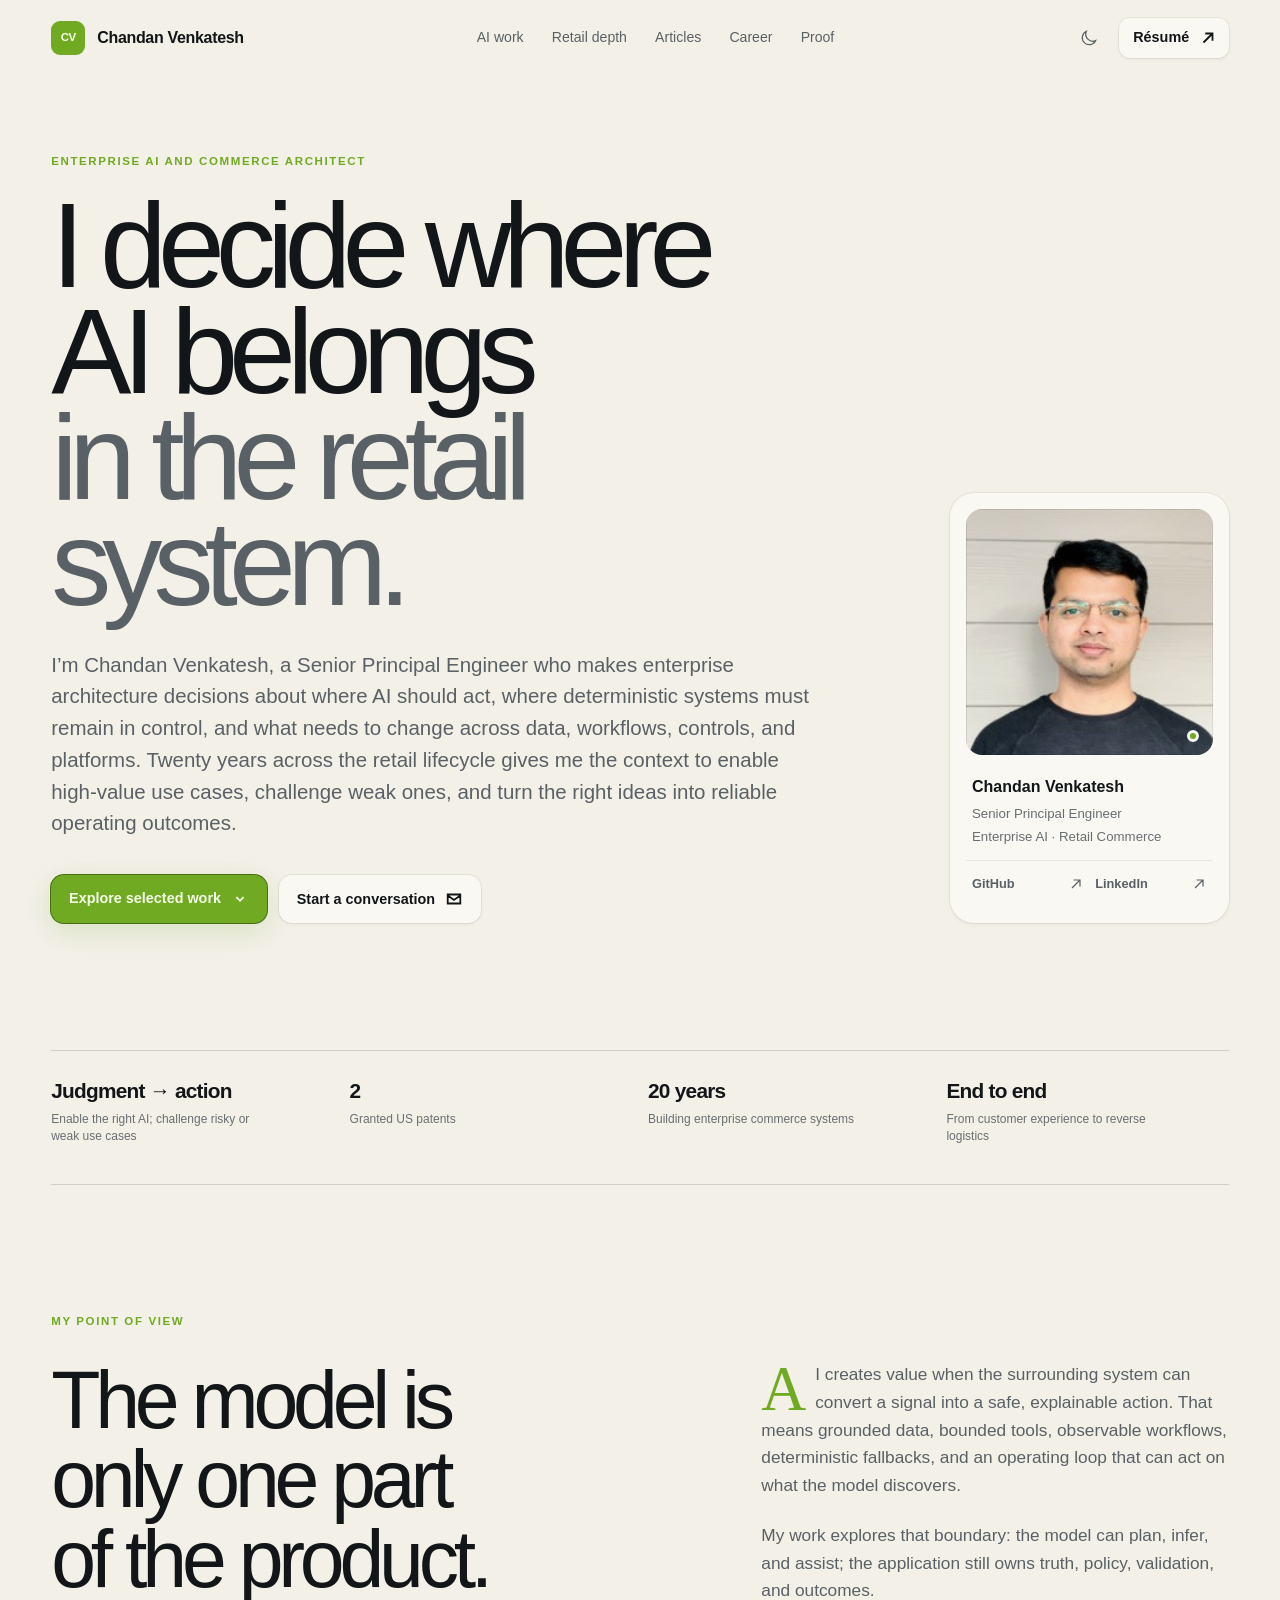
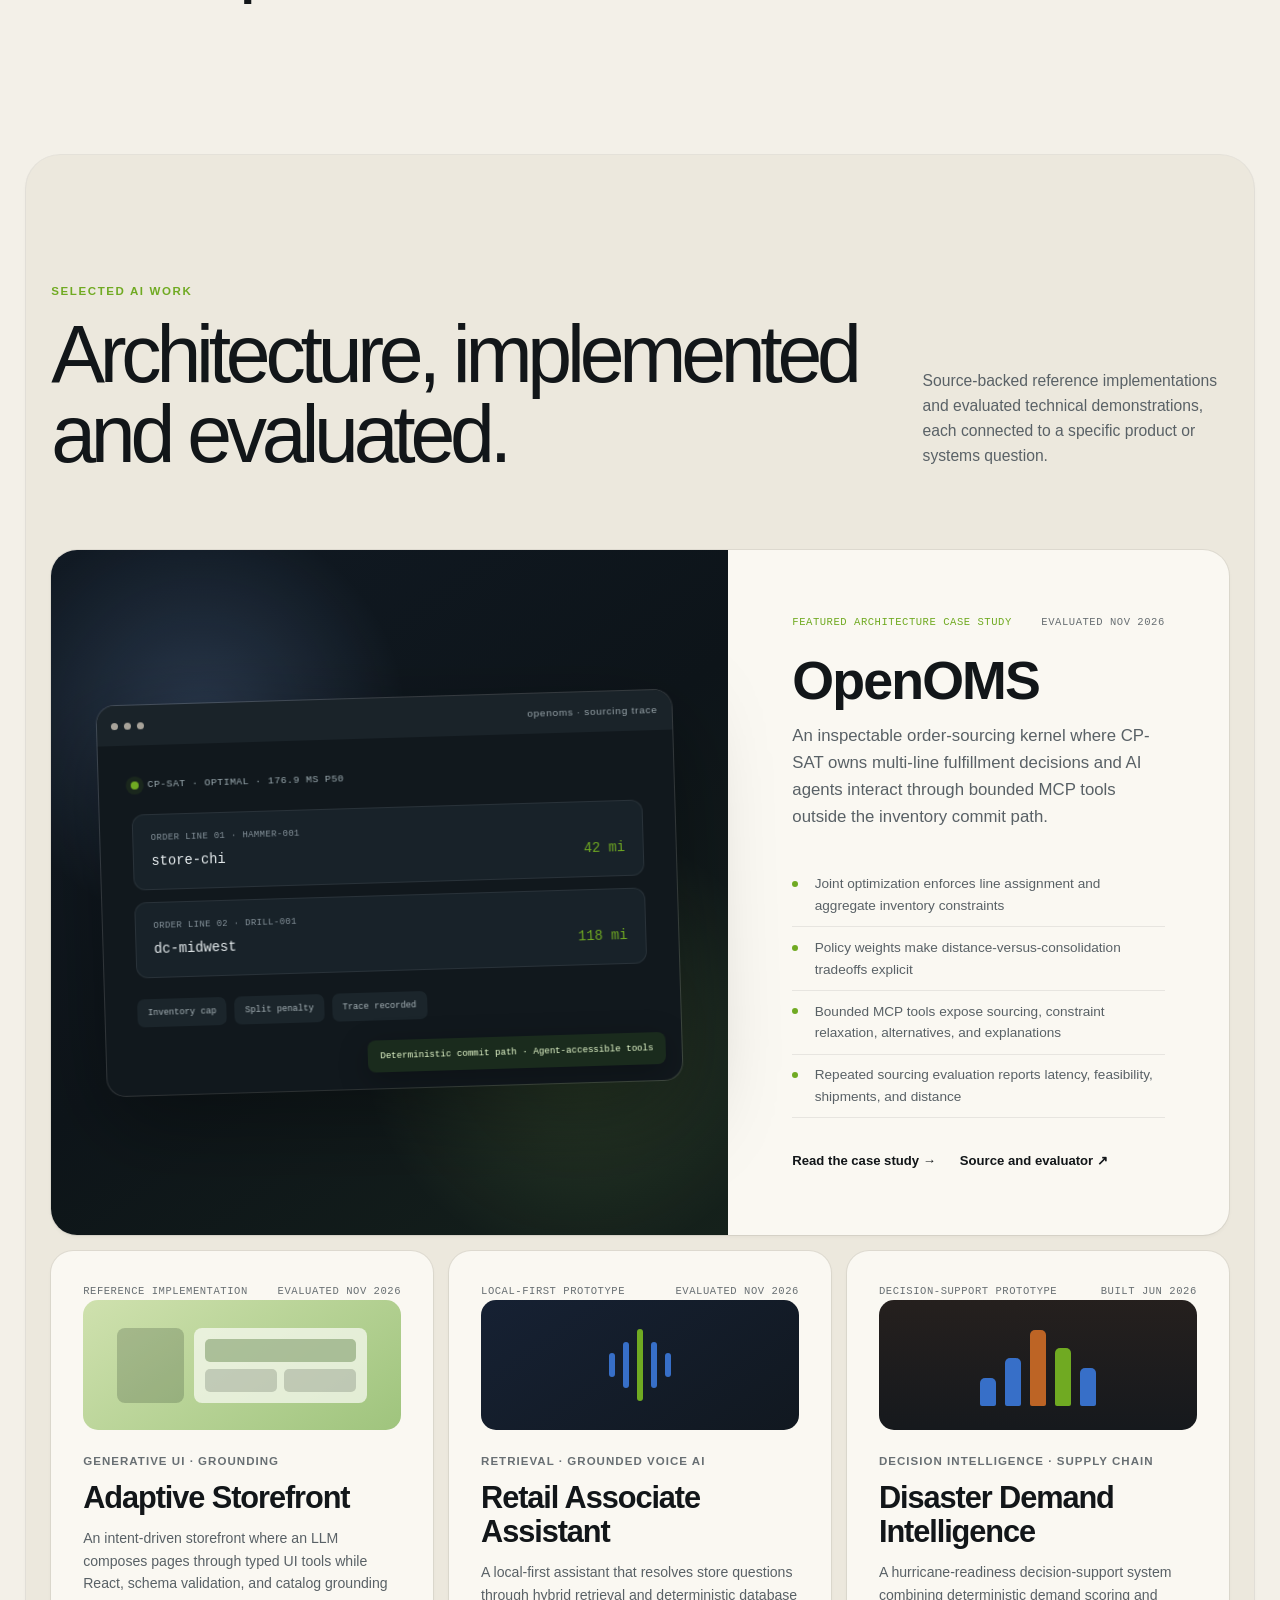
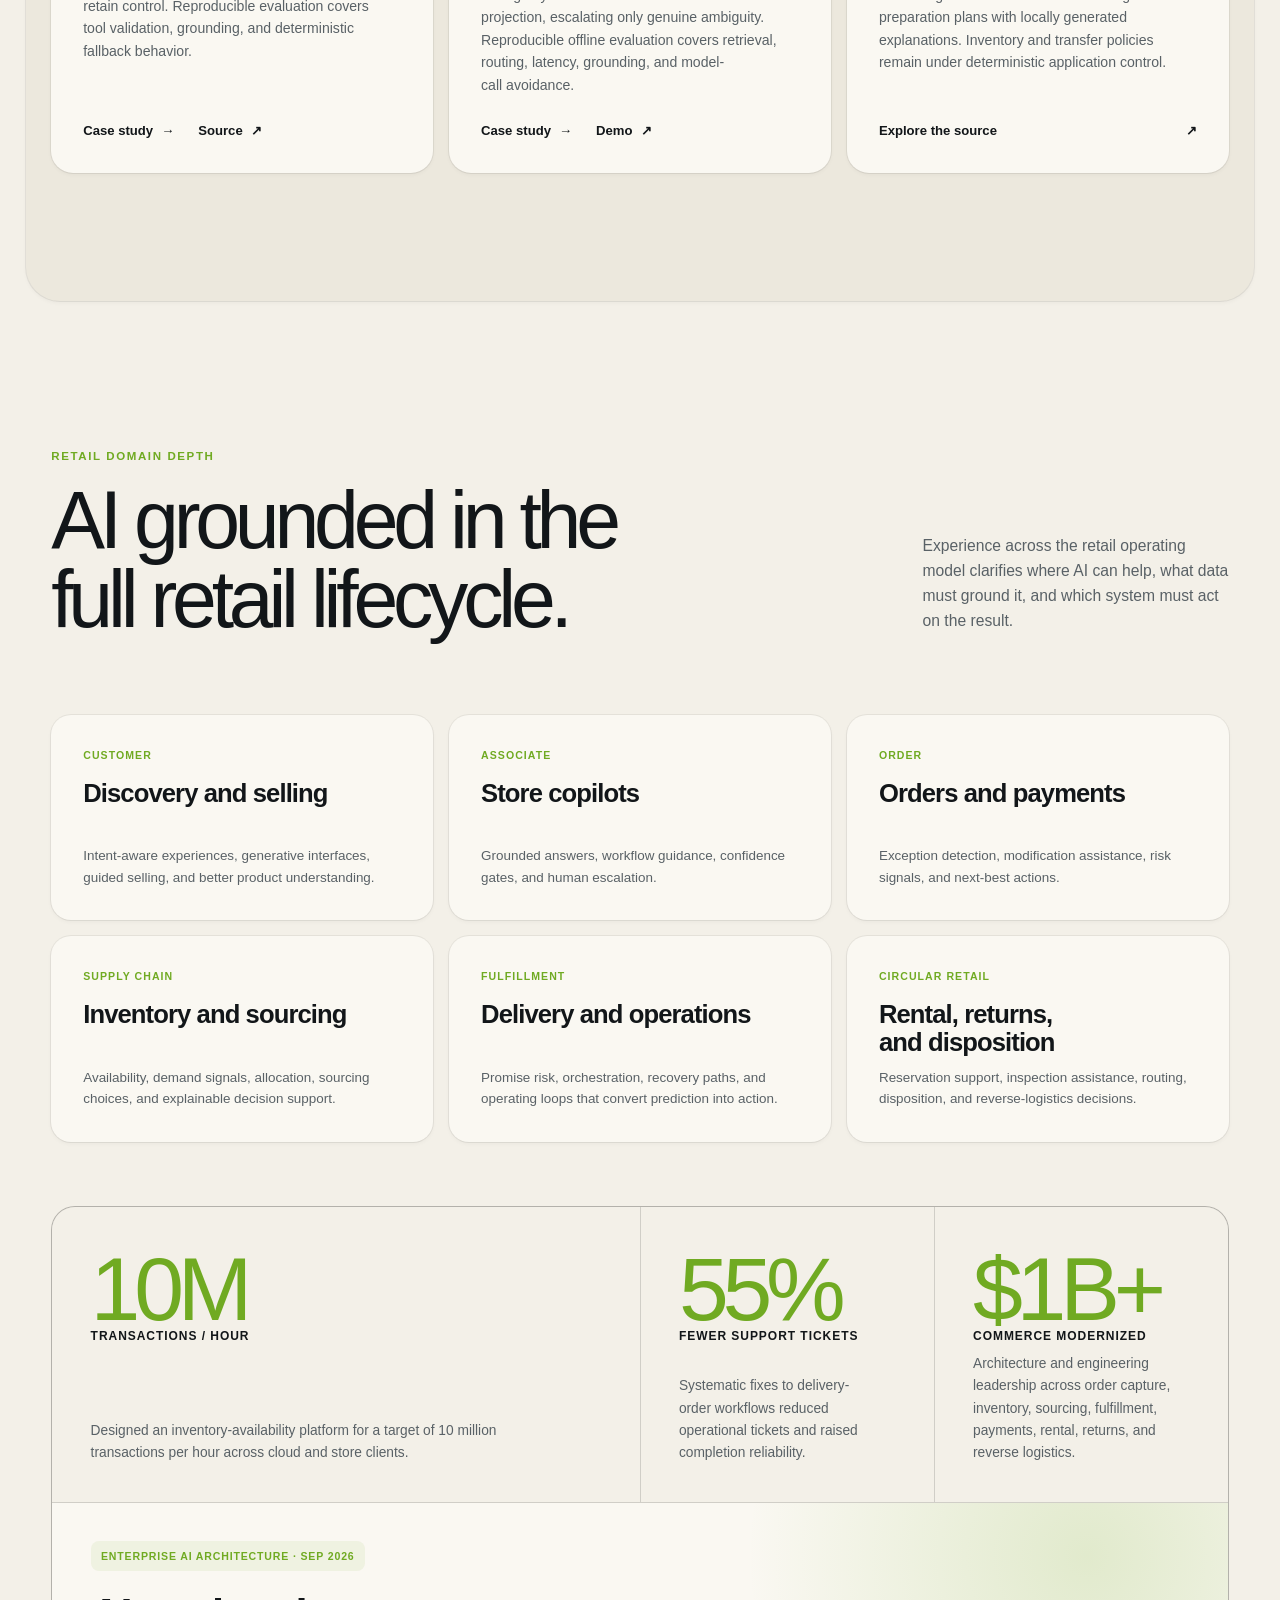
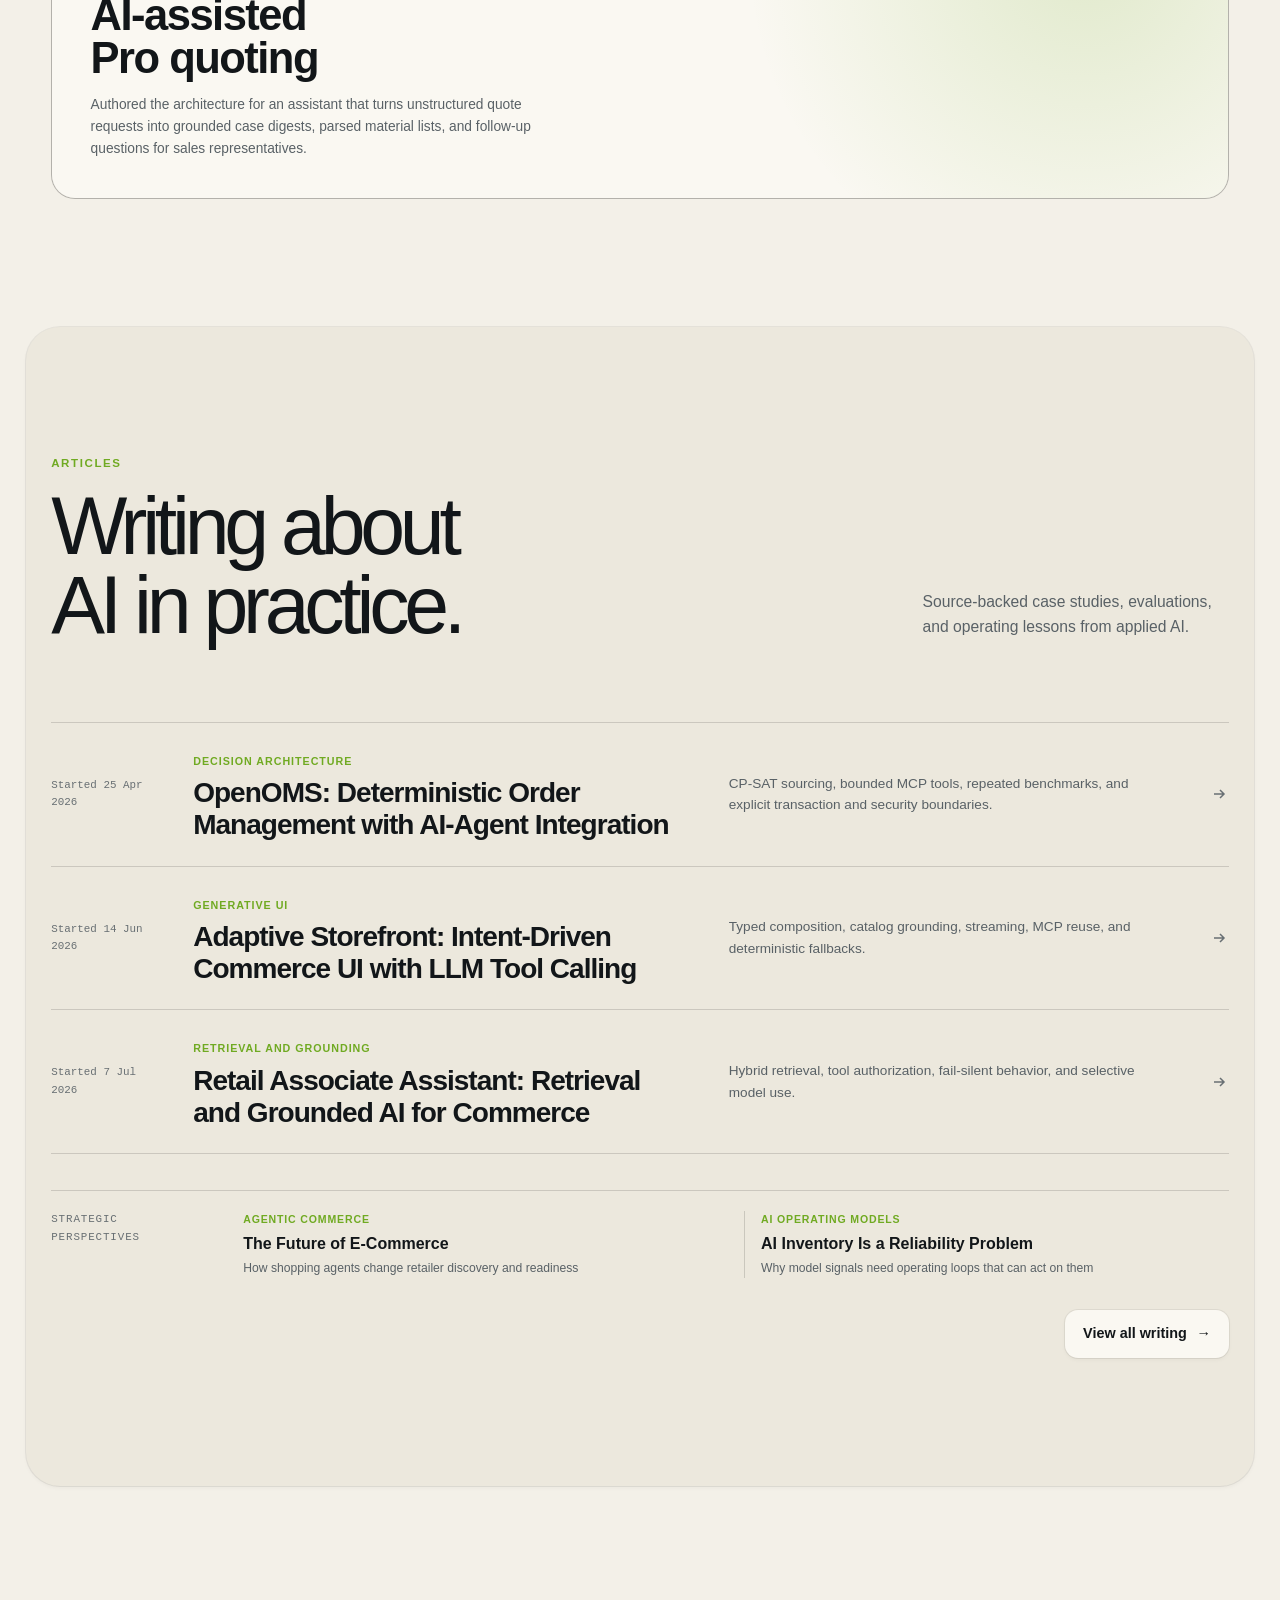
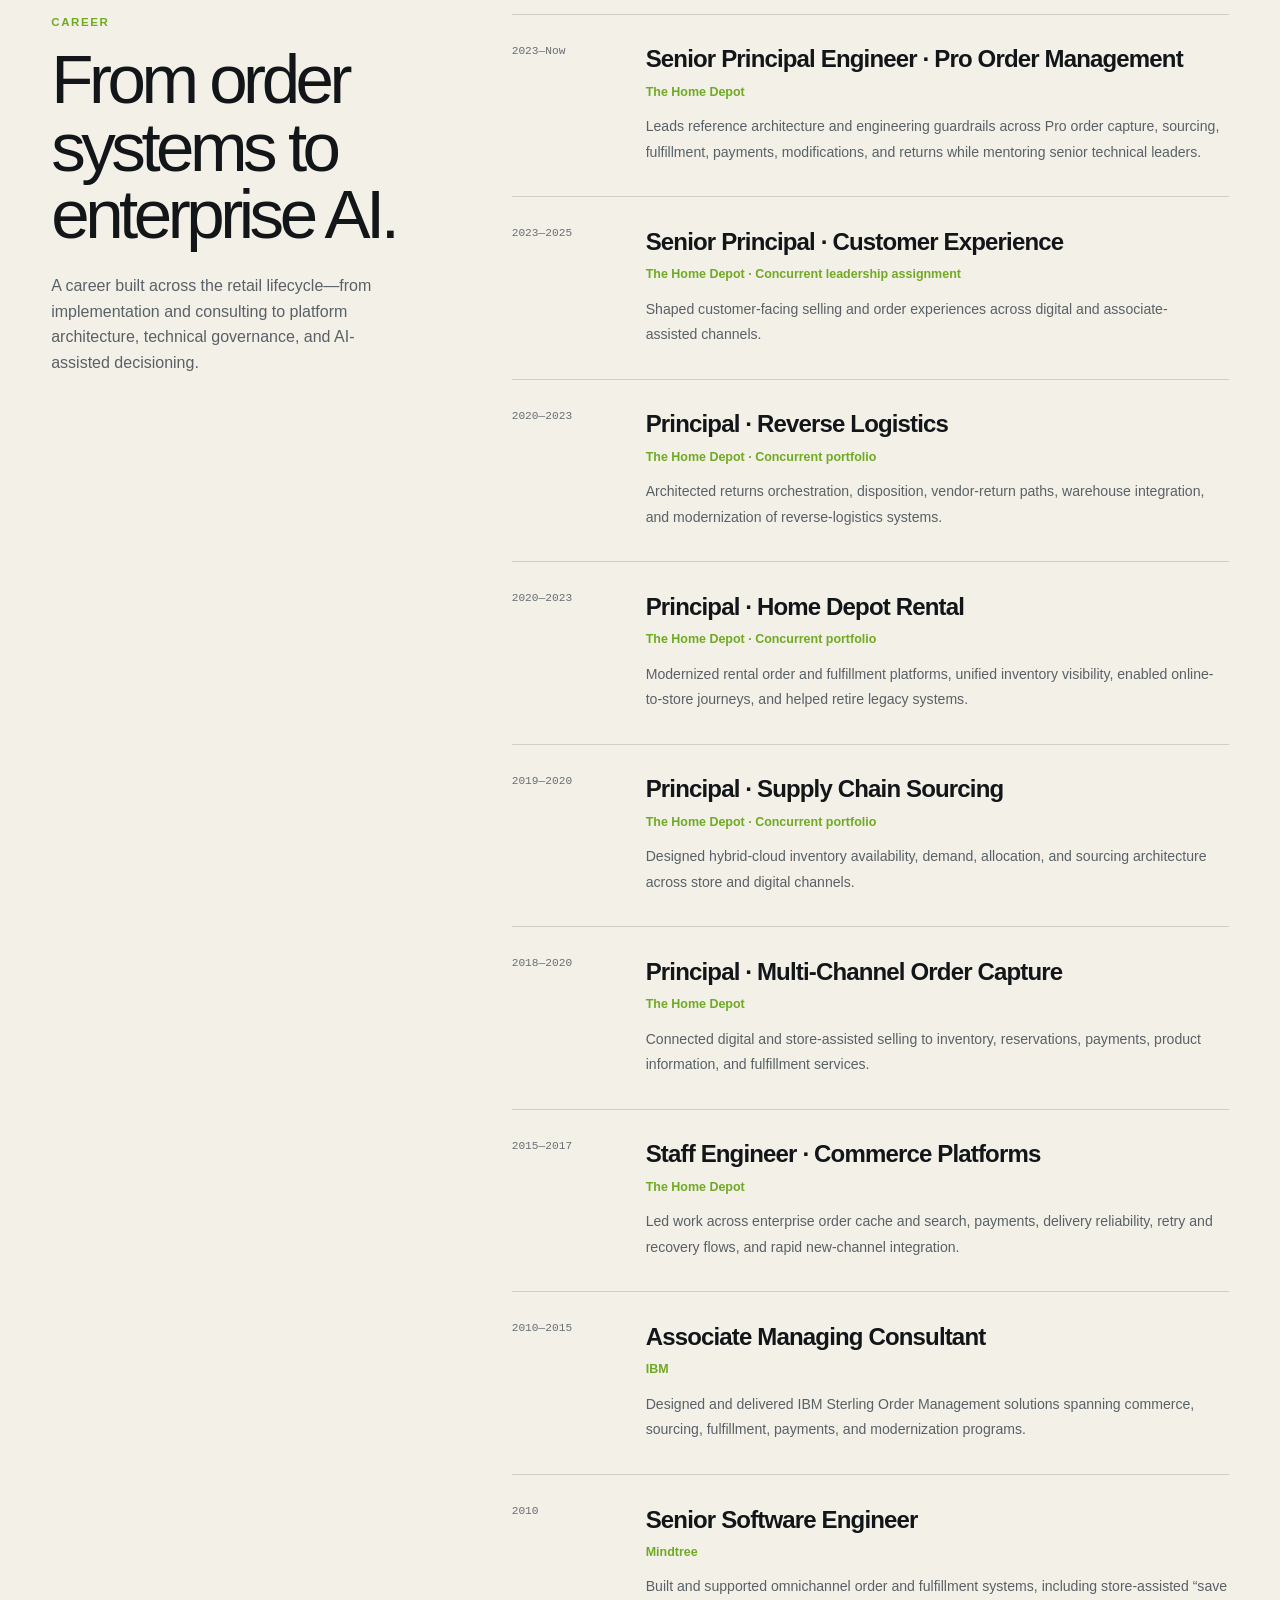
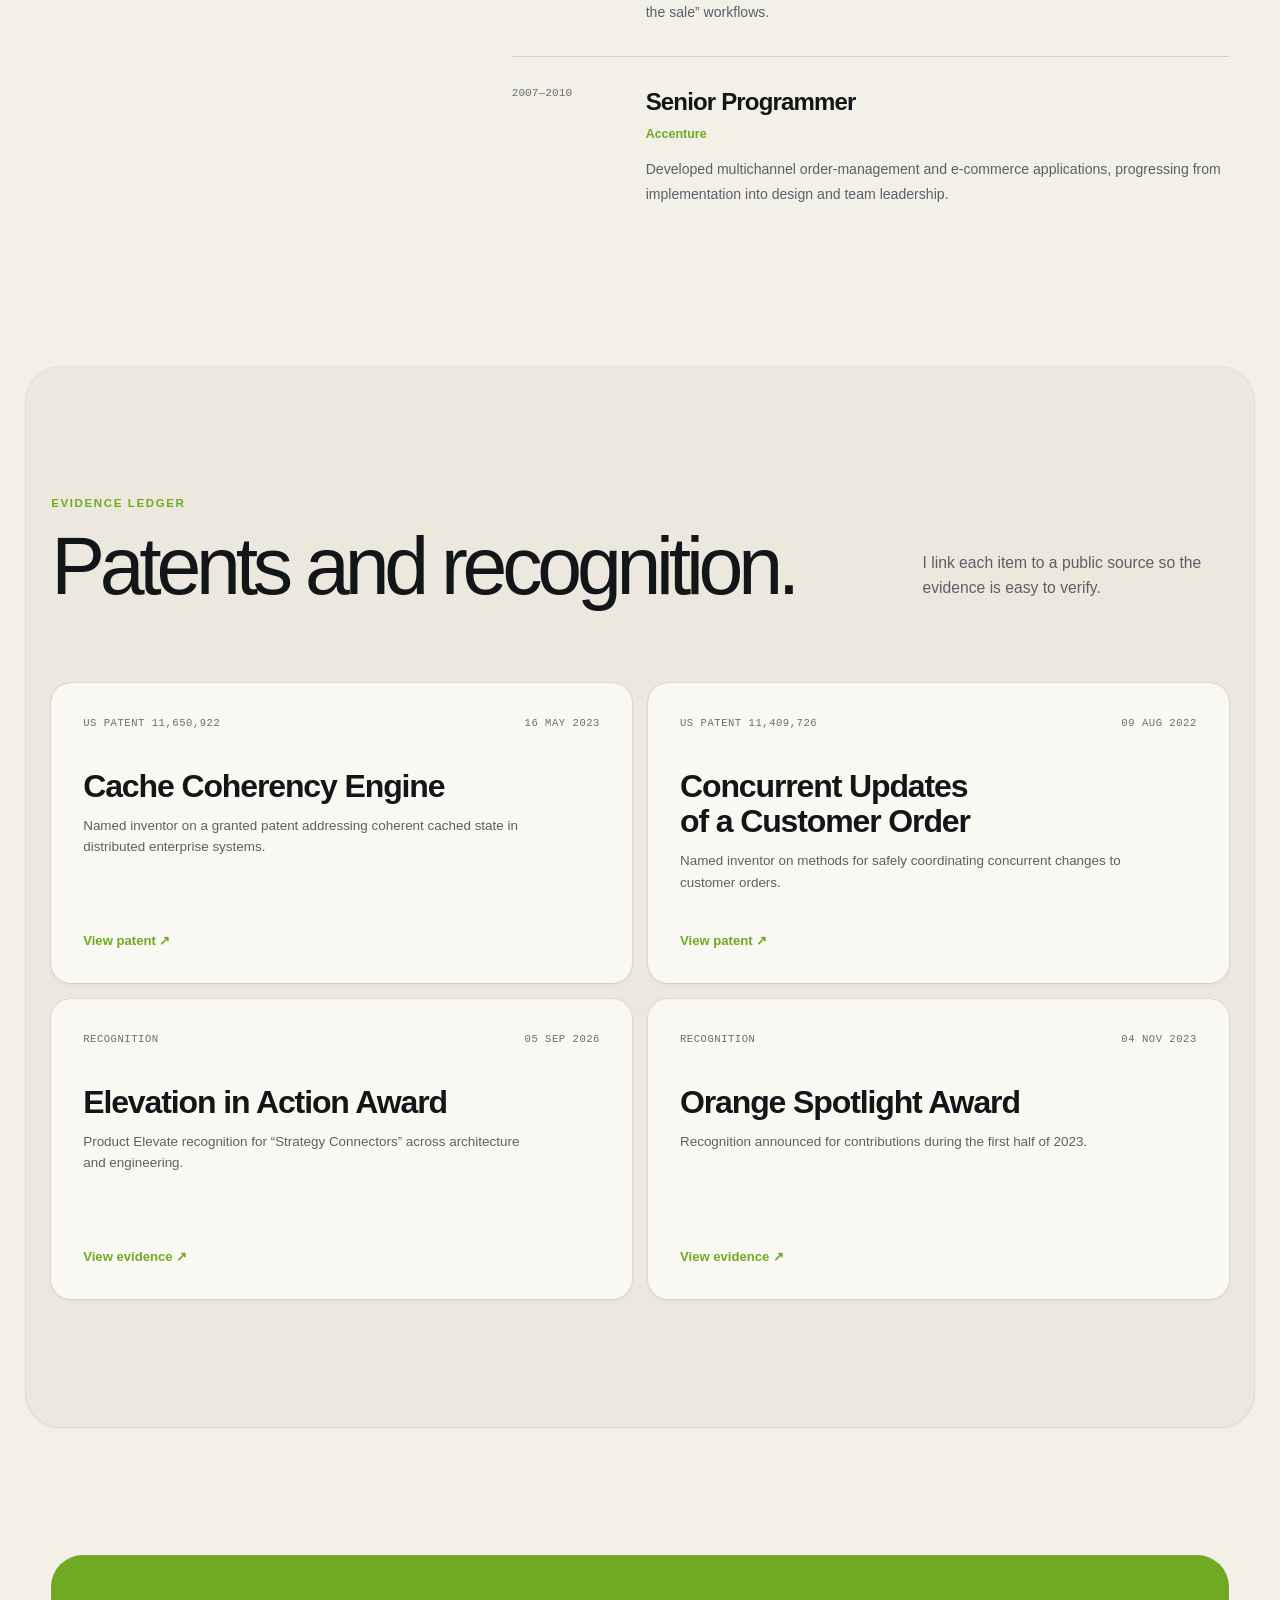
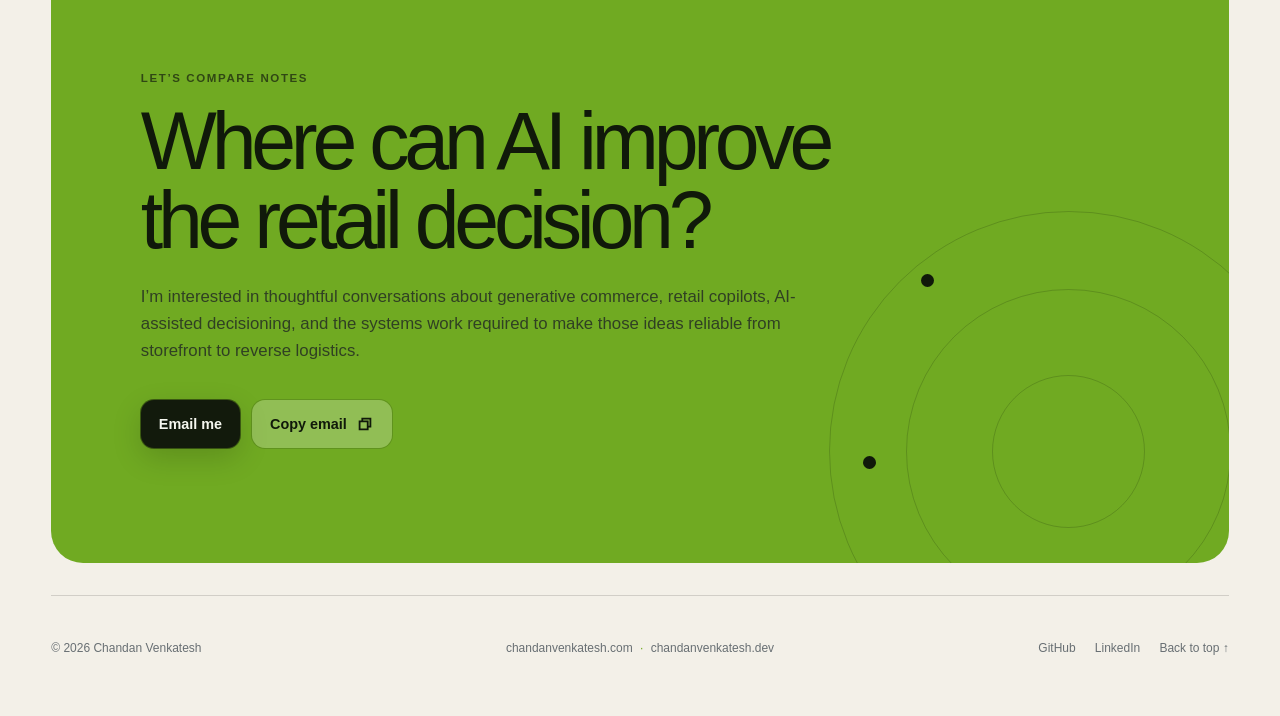
==== commit a4e0d1c0: "refactor: lead homepage with enterprise AI decisions" ====
--- a/index.html
+++ b/index.html
@@ -5,7 +5,7 @@
     <meta name="viewport" content="width=device-width, initial-scale=1" />
     <meta
       name="description"
-      content="I am an Enterprise AI and Commerce Architect applying AI across the retail lifecycle, grounded in 20 years of enterprise commerce systems experience."
+      content="I am an Enterprise AI and Commerce Architect with 20 years in enterprise commerce, making architecture decisions about where AI belongs and what must change to deliver reliable retail outcomes."
     />
     <link rel="canonical" href="https://chandanvenkatesh.com/" />
     <link rel="icon" href="/favicon.svg" type="image/svg+xml" />
@@ -13,13 +13,13 @@
     <meta property="og:type" content="website" />
     <meta property="og:site_name" content="Chandan Venkatesh" />
     <meta property="og:title" content="Chandan Venkatesh — Enterprise AI and Commerce Architect" />
-    <meta property="og:description" content="Applied AI across the retail lifecycle, grounded in 20 years in enterprise commerce systems, source-backed implementations, patents, and technical case studies." />
+    <meta property="og:description" content="With 20 years in enterprise commerce, I make architecture decisions about where to enable AI, where to challenge it, and what must change for reliable outcomes." />
     <meta property="og:url" content="https://chandanvenkatesh.com/" />
     <meta property="og:image" content="https://chandanvenkatesh.com/assets/chandan-venkatesh.jpg" />
     <meta property="og:image:alt" content="Chandan Venkatesh" />
     <meta name="twitter:card" content="summary" />
     <meta name="twitter:title" content="Chandan Venkatesh — Enterprise AI and Commerce Architect" />
-    <meta name="twitter:description" content="Applied AI across the retail lifecycle, grounded in 20 years in enterprise commerce systems, source-backed implementations, patents, and technical case studies." />
+    <meta name="twitter:description" content="With 20 years in enterprise commerce, I make architecture decisions about where to enable AI, where to challenge it, and what must change for reliable outcomes." />
     <meta name="twitter:image" content="https://chandanvenkatesh.com/assets/chandan-venkatesh.jpg" />
     <meta name="theme-color" content="#0a0d10" />
     <title>Chandan Venkatesh — Enterprise AI and Commerce Architect</title>
@@ -106,11 +106,11 @@
         <div class="hero-copy">
           <p class="eyebrow hero-eyebrow reveal">Enterprise AI and Commerce Architect</p>
           <h1 class="reveal reveal-delay-1">
-            AI that works inside
-            <span>the retail system.</span>
+            I decide where AI belongs
+            <span>in the retail system.</span>
           </h1>
           <p class="hero-summary reveal reveal-delay-2">
-            I’m Chandan Venkatesh, a Senior Principal Engineer applying AI across retail—from customer and associate experiences to order capture, inventory, sourcing, fulfillment, payments, rental, returns, and reverse logistics. Twenty years building these systems helps me turn model capability into reliable operating outcomes.
+            I’m Chandan Venkatesh, a Senior Principal Engineer who makes enterprise architecture decisions about where AI should act, where deterministic systems must remain in control, and what needs to change across data, workflows, controls, and platforms. Twenty years across the retail lifecycle gives me the context to enable high-value use cases, challenge weak ones, and turn the right ideas into reliable operating outcomes.
           </p>
           <div class="hero-actions reveal reveal-delay-3">
             <a class="button button-primary" href="#work">
@@ -152,8 +152,8 @@
 
         <div class="signal-strip" role="list" aria-label="Selected career evidence">
           <div class="signal-item" role="listitem">
-            <strong>AI → action</strong>
-            <span>Grounded models inside real retail workflows</span>
+            <strong>Judgment → action</strong>
+            <span>Enable the right AI; challenge risky or weak use cases</span>
           </div>
           <div class="signal-item" role="listitem">
             <strong>2</strong>
@@ -333,19 +333,19 @@
 
         <div class="article-list">
           <a class="article-row" href="/articles/openoms-deterministic-order-management/">
-            <time datetime="2026-11-10">10 Nov 2026</time>
+            <time datetime="2026-04-25">Started 25 Apr 2026</time>
             <div><span>Decision architecture</span><h3>OpenOMS: Deterministic Order Management with AI-Agent Integration</h3></div>
             <p>CP-SAT sourcing, bounded MCP tools, repeated benchmarks, and explicit transaction and security boundaries.</p>
             <svg viewBox="0 0 20 20" fill="none" stroke="currentColor" stroke-width="1.5" aria-hidden="true"><path d="M5 10h10M11 6l4 4-4 4"></path></svg>
           </a>
           <a class="article-row" href="/articles/adaptive-storefront-continued/">
-            <time datetime="2026-11-10">10 Nov 2026</time>
+            <time datetime="2026-06-14">Started 14 Jun 2026</time>
             <div><span>Generative UI</span><h3>Adaptive Storefront: Intent-Driven Commerce UI with LLM Tool Calling</h3></div>
             <p>Typed composition, catalog grounding, streaming, MCP reuse, and deterministic fallbacks.</p>
             <svg viewBox="0 0 20 20" fill="none" stroke="currentColor" stroke-width="1.5" aria-hidden="true"><path d="M5 10h10M11 6l4 4-4 4"></path></svg>
           </a>
           <a class="article-row" href="/articles/retail-associate-grounded-ai/">
-            <time datetime="2026-11-10">10 Nov 2026</time>
+            <time datetime="2026-07-07">Started 7 Jul 2026</time>
             <div><span>Retrieval and grounding</span><h3>Retail Associate Assistant: Retrieval and Grounded AI for Commerce</h3></div>
             <p>Hybrid retrieval, tool authorization, fail-silent behavior, and selective model use.</p>
             <svg viewBox="0 0 20 20" fill="none" stroke="currentColor" stroke-width="1.5" aria-hidden="true"><path d="M5 10h10M11 6l4 4-4 4"></path></svg>
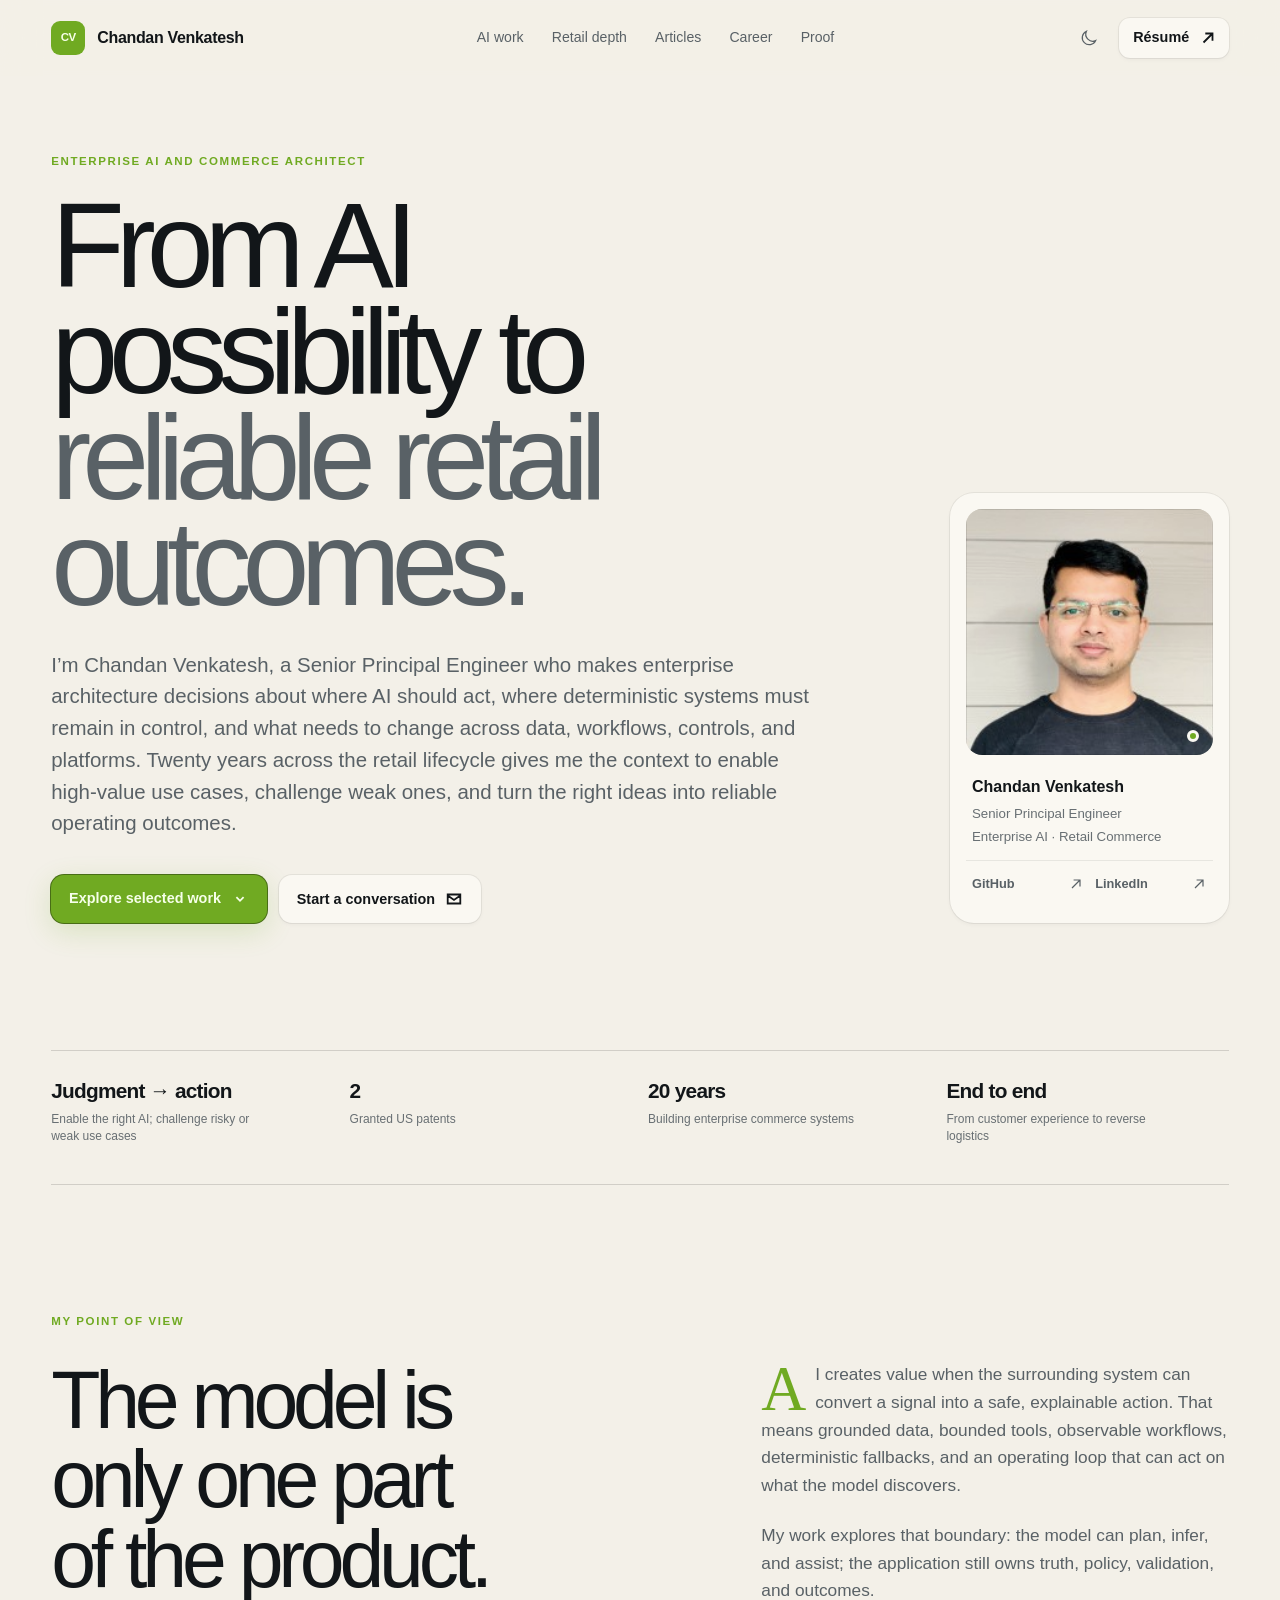
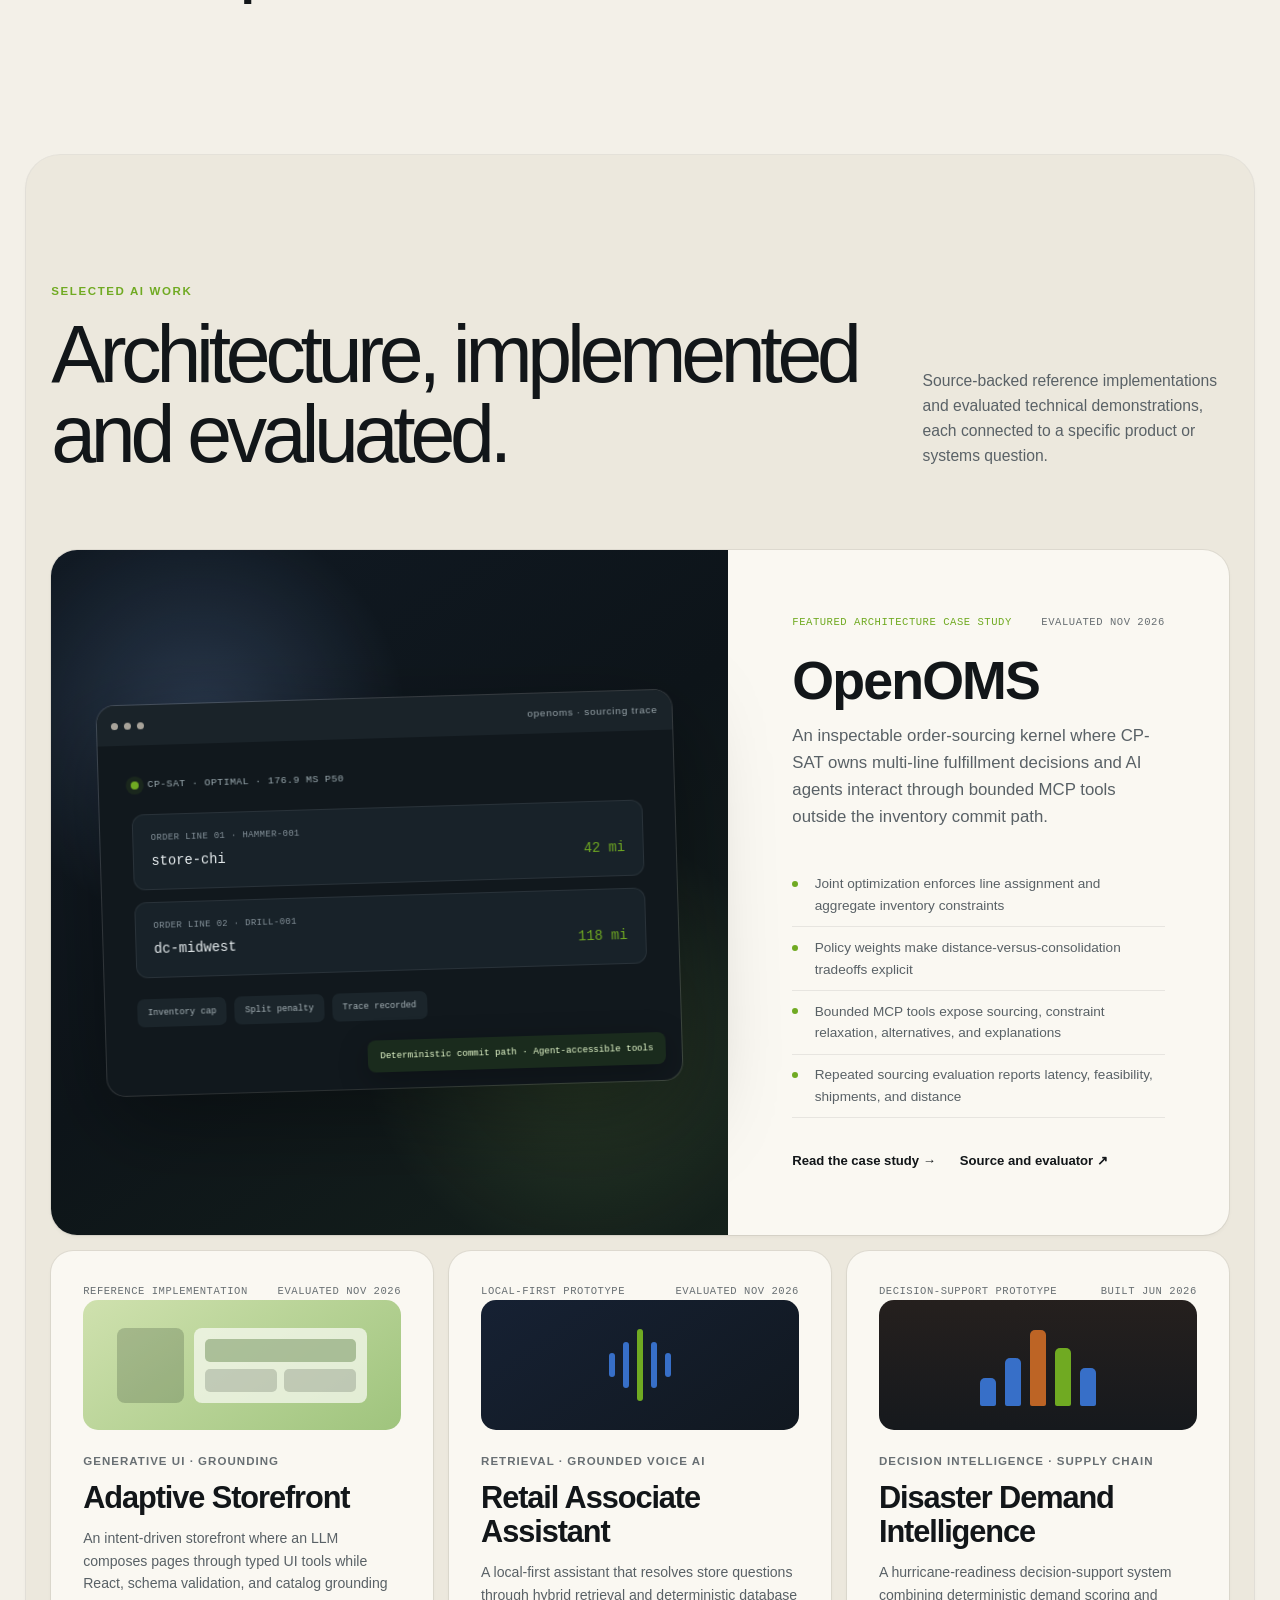
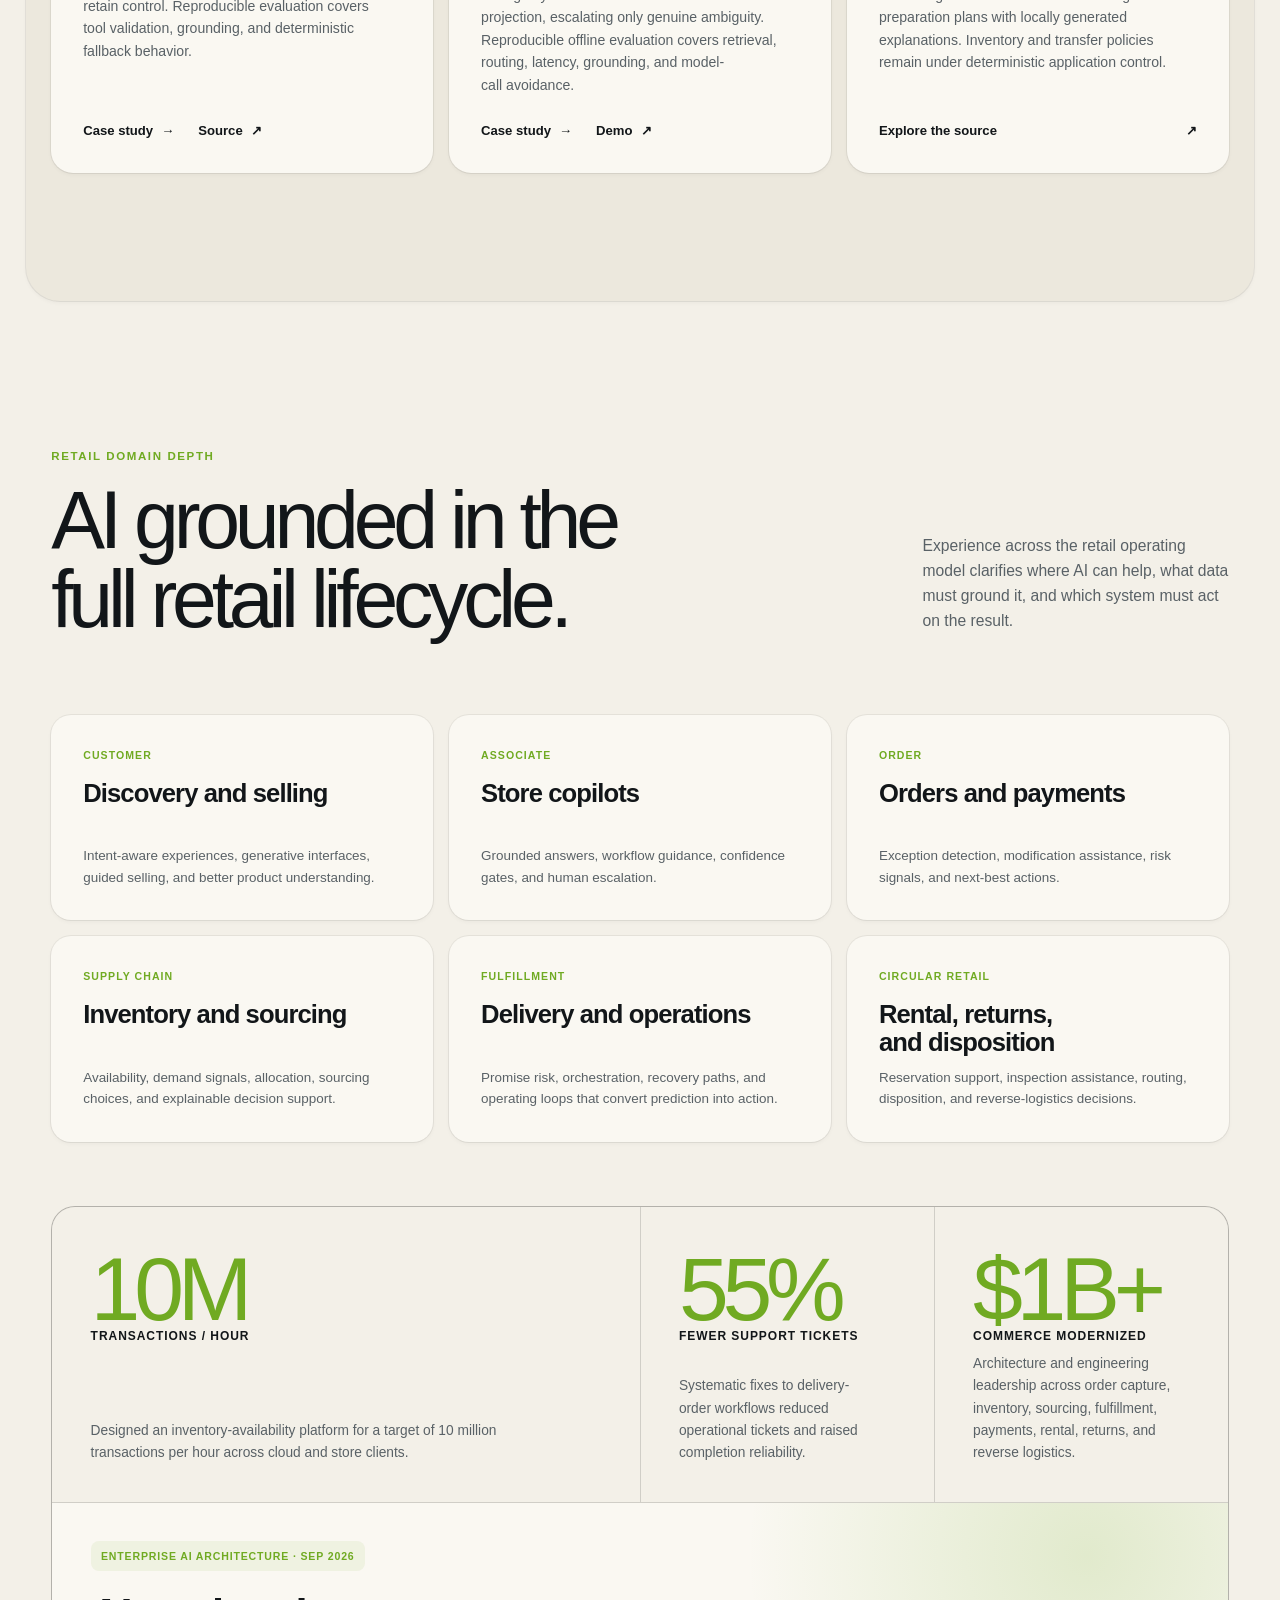
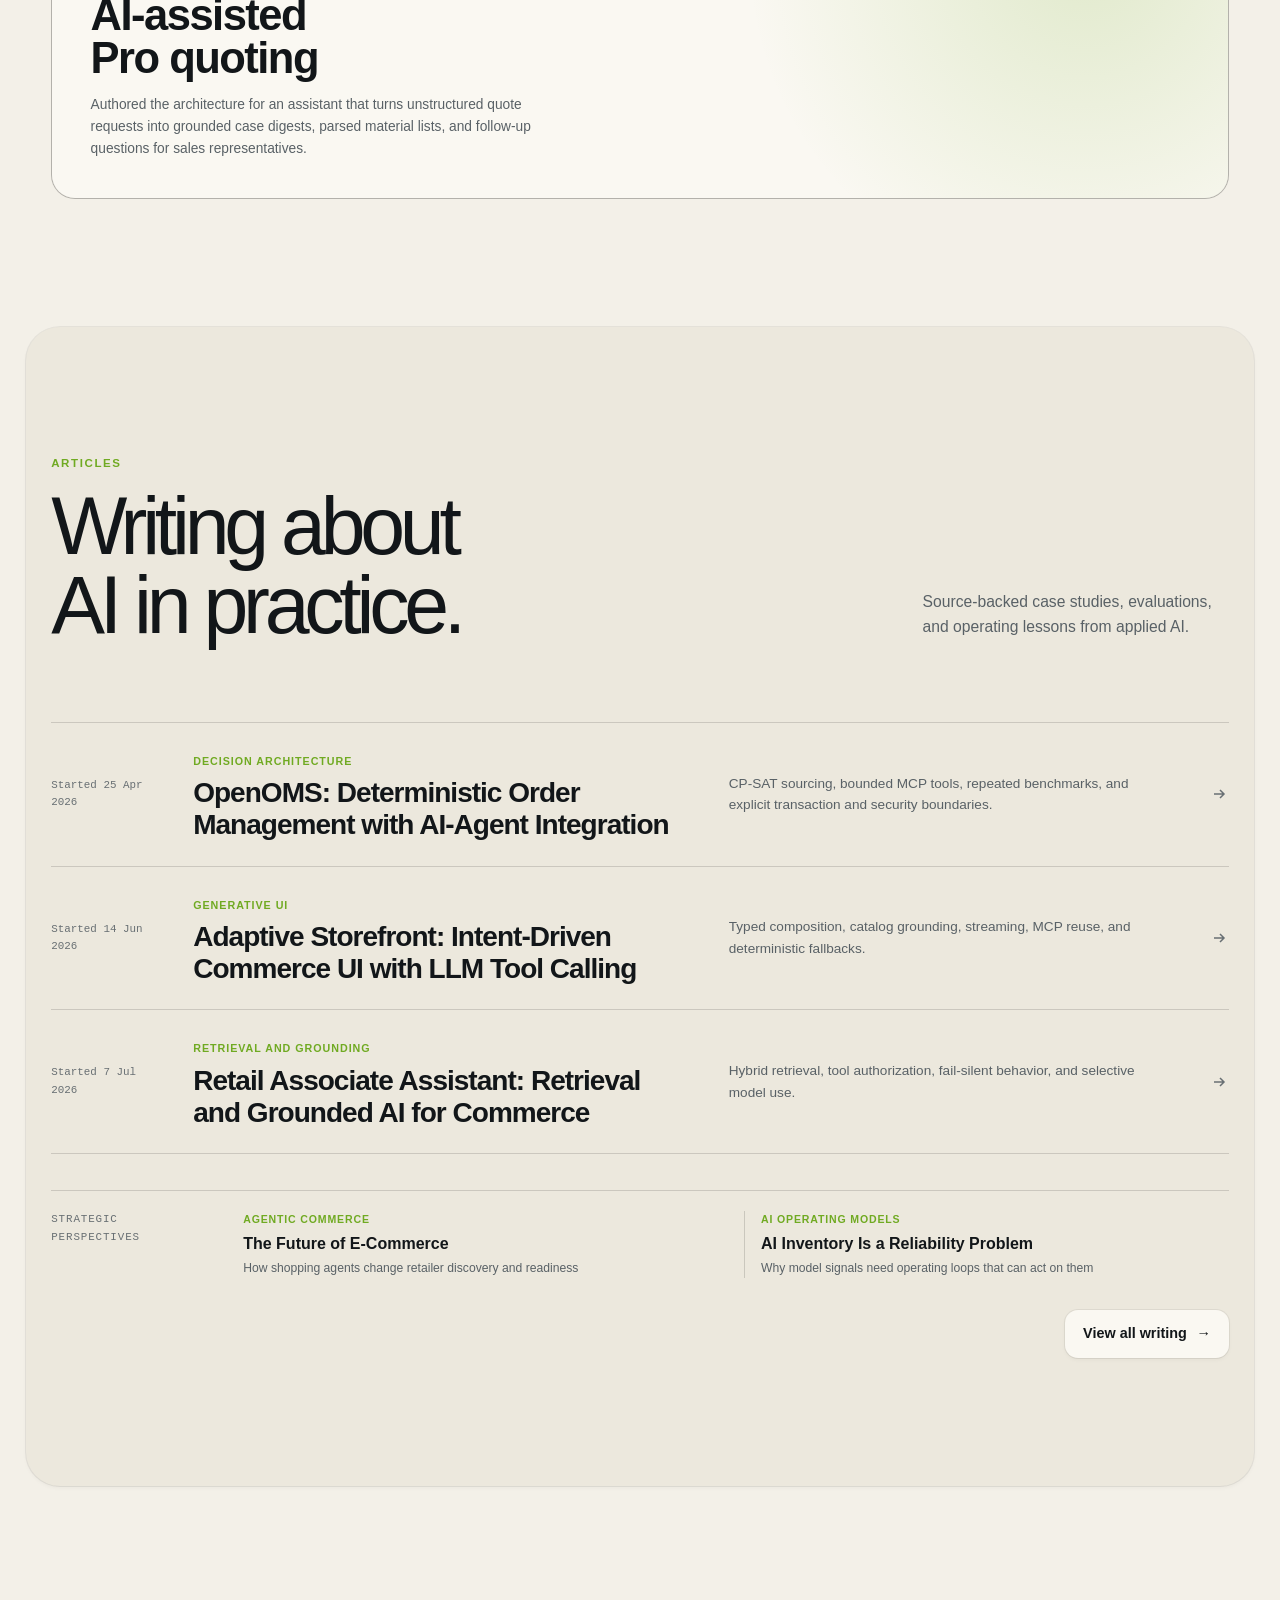
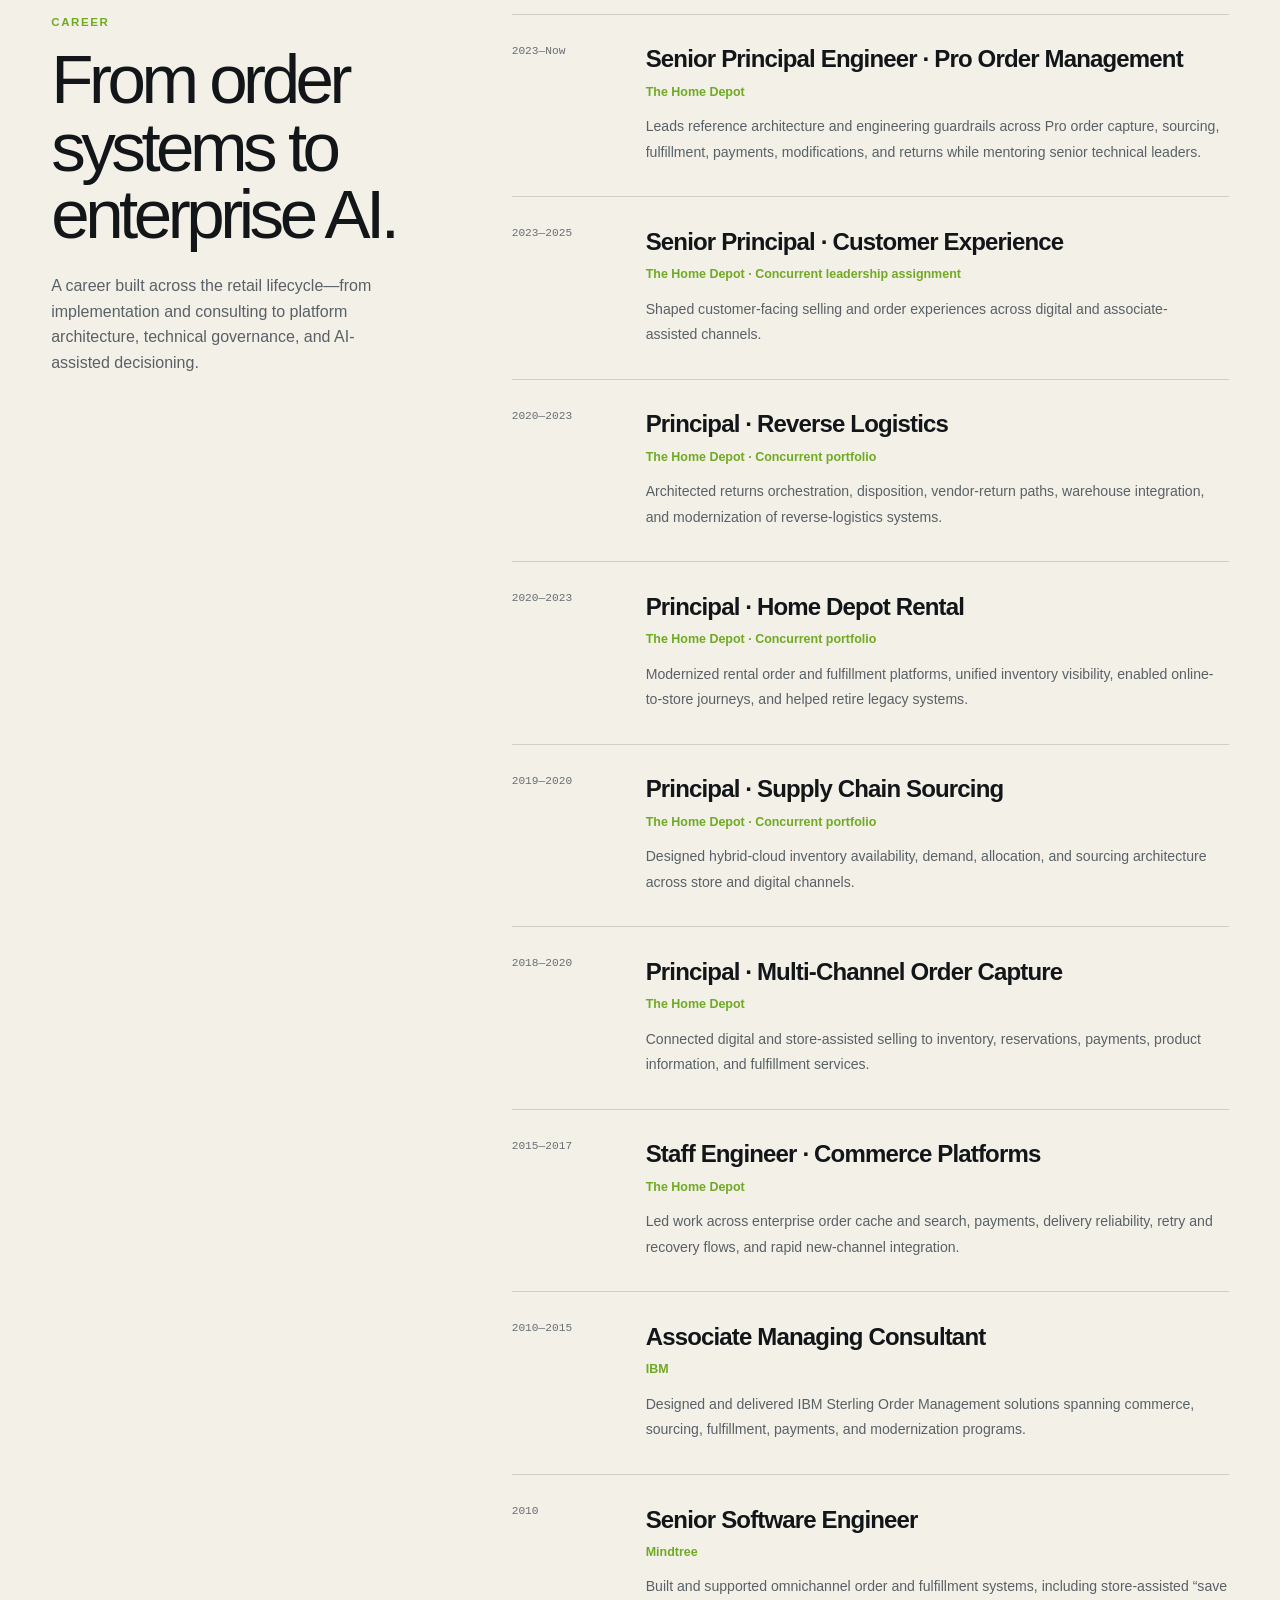
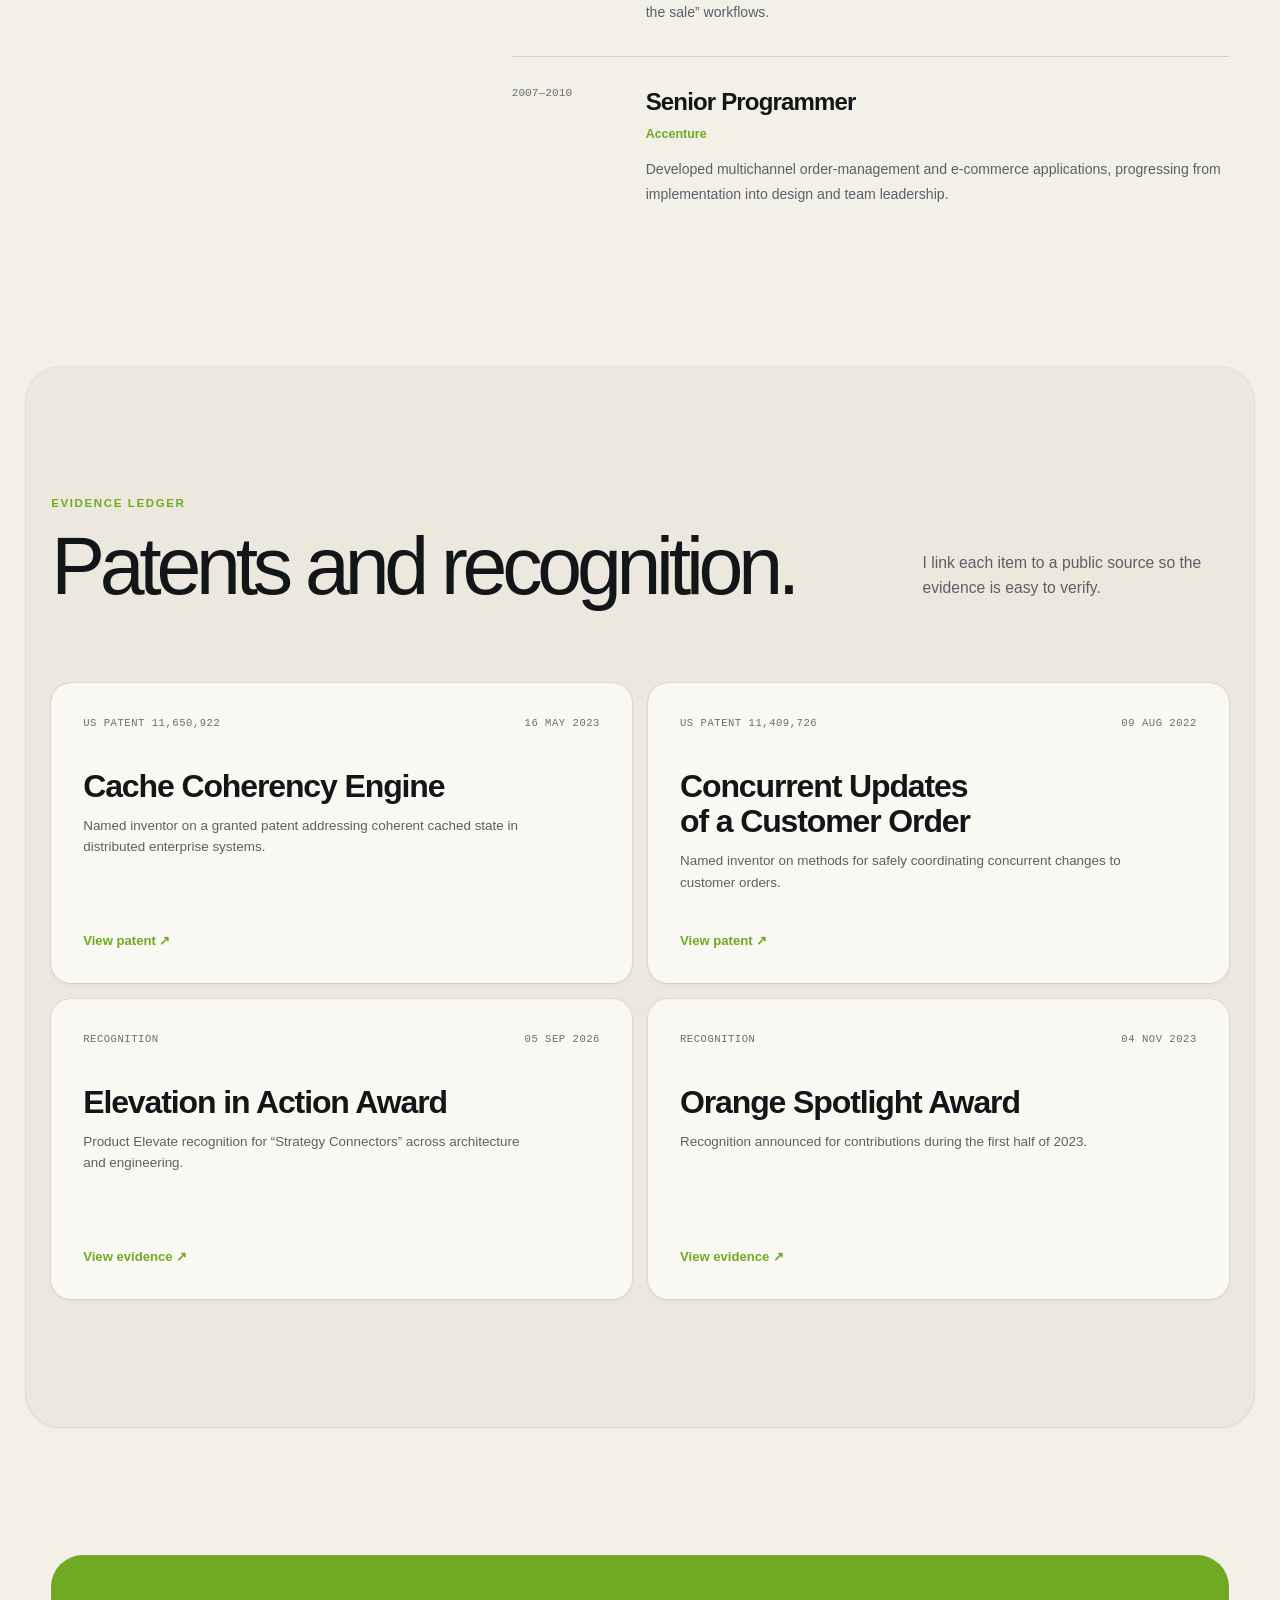
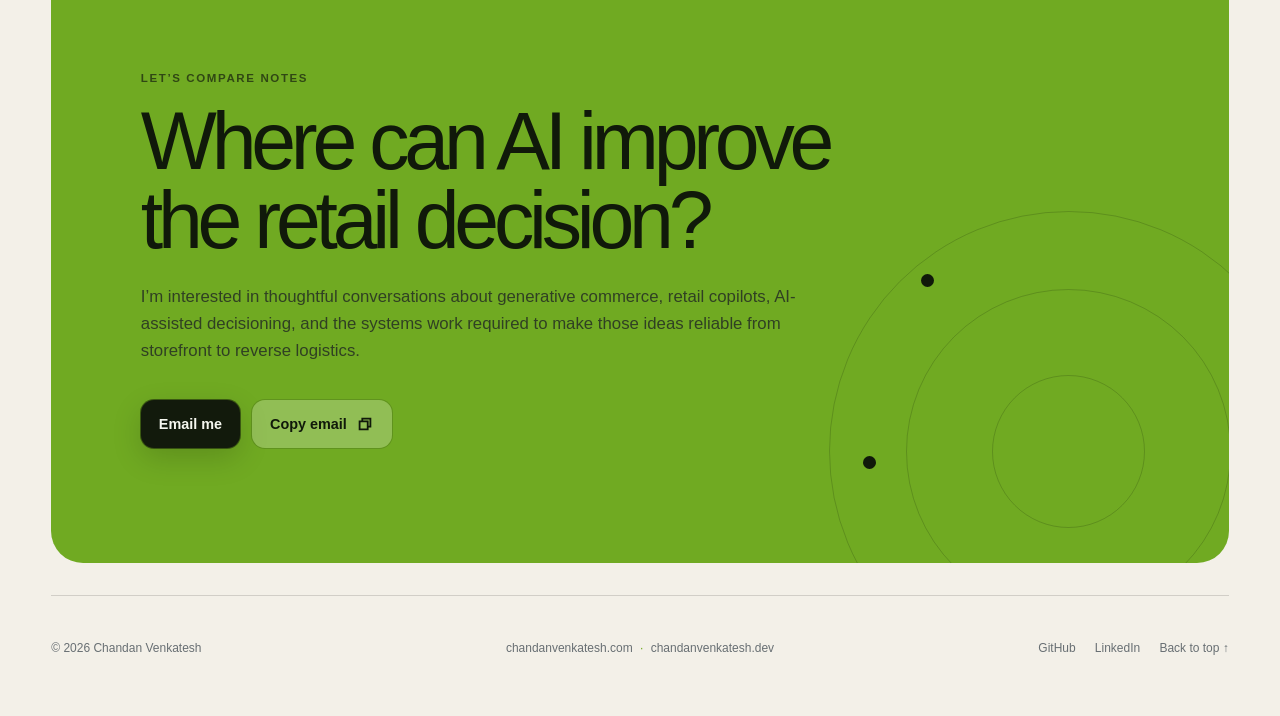
==== commit 87ecc482: "refactor: position hero around reliable outcomes" ====
--- a/index.html
+++ b/index.html
@@ -106,8 +106,8 @@
         <div class="hero-copy">
           <p class="eyebrow hero-eyebrow reveal">Enterprise AI and Commerce Architect</p>
           <h1 class="reveal reveal-delay-1">
-            I decide where AI belongs
-            <span>in the retail system.</span>
+            From AI possibility to
+            <span>reliable retail outcomes.</span>
           </h1>
           <p class="hero-summary reveal reveal-delay-2">
             I’m Chandan Venkatesh, a Senior Principal Engineer who makes enterprise architecture decisions about where AI should act, where deterministic systems must remain in control, and what needs to change across data, workflows, controls, and platforms. Twenty years across the retail lifecycle gives me the context to enable high-value use cases, challenge weak ones, and turn the right ideas into reliable operating outcomes.
--- a/styles.css
+++ b/styles.css
@@ -2057,7 +2057,7 @@
   }
 
   .hero h1 {
-    font-size: clamp(3.6rem, 18vw, 6.2rem);
+    font-size: clamp(3.4rem, 16vw, 5.6rem);
   }
 
   .hero-profile {
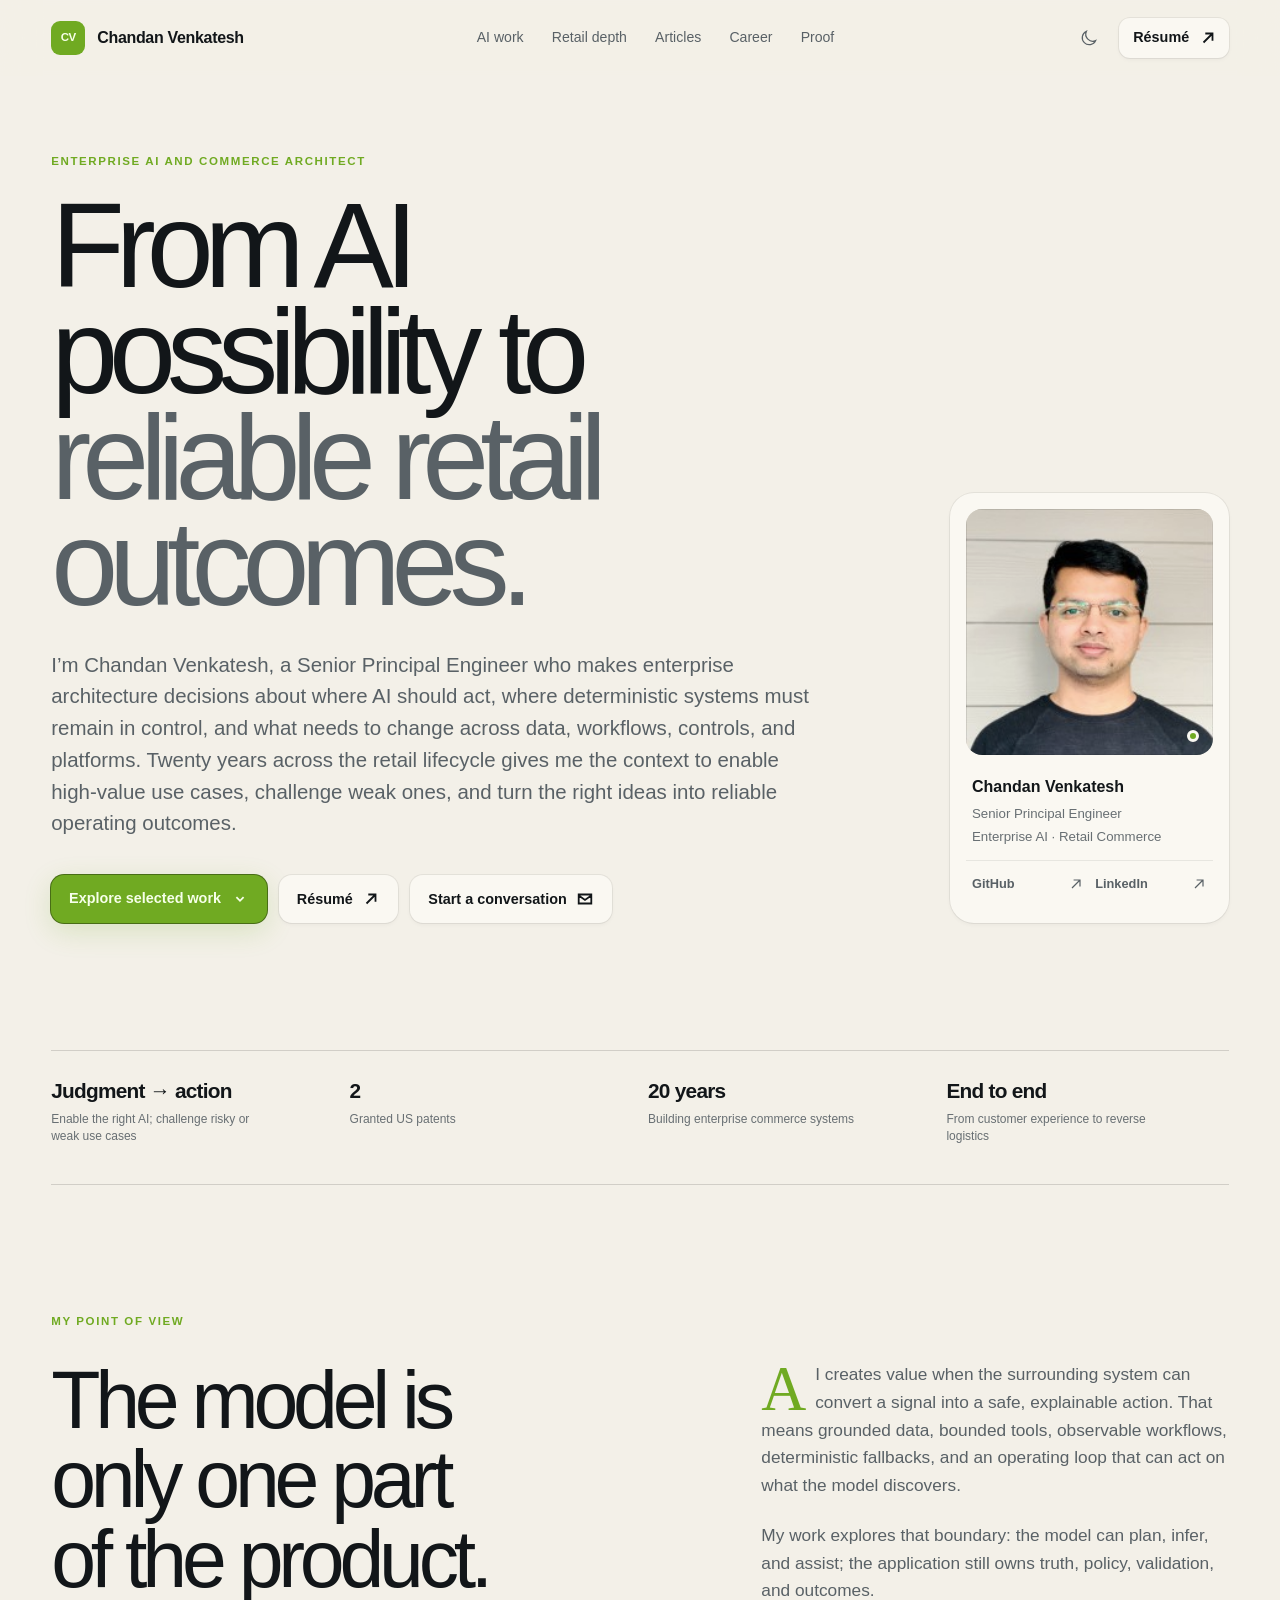
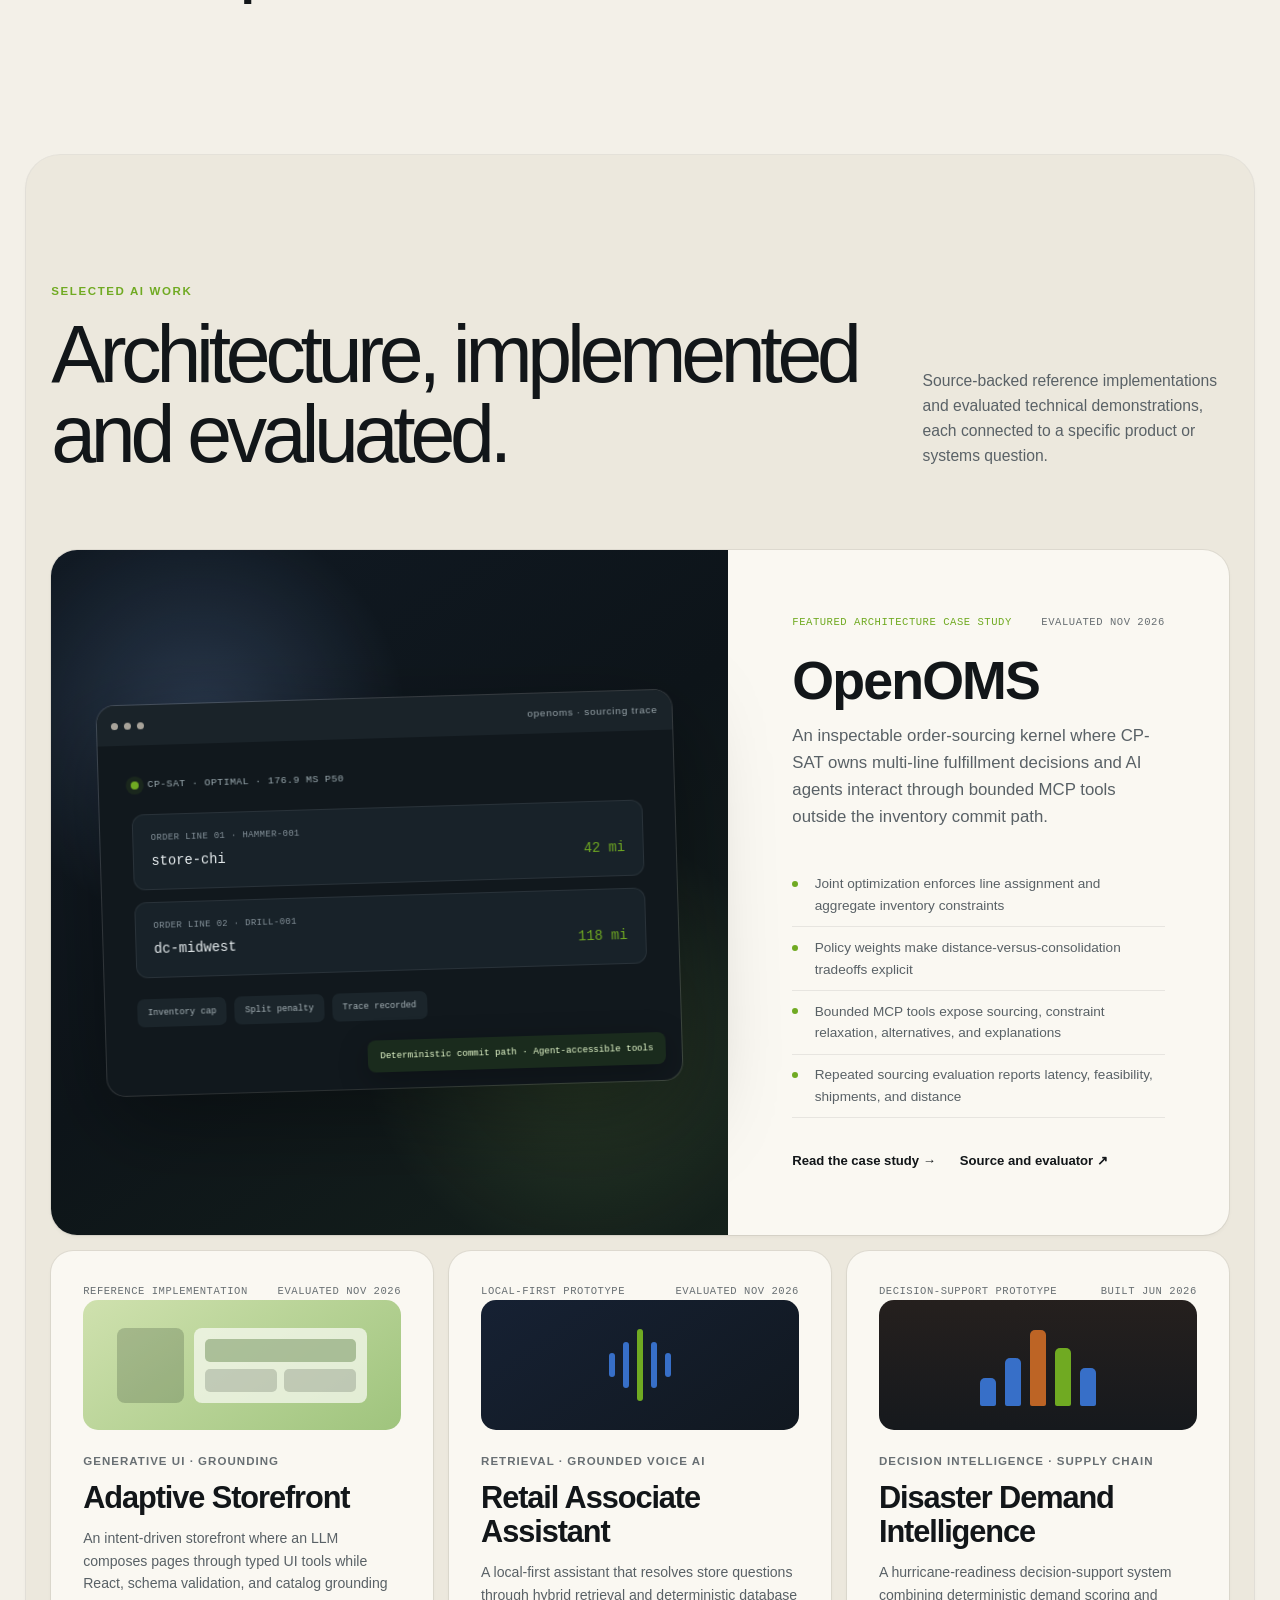
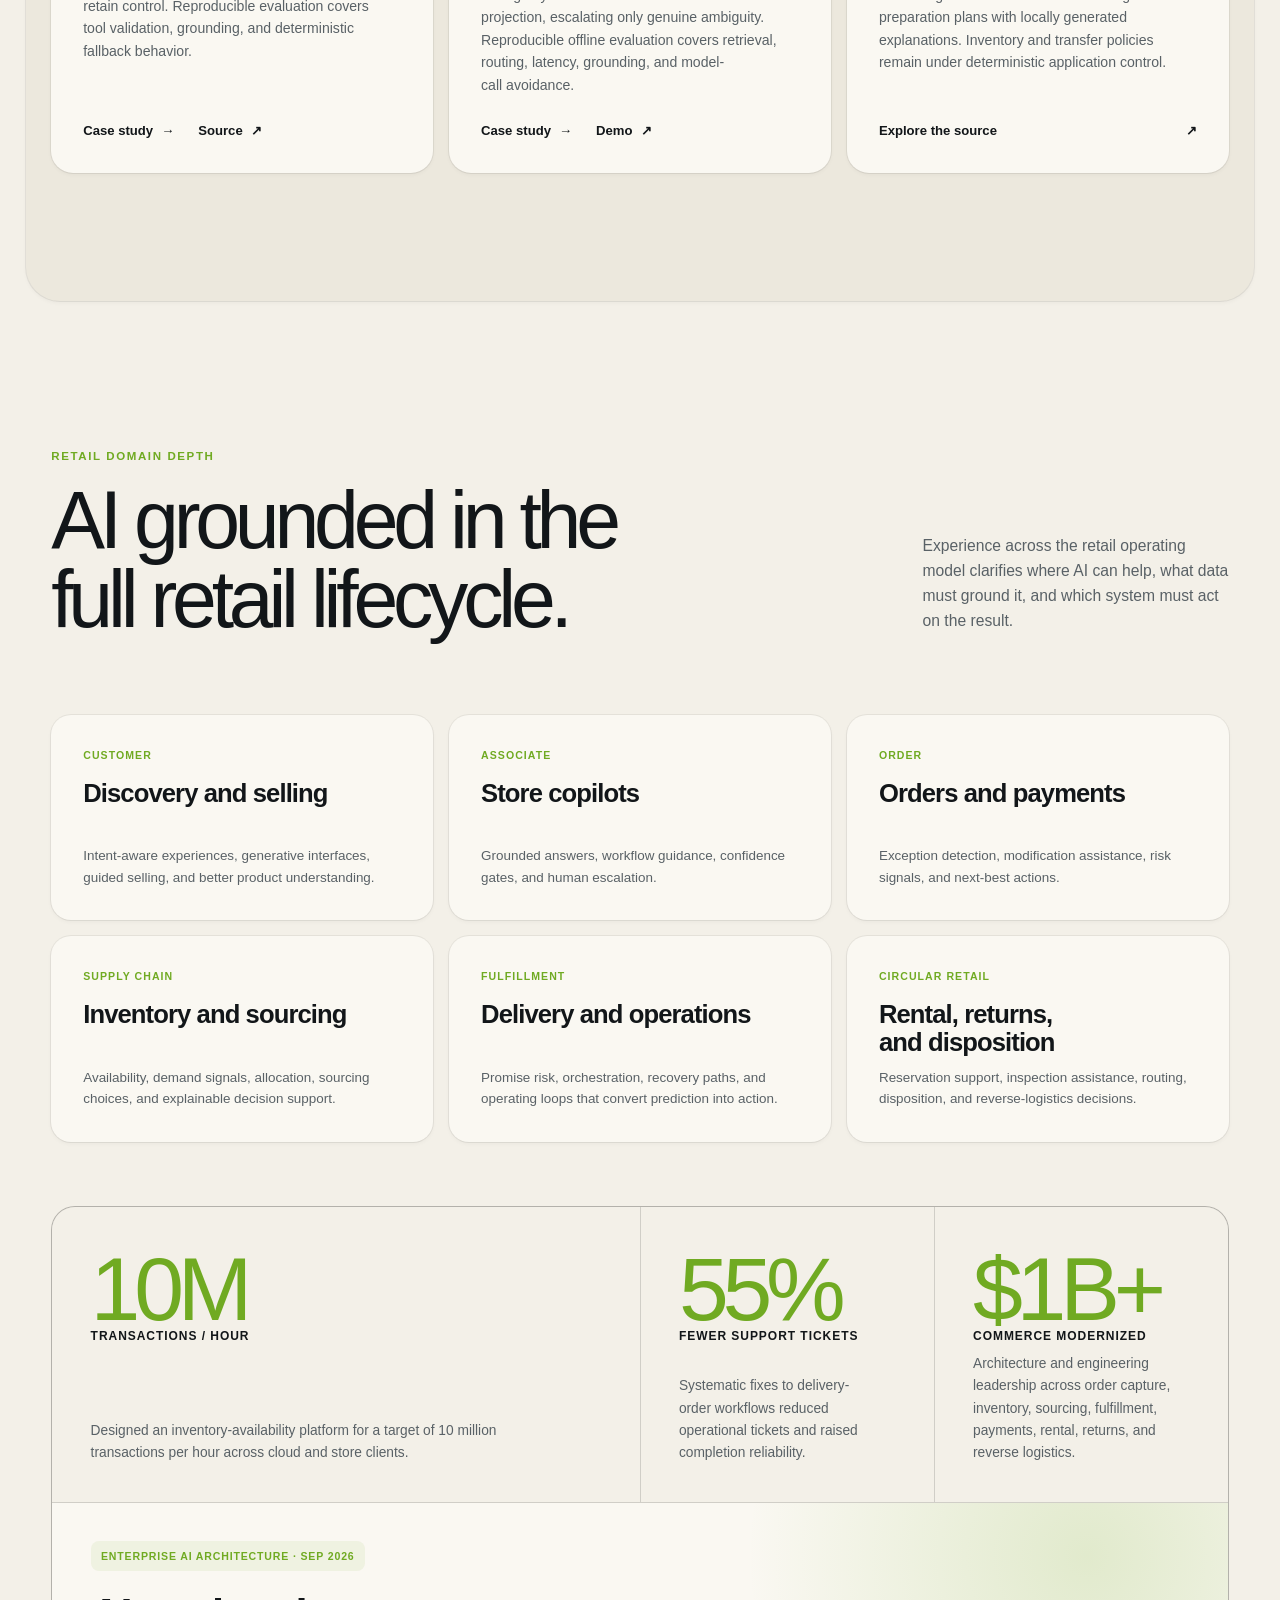
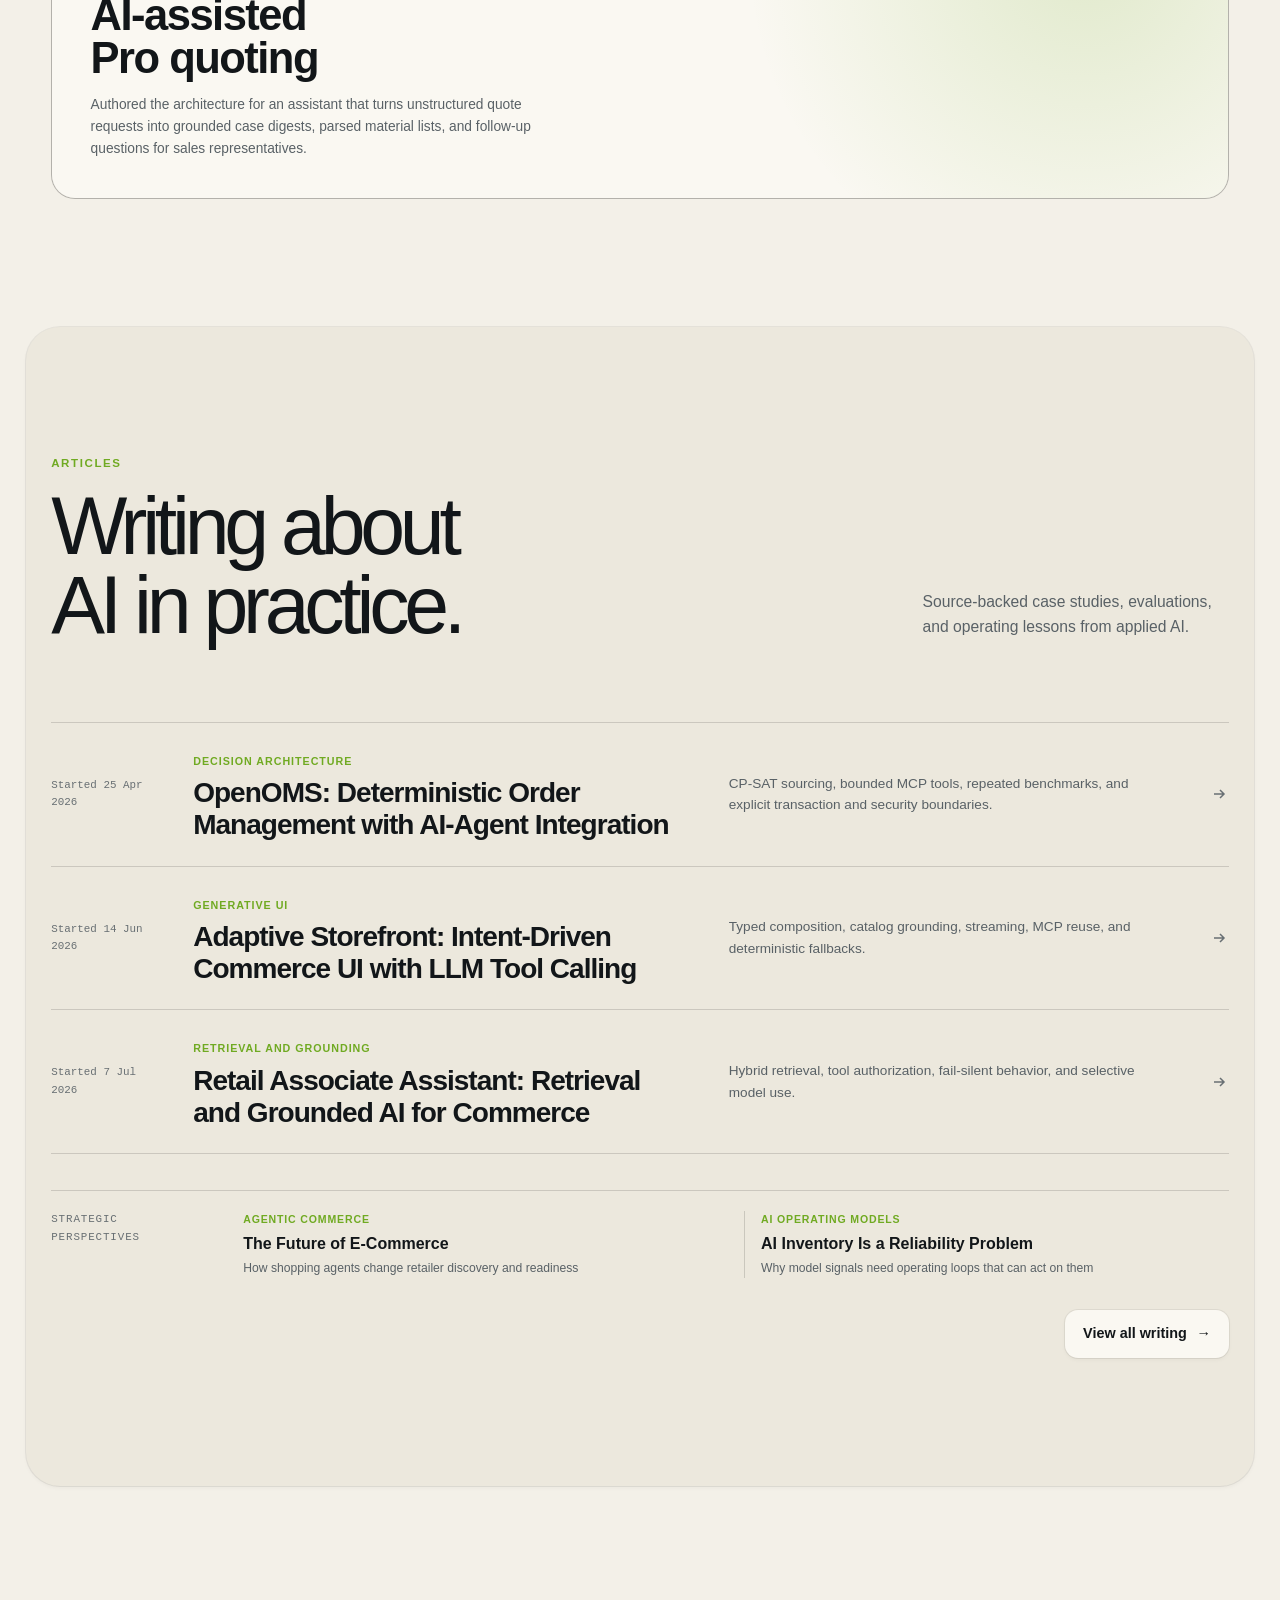
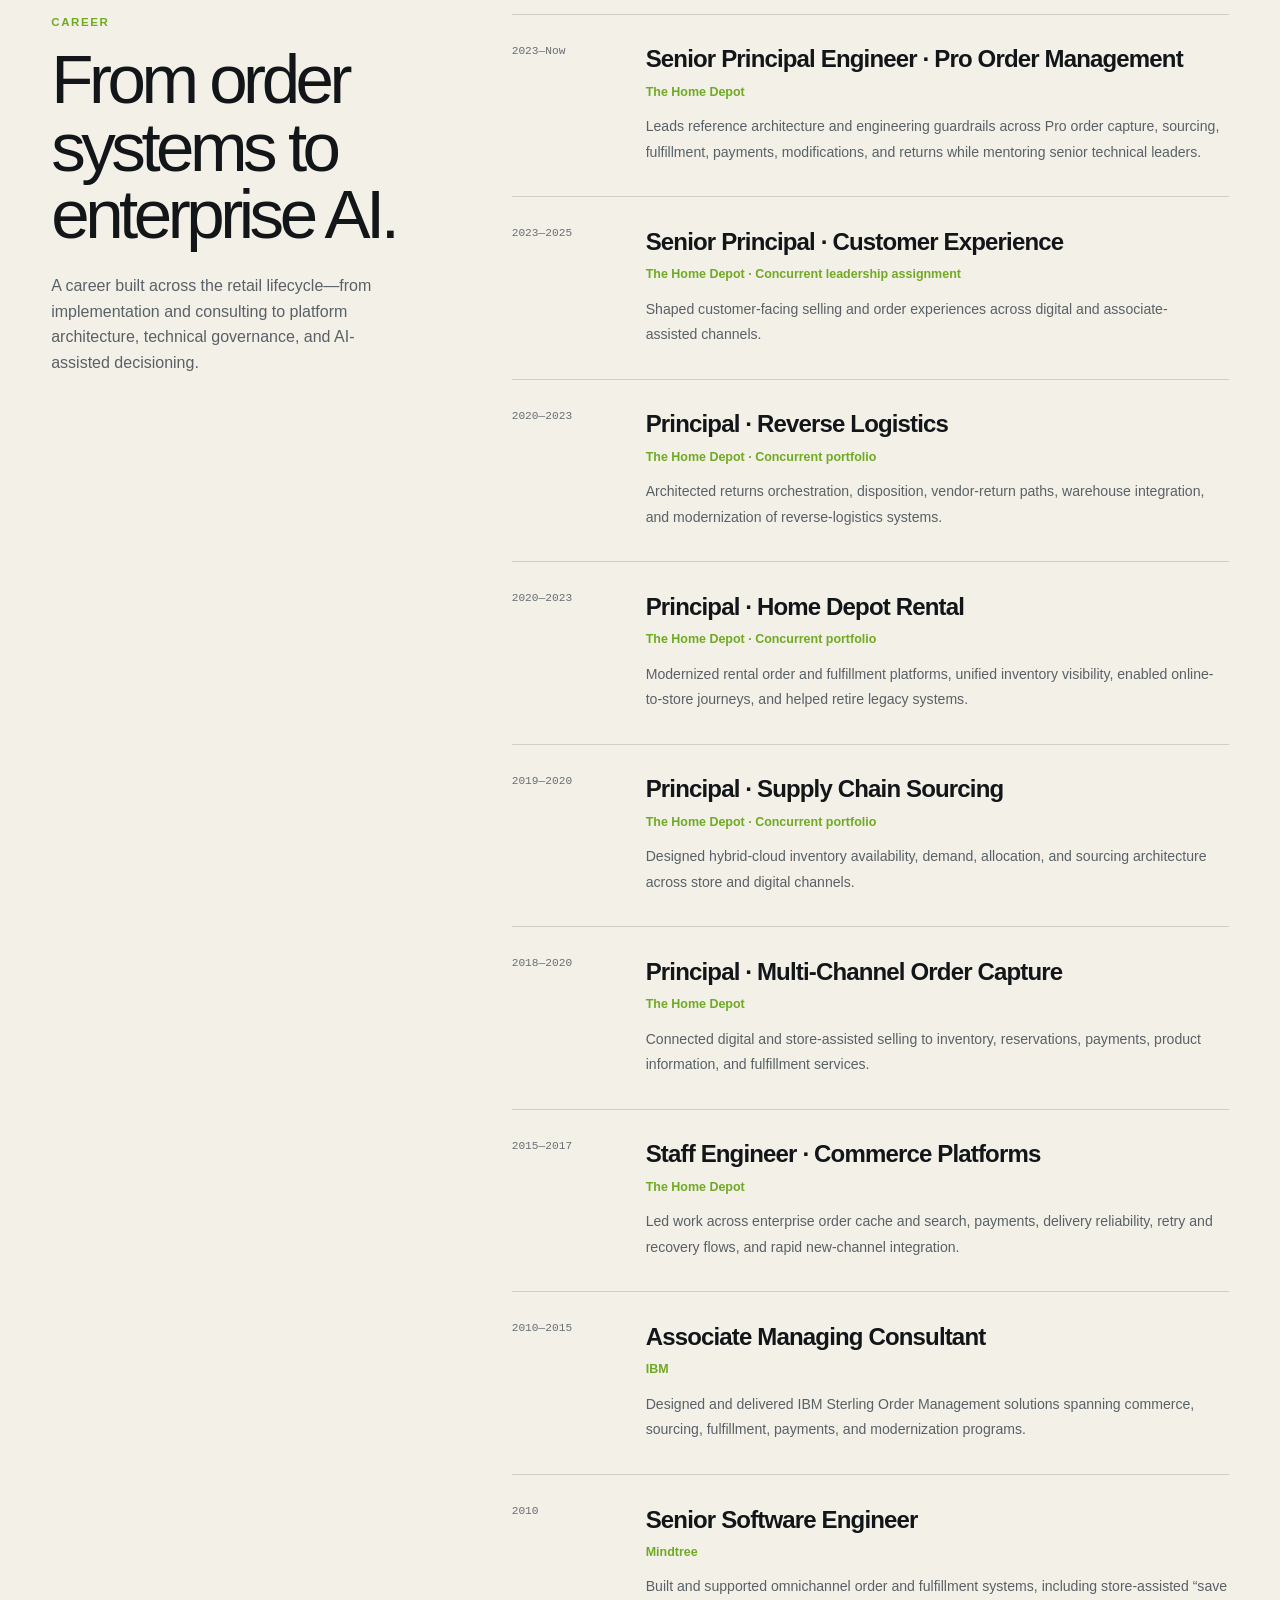
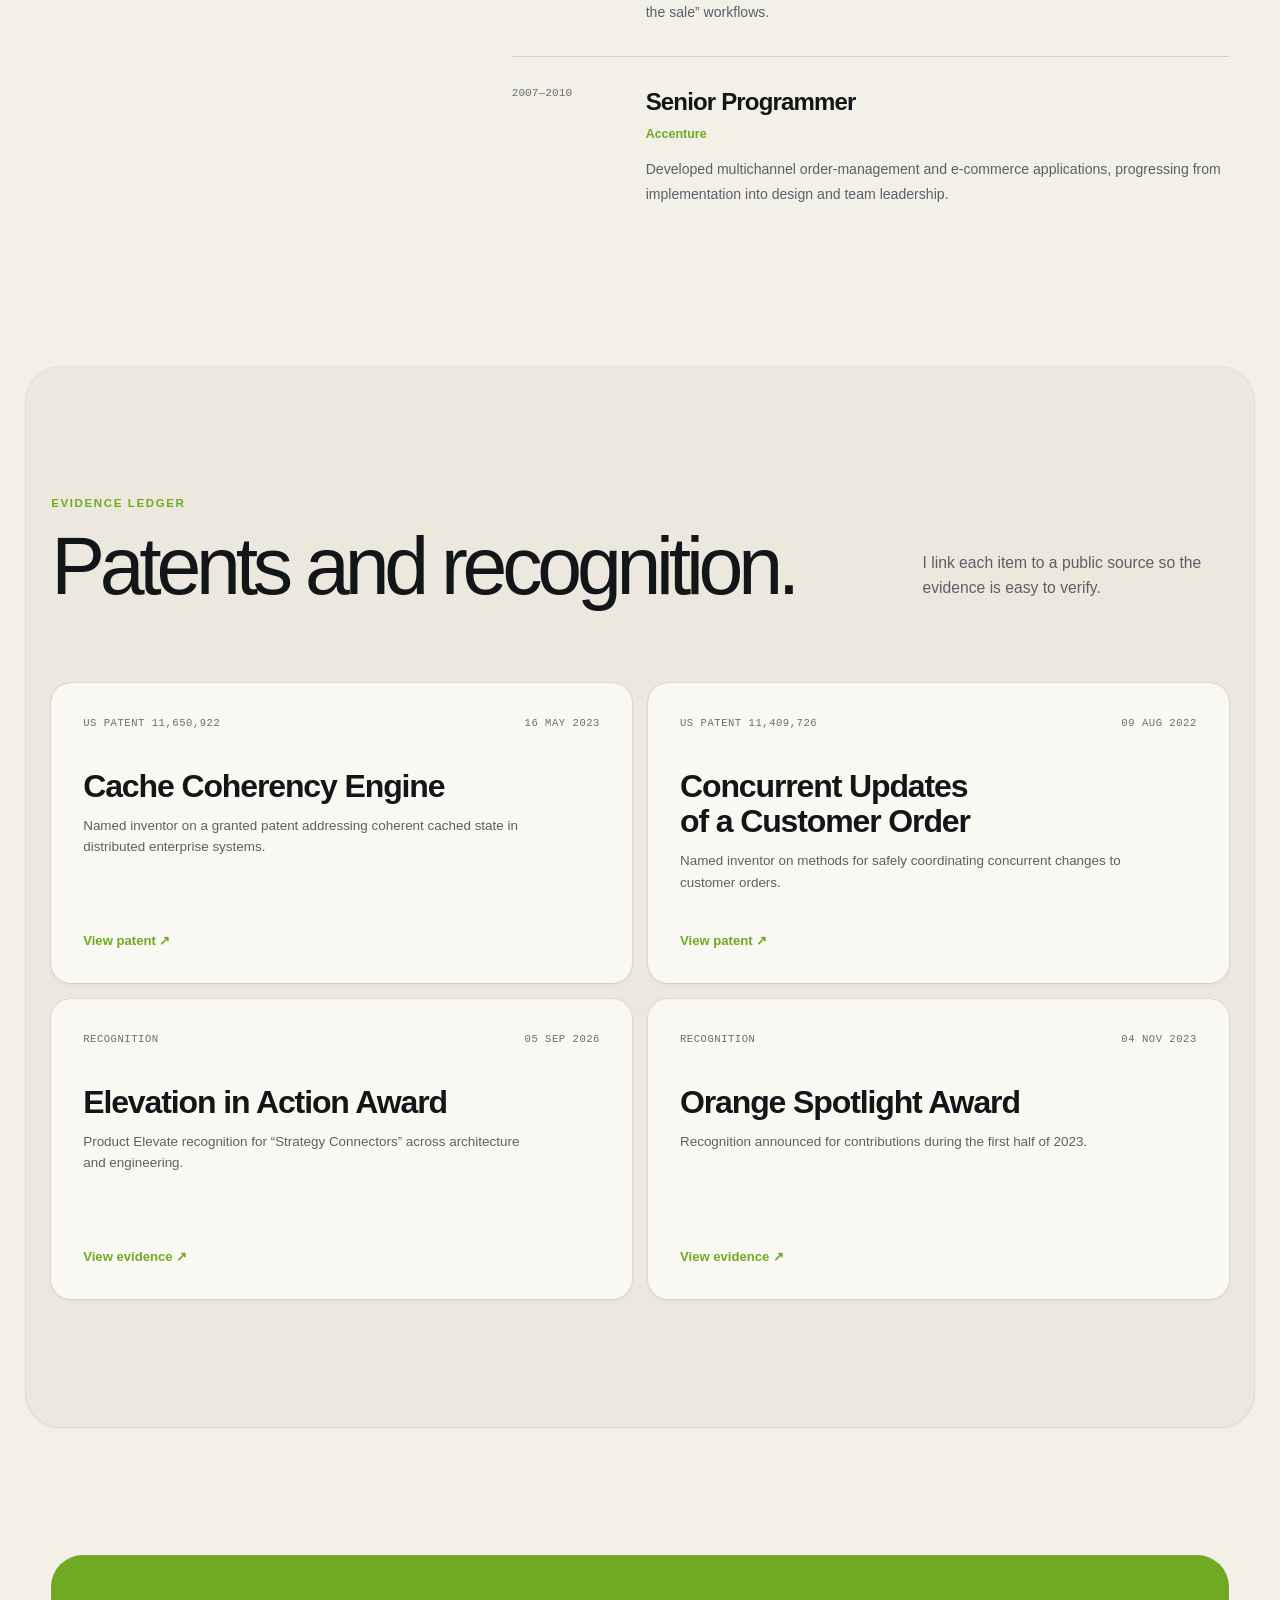
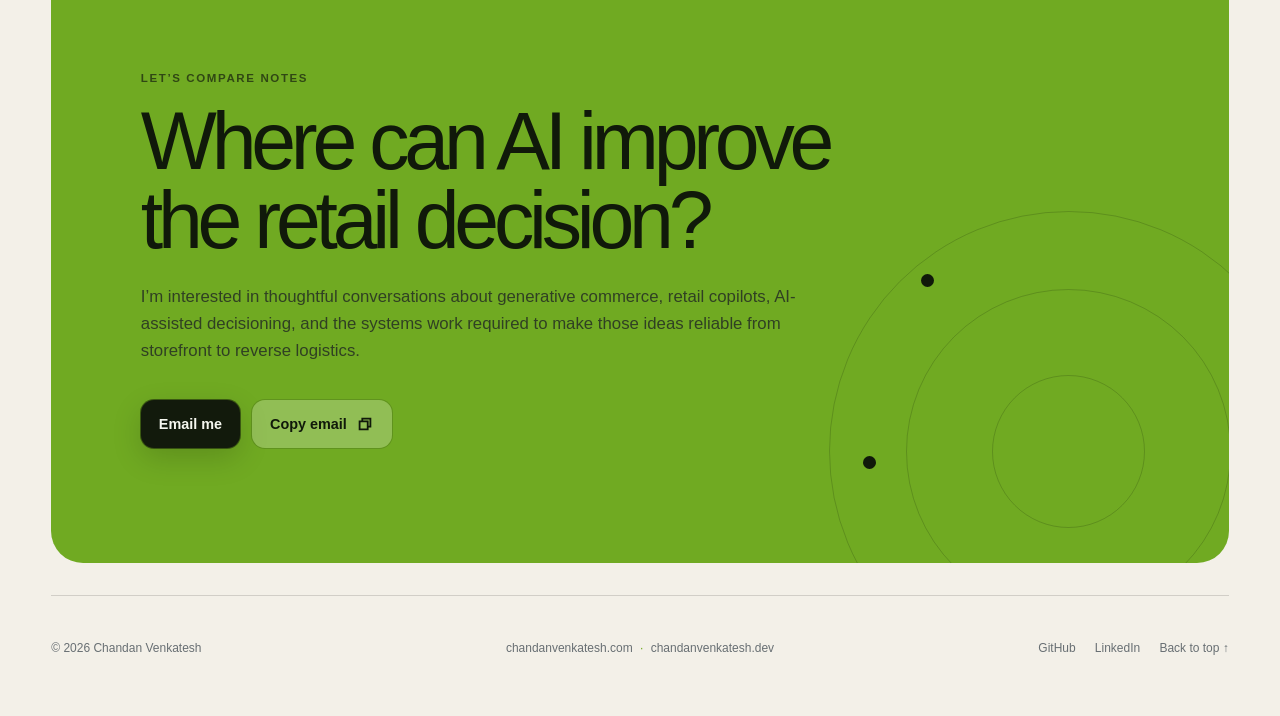
==== commit bfc50750: "feat: add resume action to homepage hero" ====
--- a/index.html
+++ b/index.html
@@ -119,6 +119,12 @@
                 <path d="m6 8 4 4 4-4"></path>
               </svg>
             </a>
+            <a class="button button-quiet" href="assets/chandan-venkatesh-resume.pdf" target="_blank" rel="noreferrer">
+              Résumé
+              <svg viewBox="0 0 20 20" fill="none" stroke="currentColor" stroke-width="2" aria-hidden="true">
+                <path d="M5 15 15 5M7 5h8v8"></path>
+              </svg>
+            </a>
             <a class="button button-quiet" href="mailto:chandan07@gmail.com">
               Start a conversation
               <svg viewBox="0 0 20 20" fill="none" stroke="currentColor" stroke-width="2" aria-hidden="true">
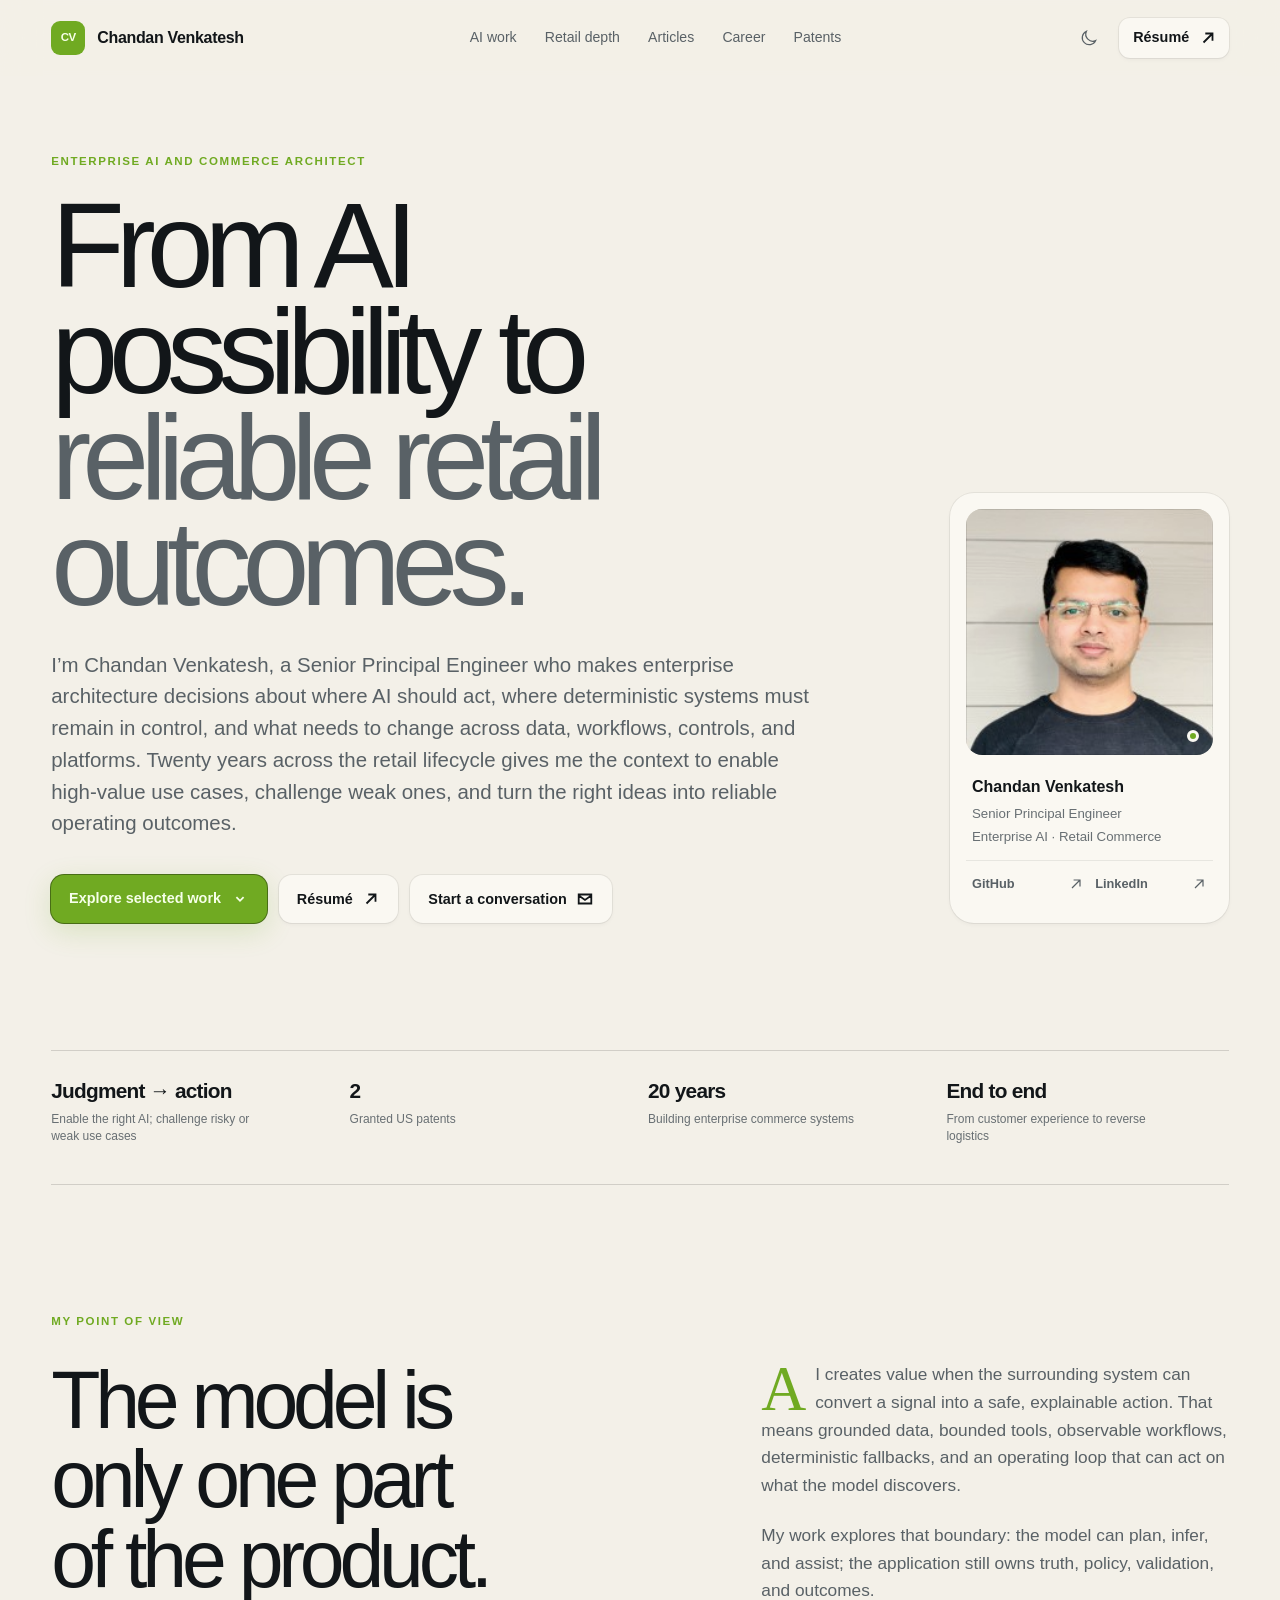
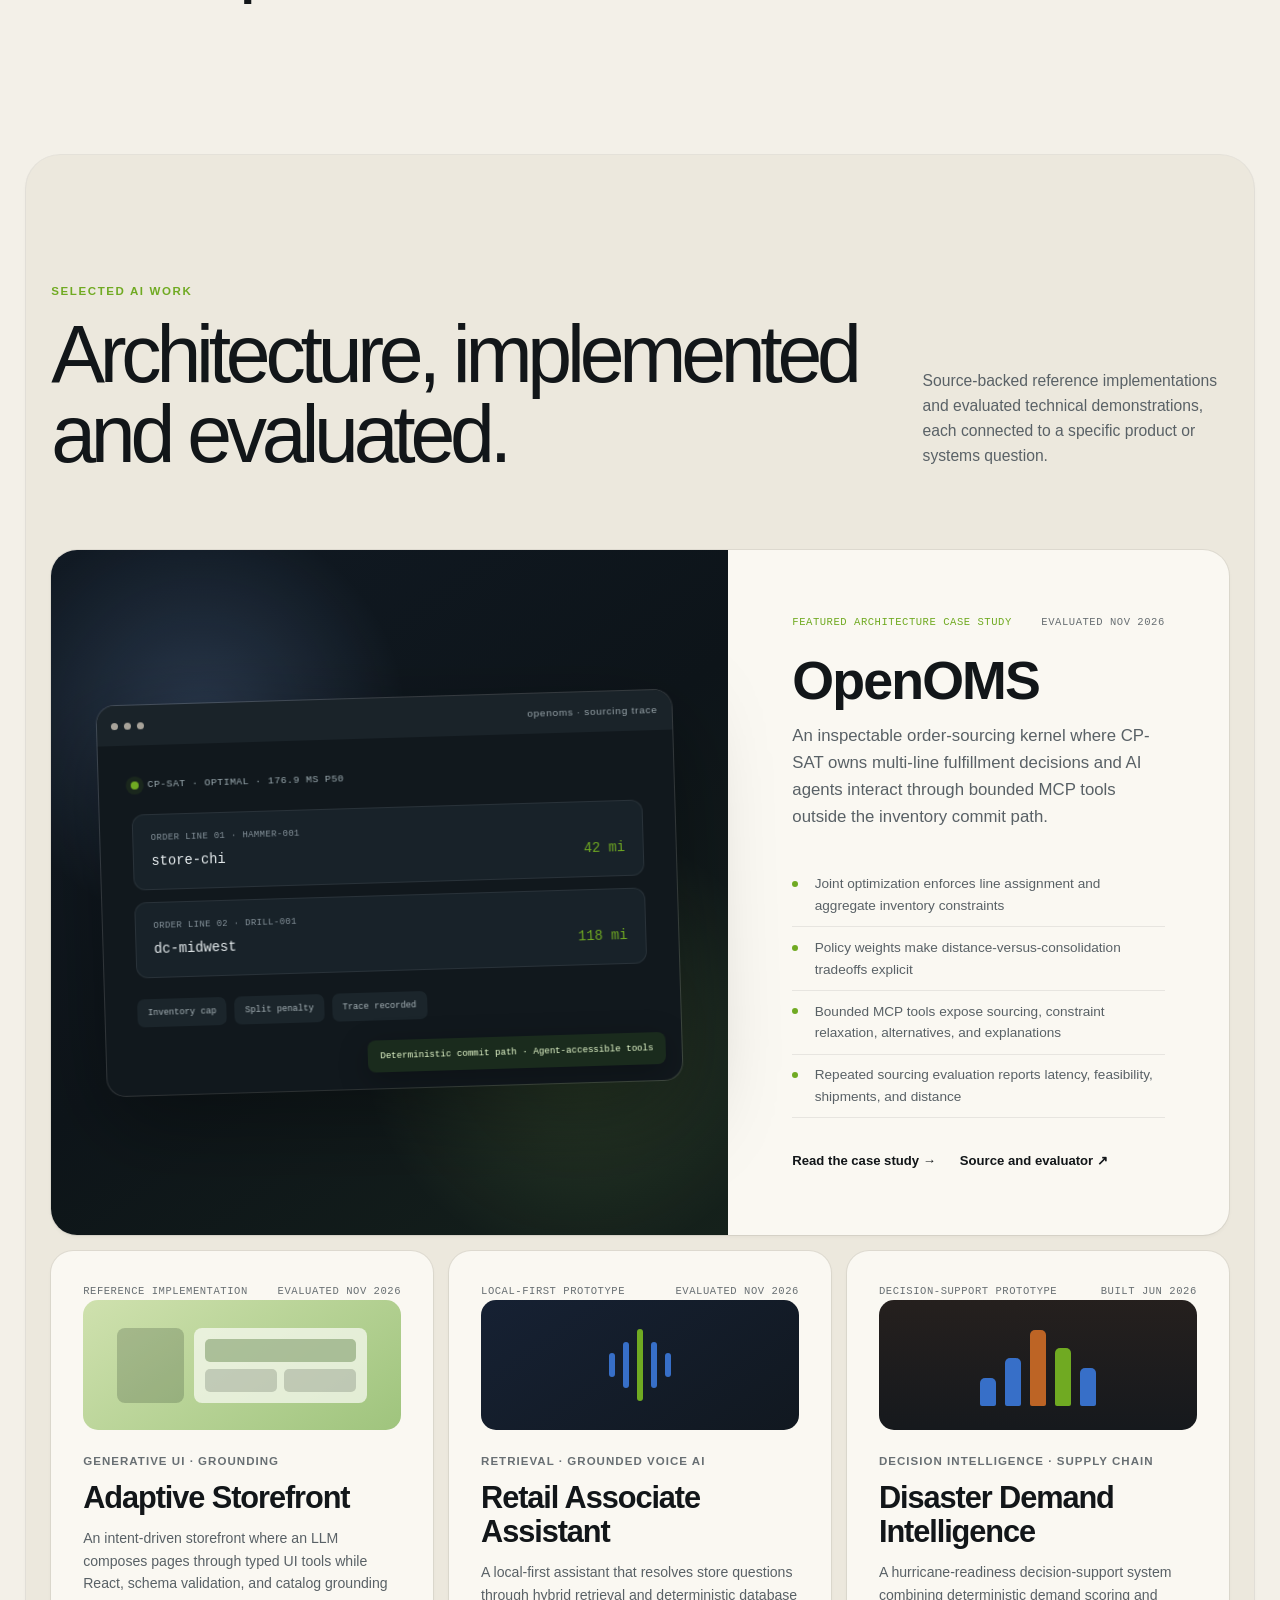
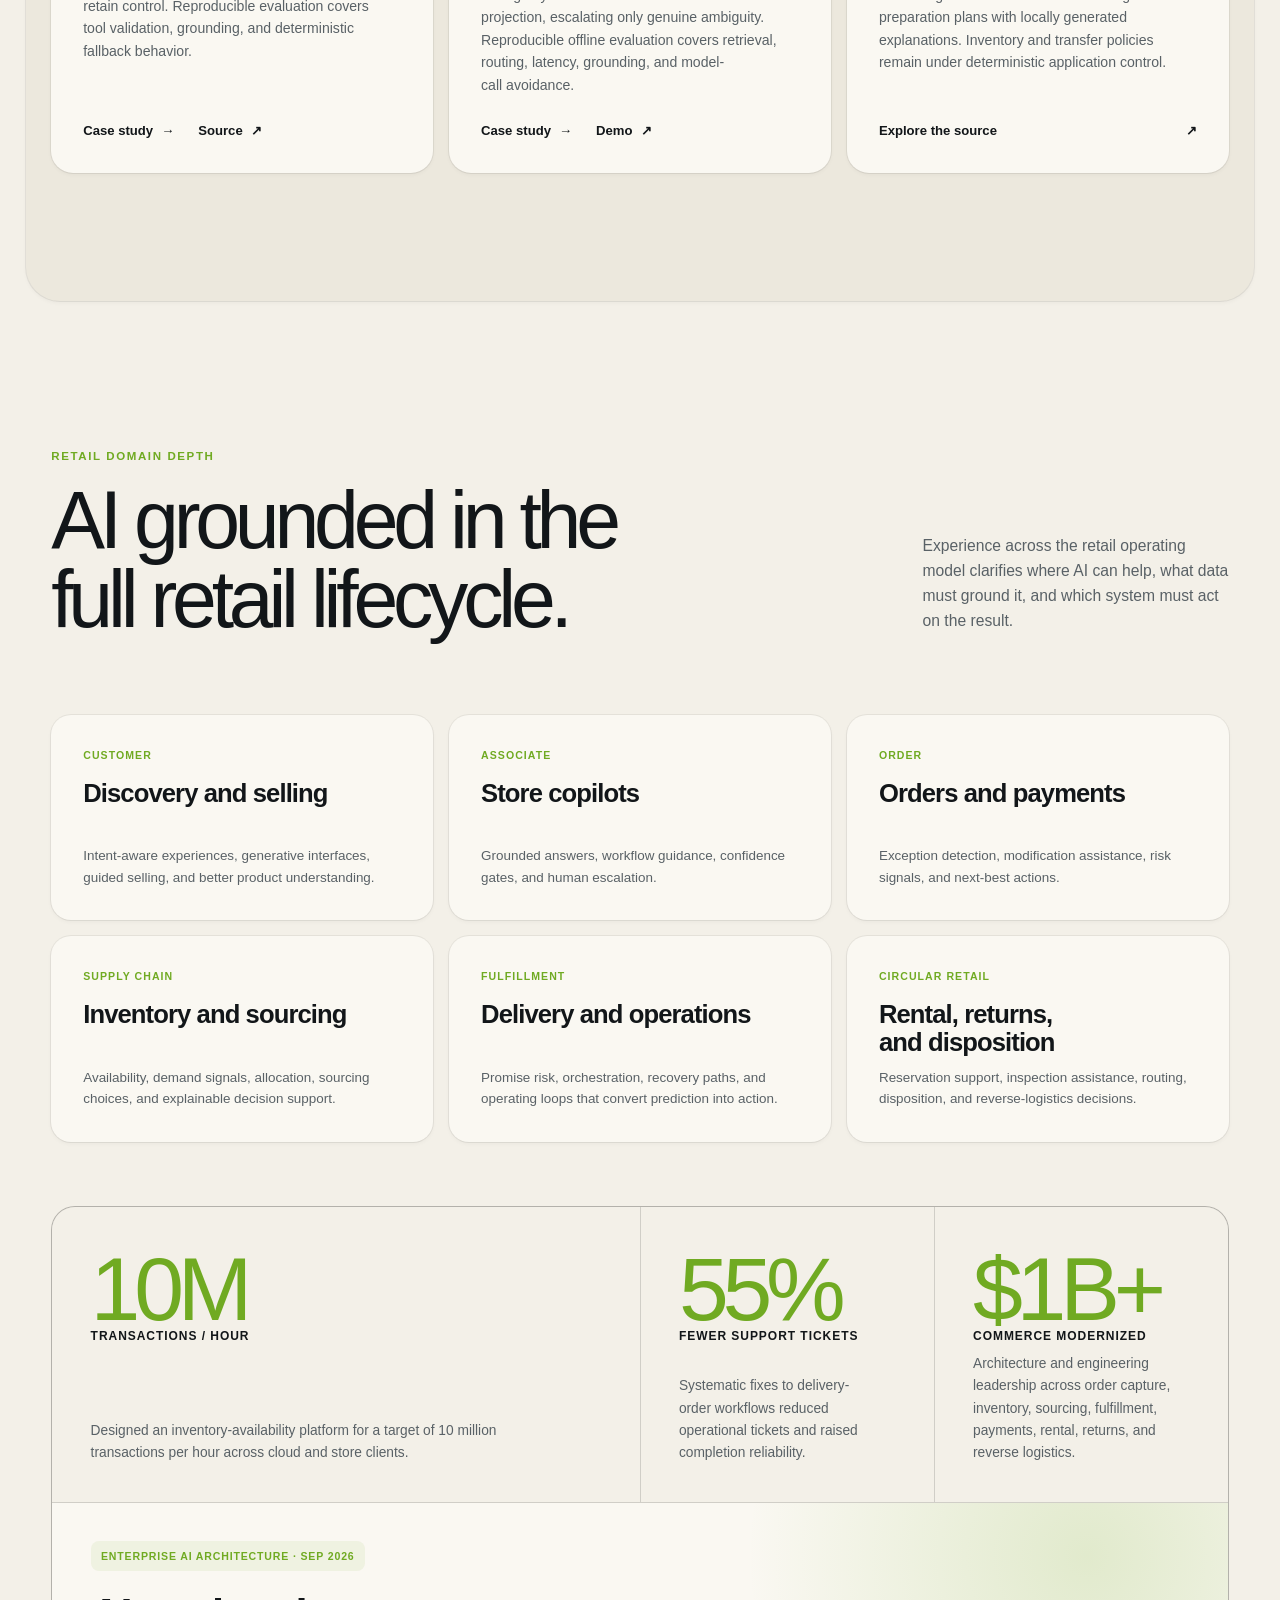
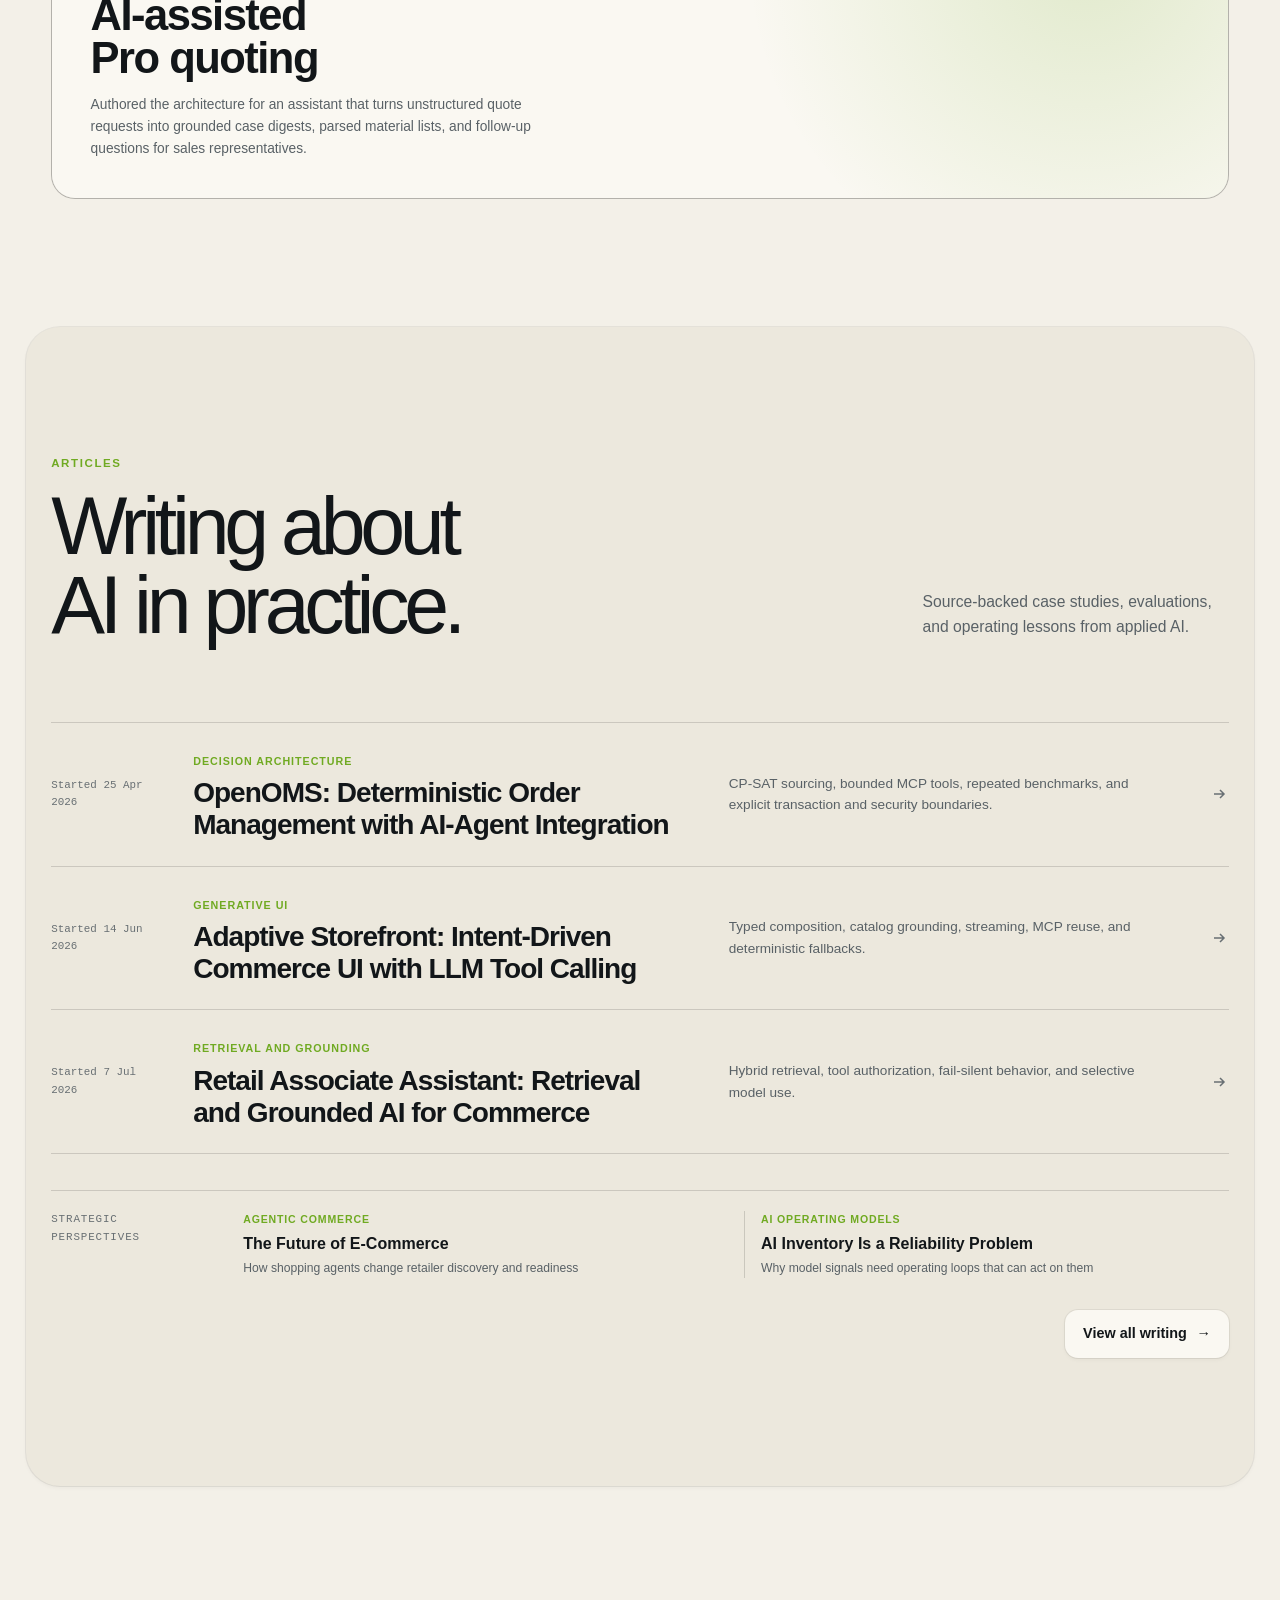
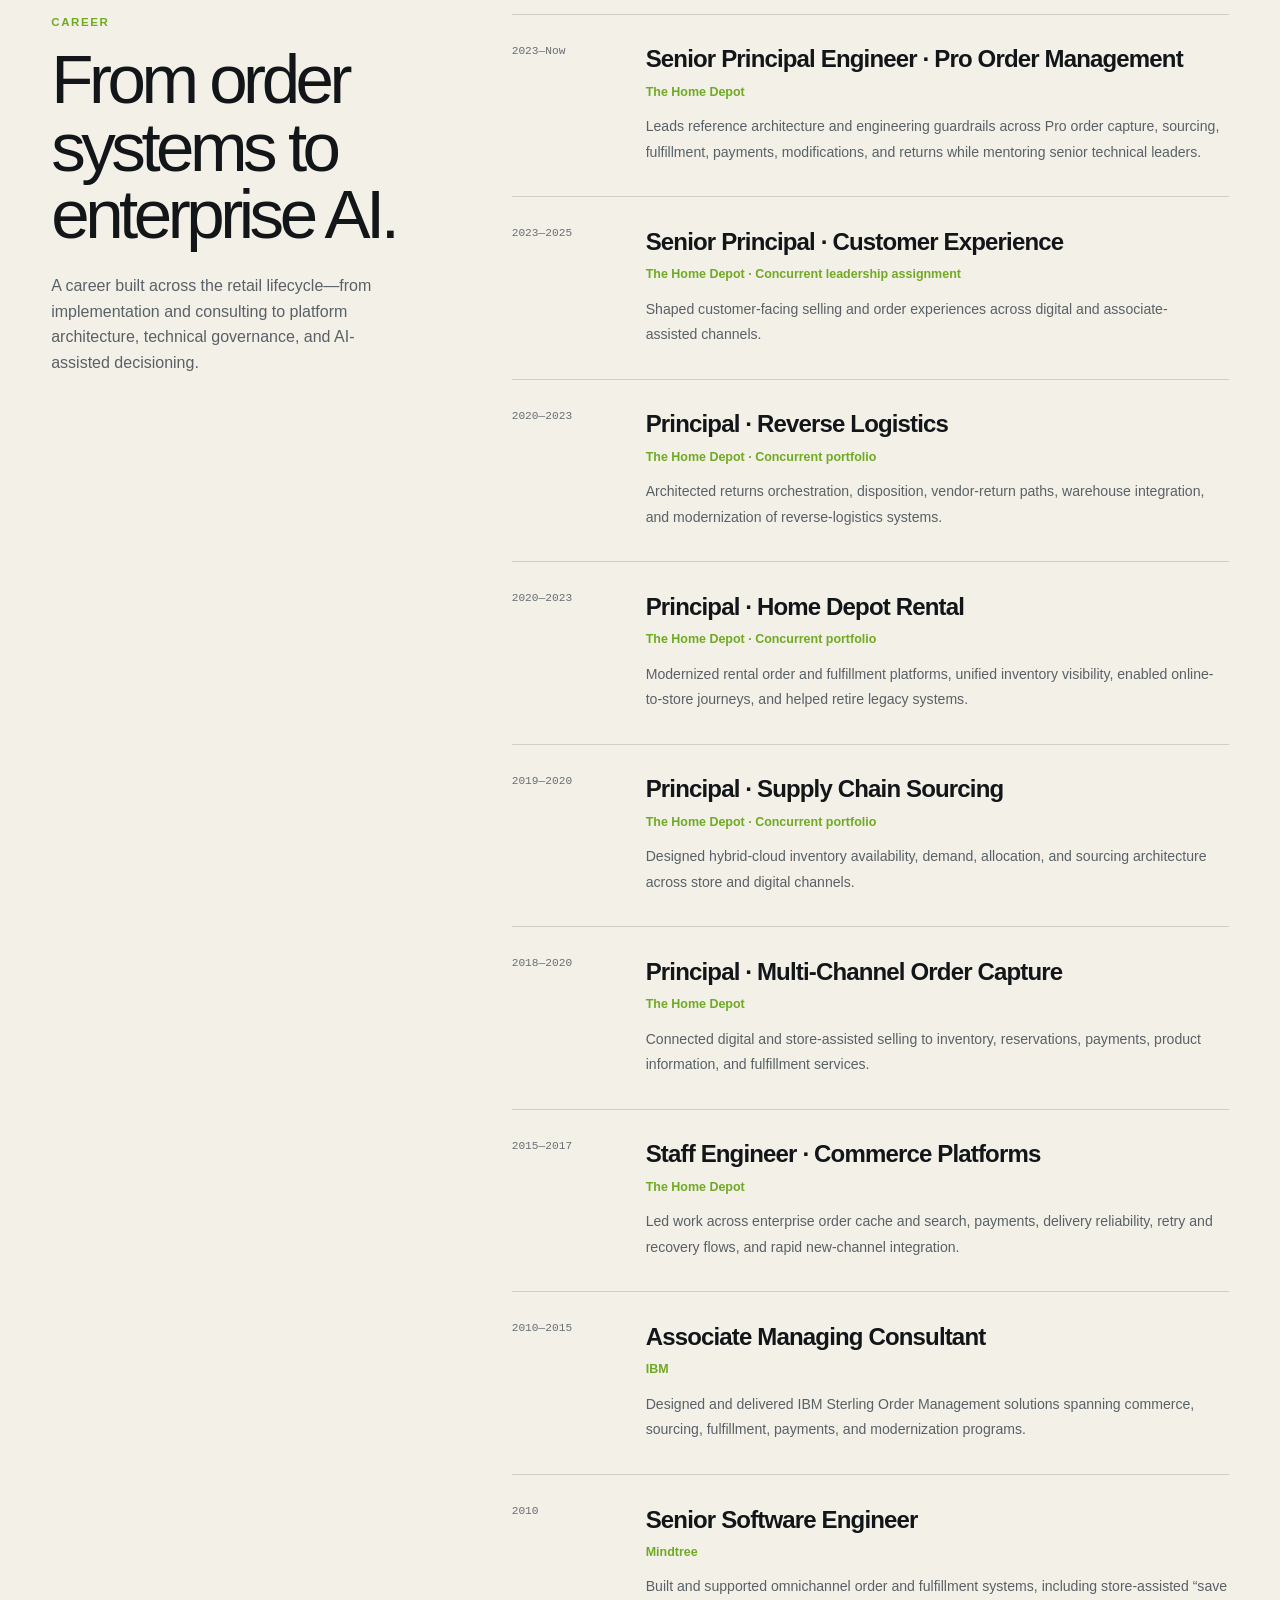
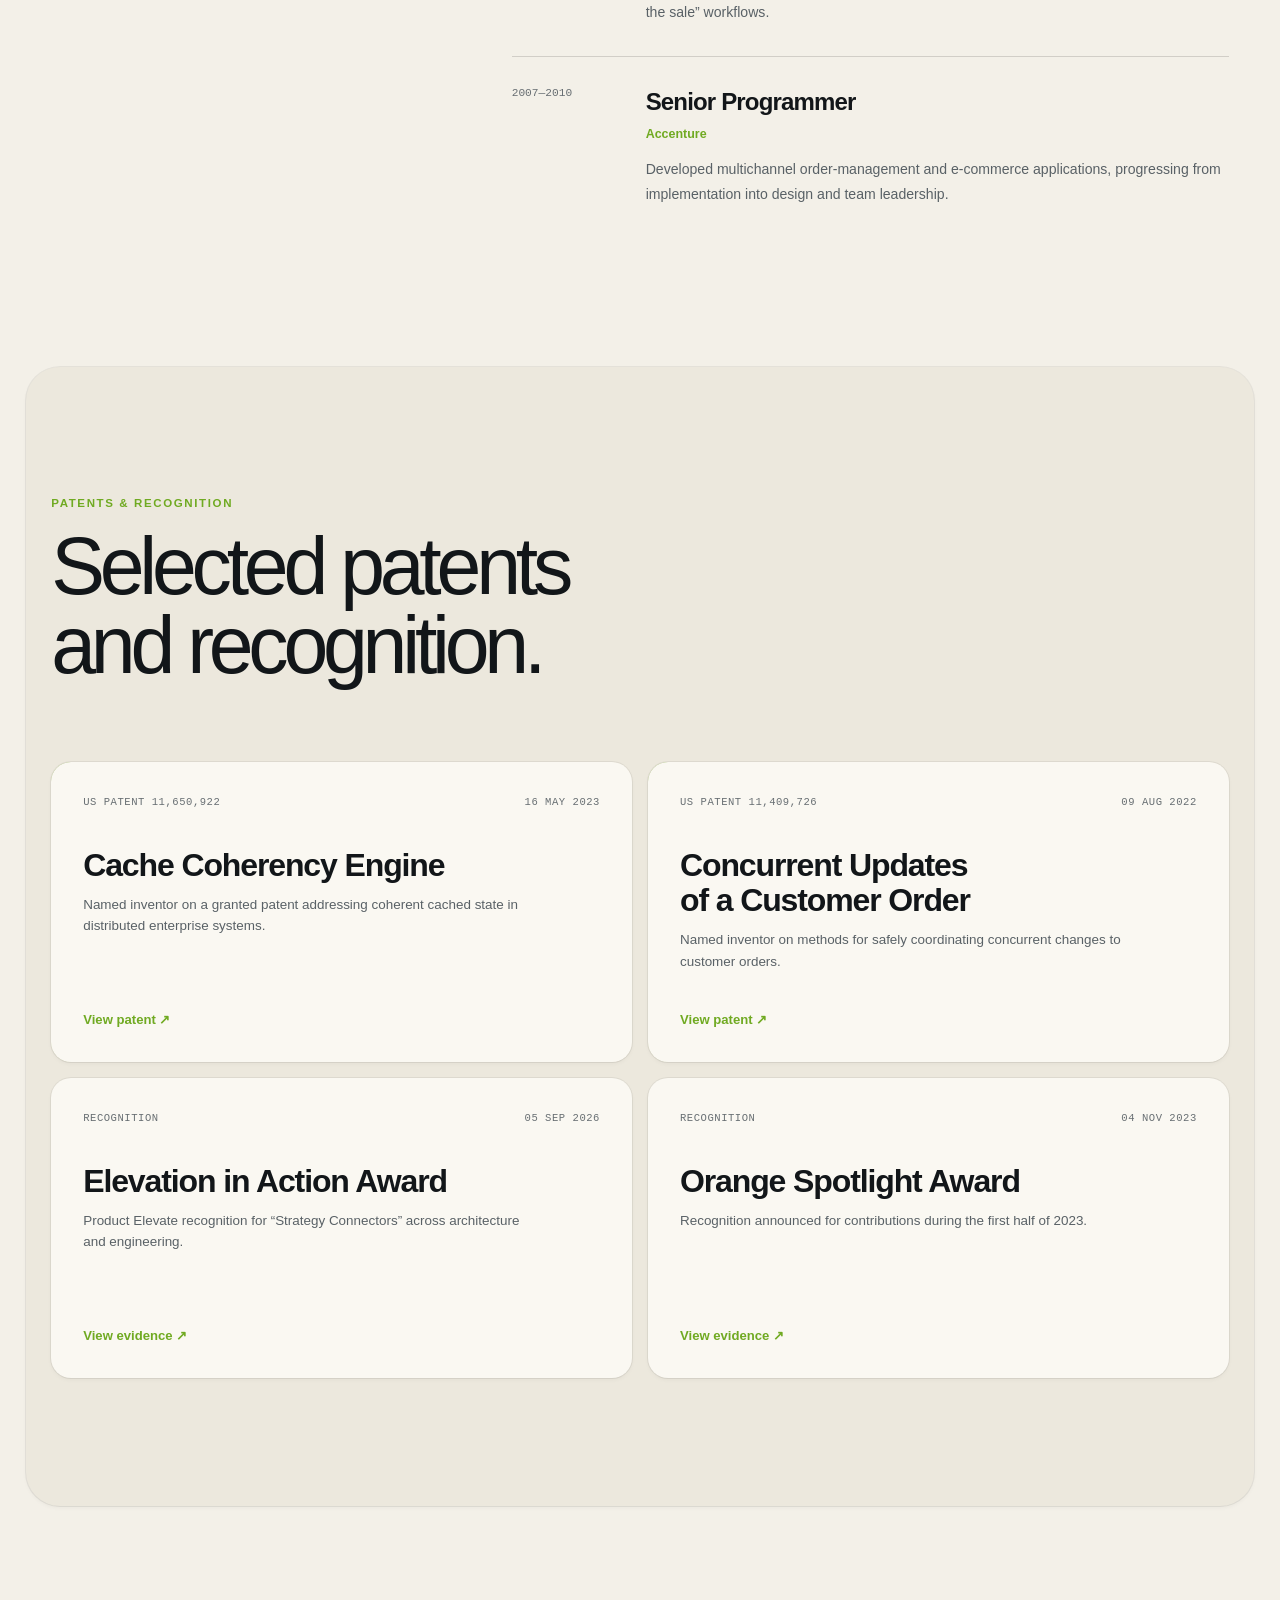
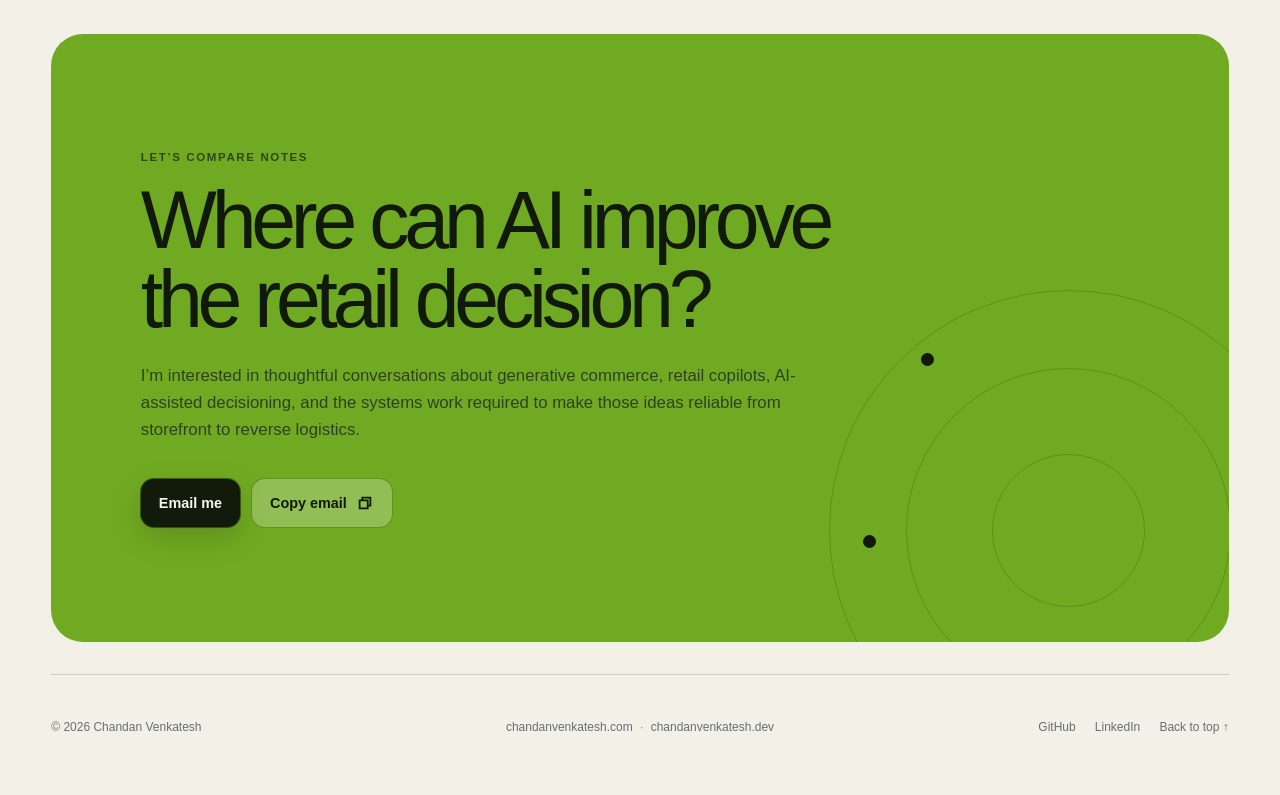
==== commit 98d1fd63: "refine patents and recognition navigation" ====
--- a/index.html
+++ b/index.html
@@ -61,7 +61,7 @@
         <a href="#impact">Retail depth</a>
         <a href="#writing">Articles</a>
         <a href="#career">Career</a>
-        <a href="#proof">Proof</a>
+        <a href="#proof">Patents</a>
       </nav>
 
       <div class="header-actions">
@@ -96,7 +96,7 @@
       <a href="#impact">Retail depth</a>
       <a href="#writing">Articles</a>
       <a href="#career">Career</a>
-      <a href="#proof">Proof</a>
+      <a href="#proof">Patents</a>
       <a href="assets/chandan-venkatesh-resume.pdf" target="_blank" rel="noreferrer">Open résumé</a>
     </nav>
 
@@ -421,10 +421,9 @@
       <section class="section proof-section" id="proof" aria-labelledby="proof-title">
         <div class="section-heading">
           <div>
-            <p class="section-kicker">Evidence ledger</p>
-            <h2 id="proof-title">Patents and recognition.</h2>
-          </div>
-          <p class="section-intro">I link each item to a public source so the evidence is easy to verify.</p>
+            <p class="section-kicker">Patents &amp; recognition</p>
+            <h2 id="proof-title">Selected patents and recognition.</h2>
+          </div>
         </div>
 
         <div class="proof-grid">
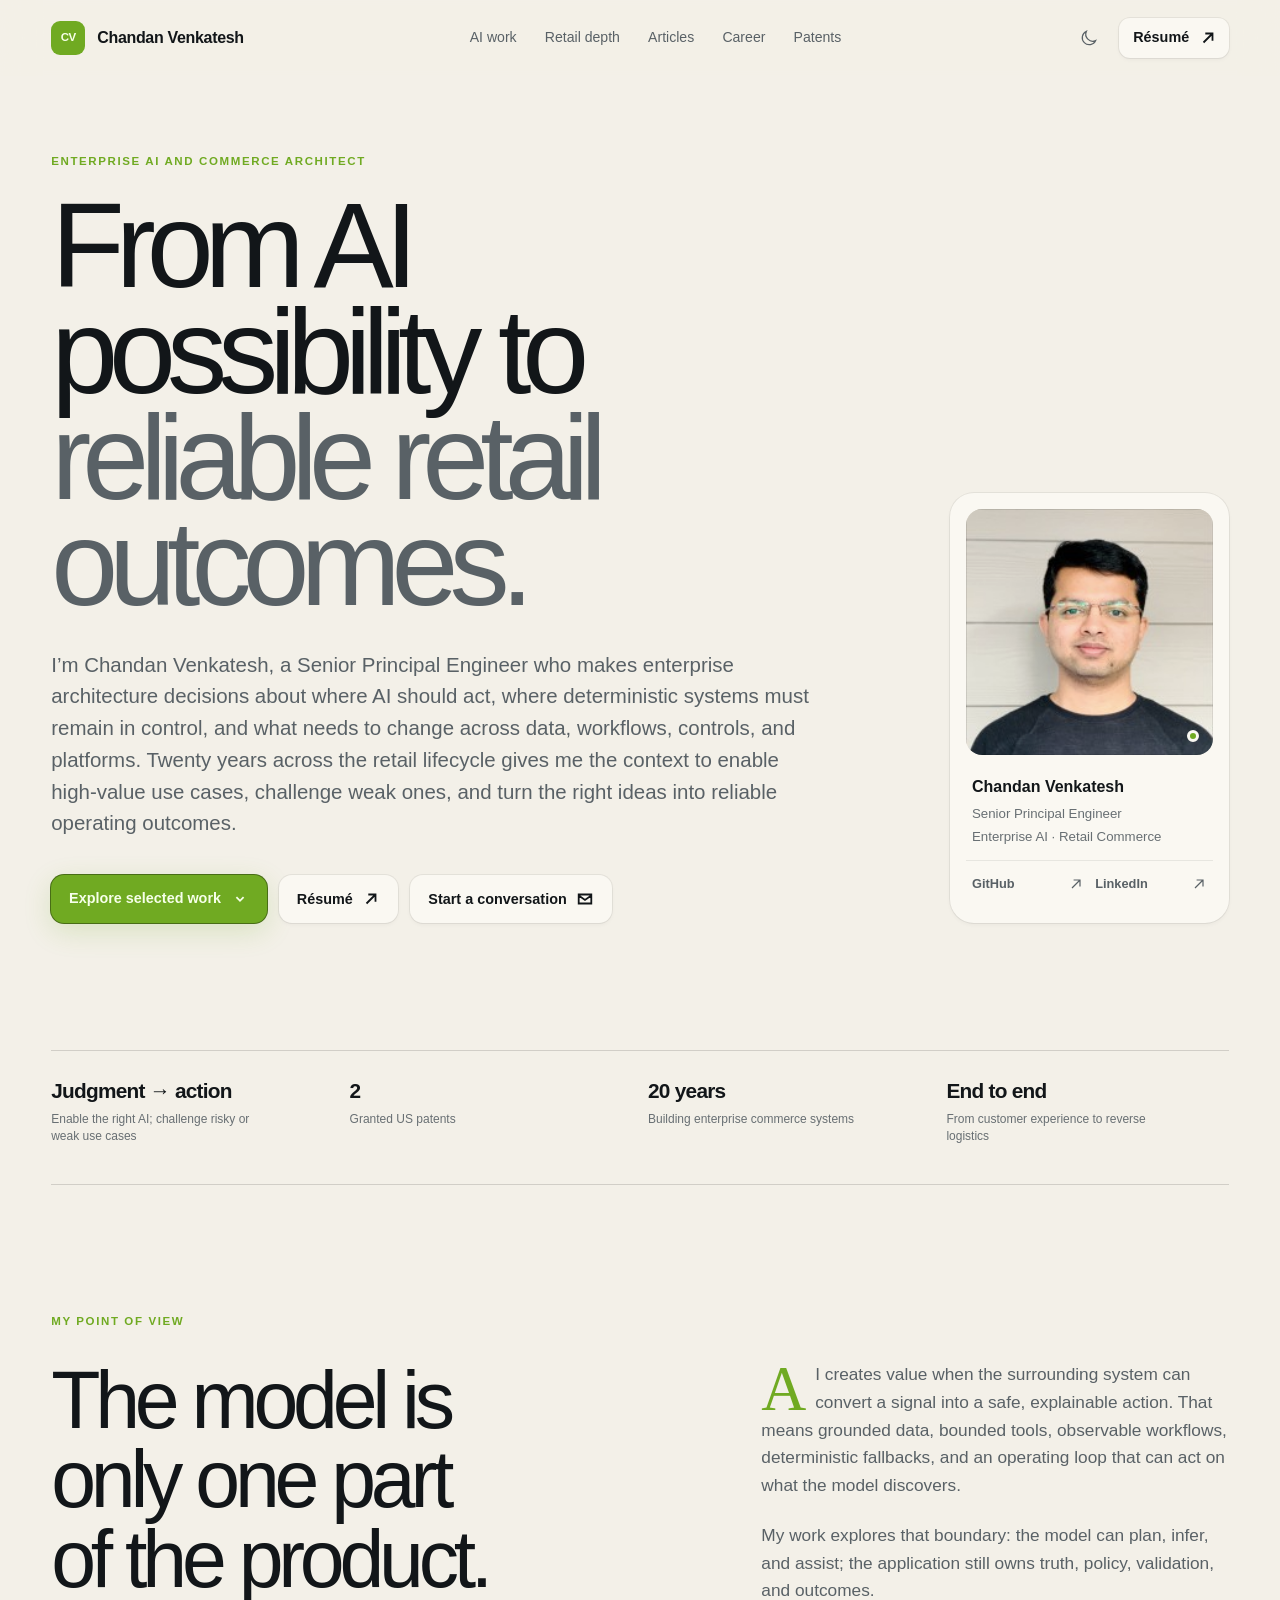
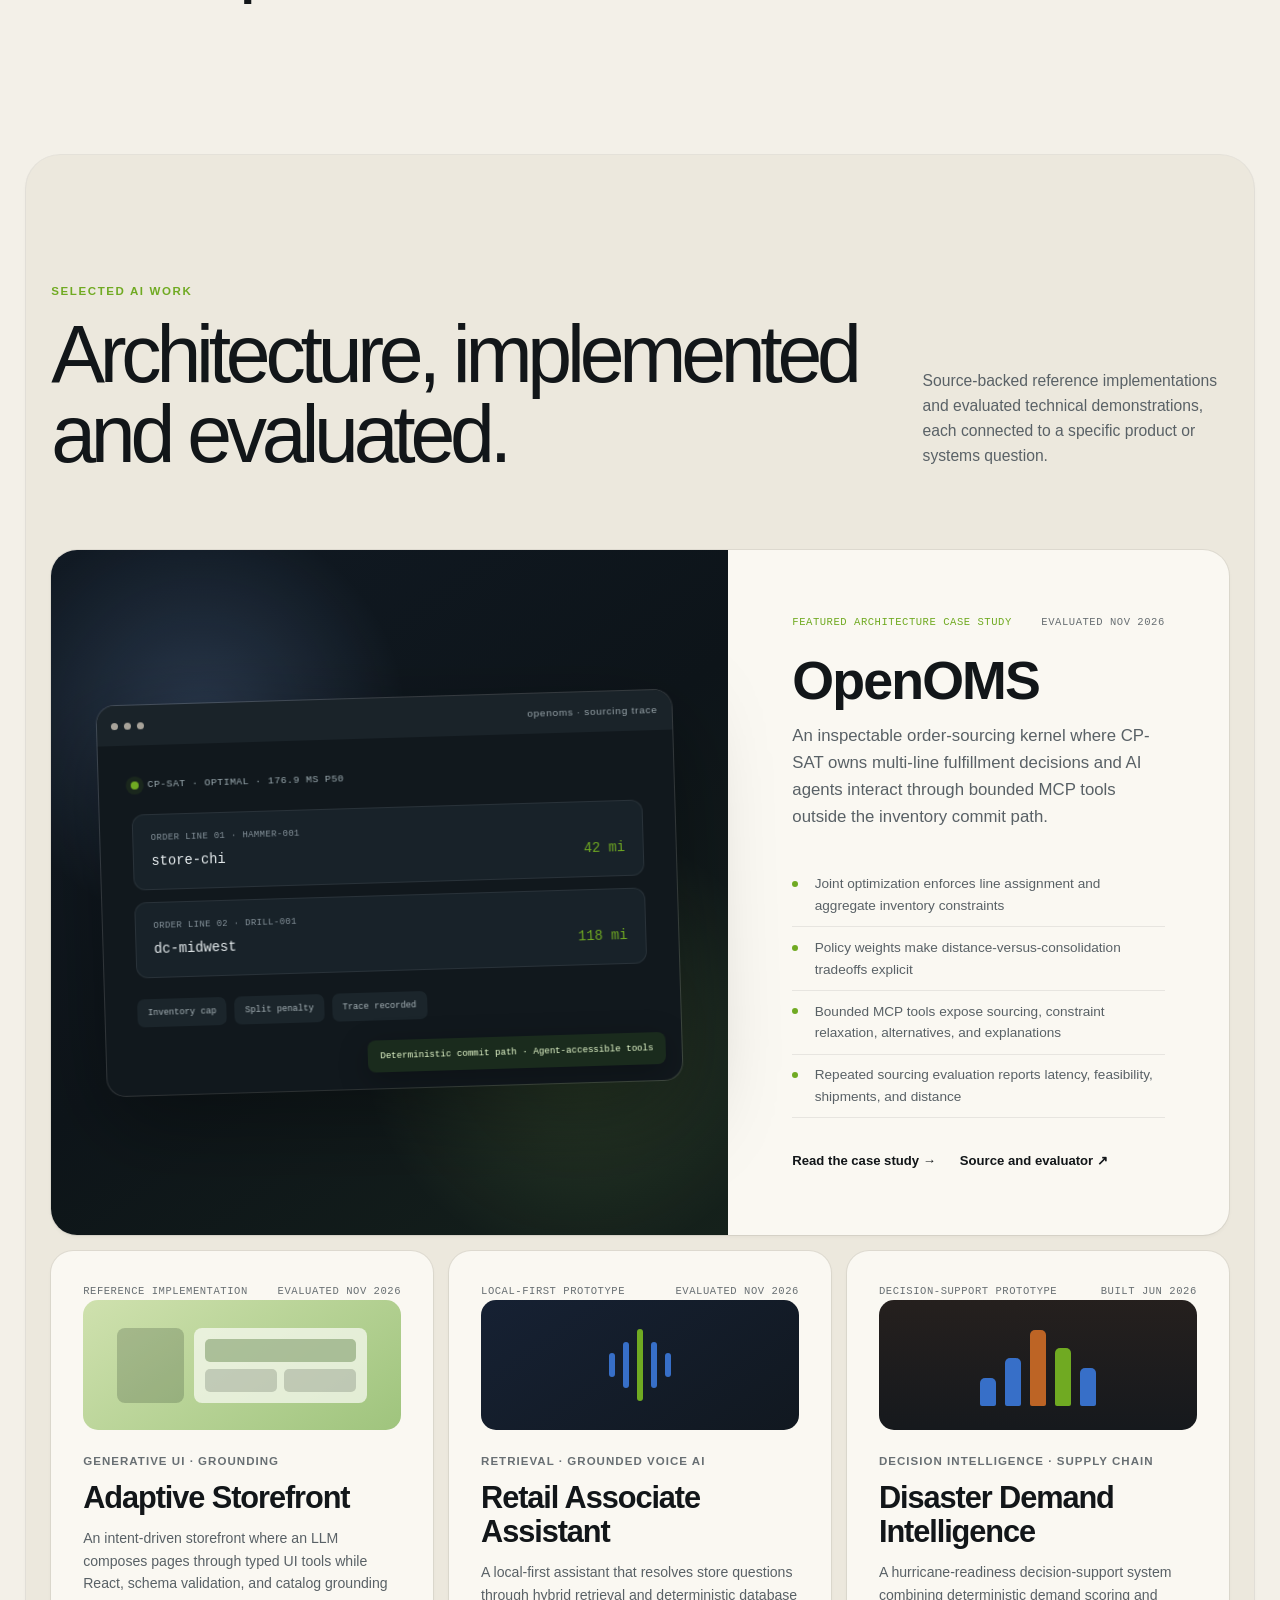
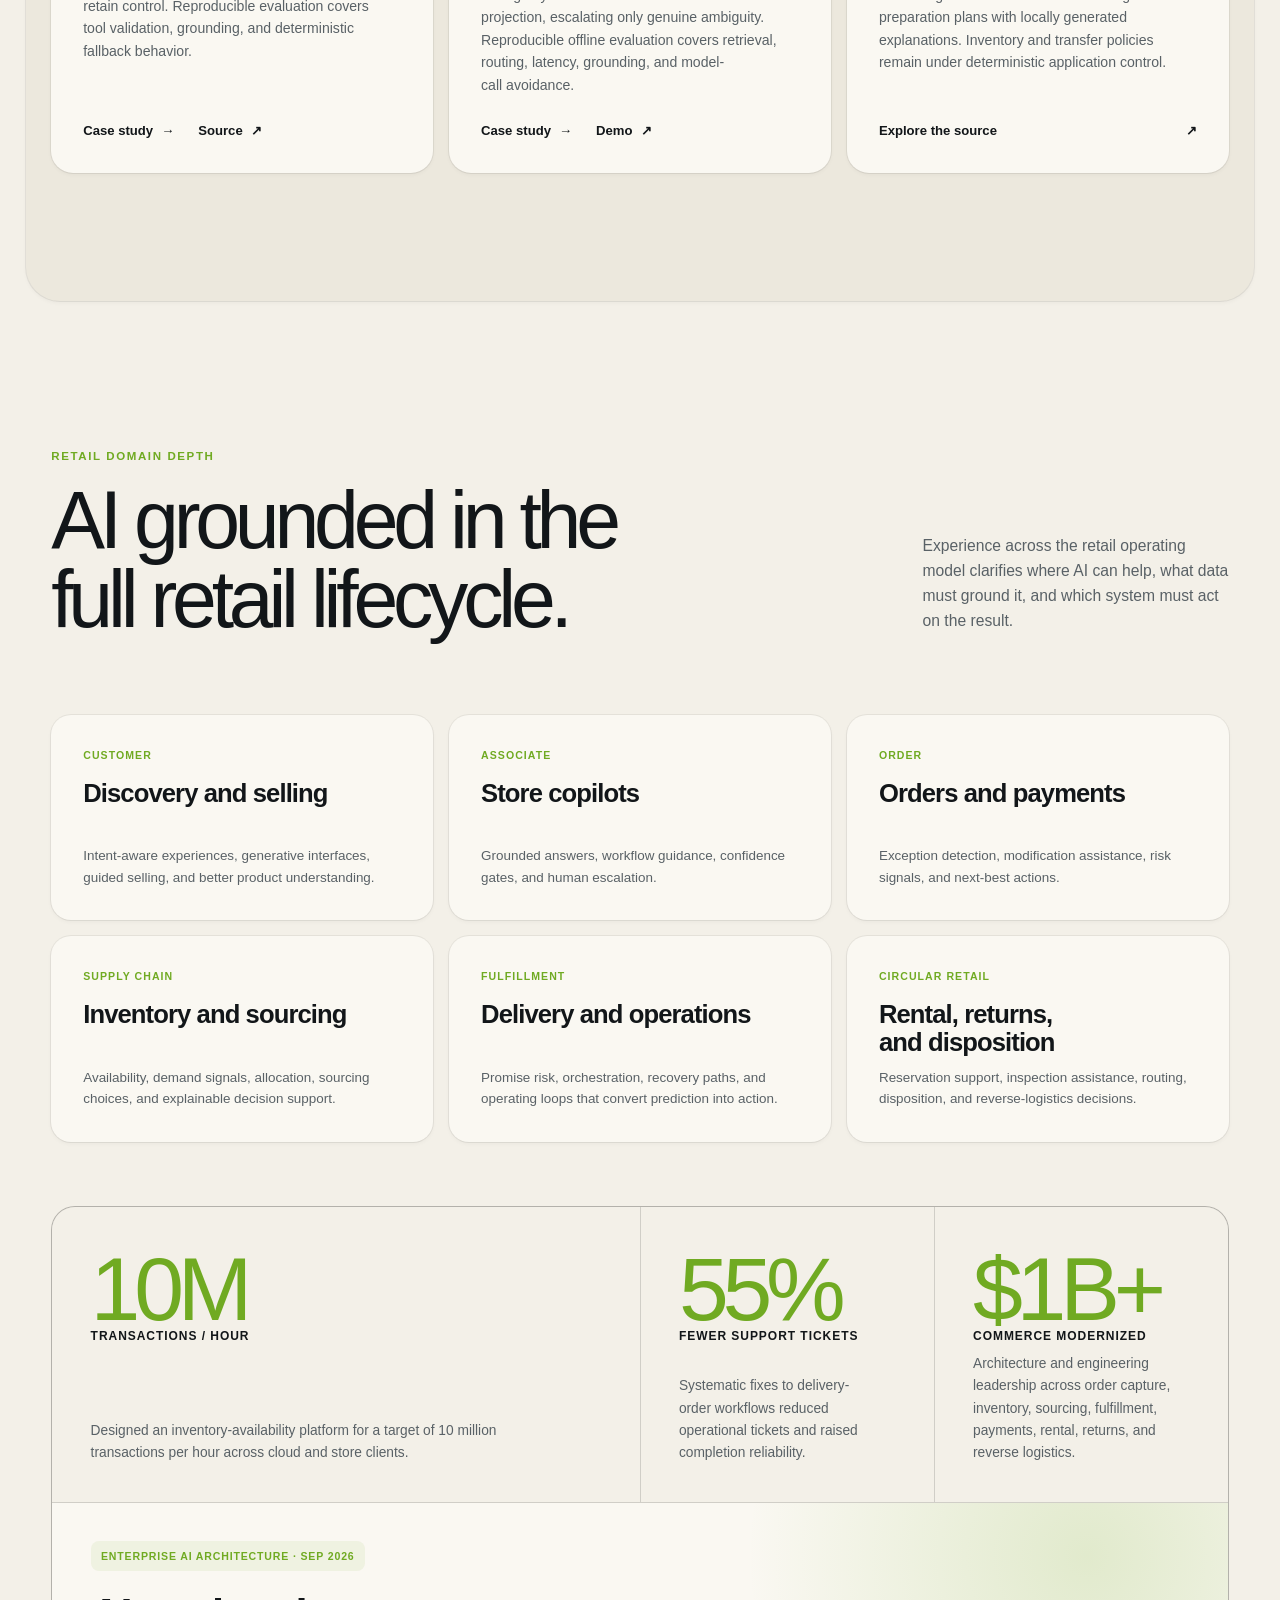
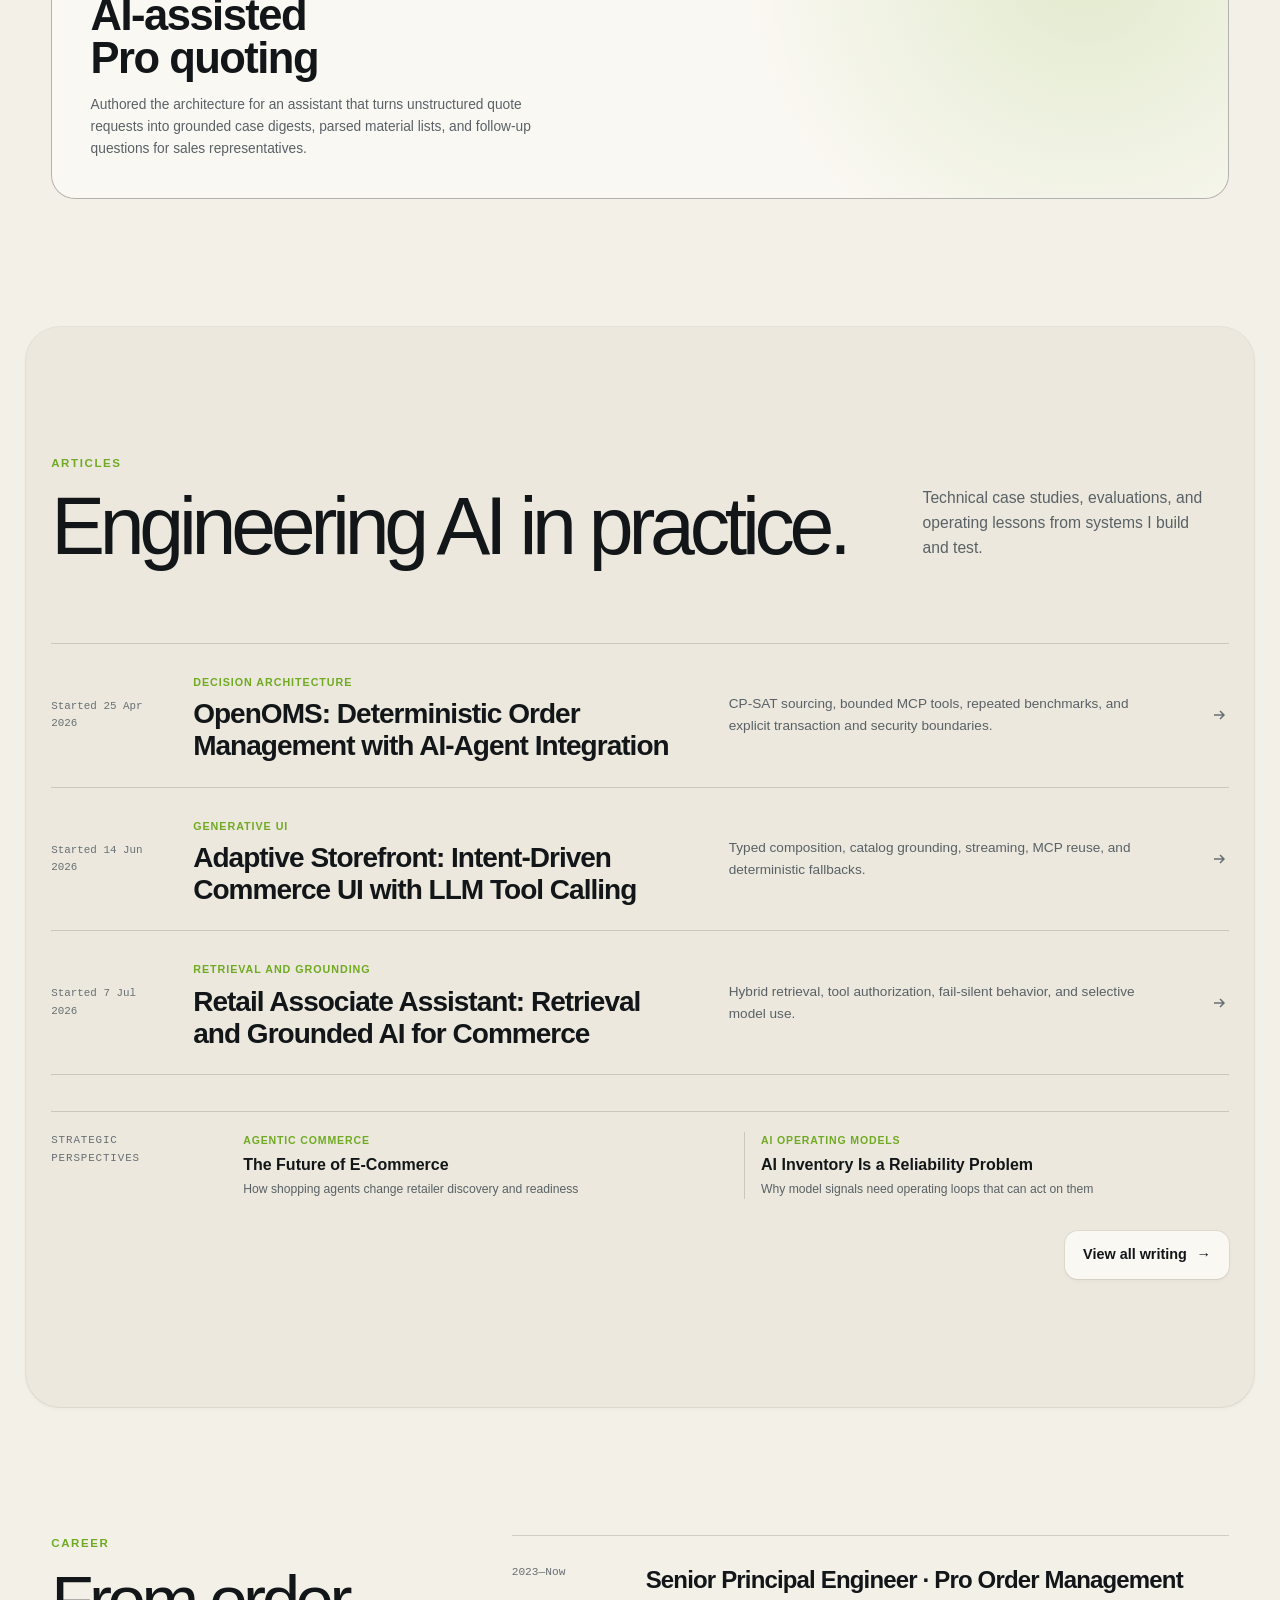
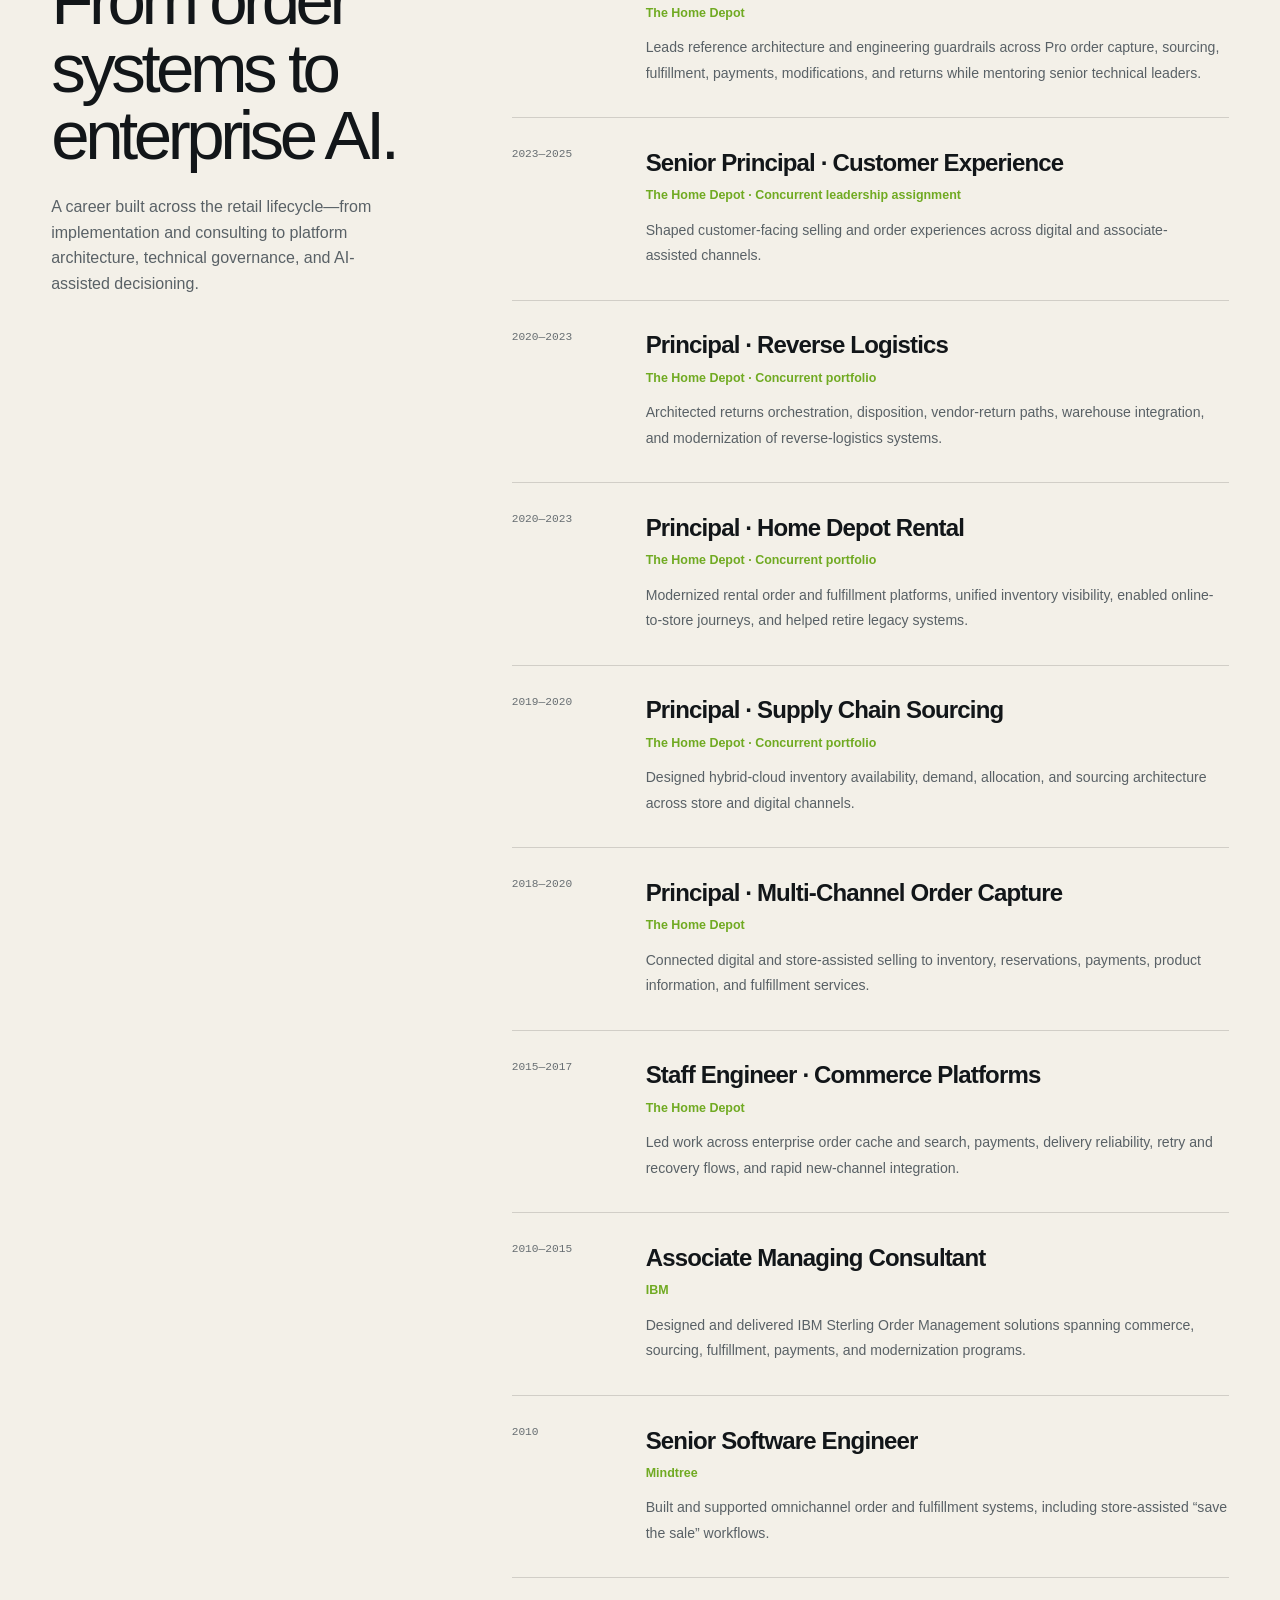
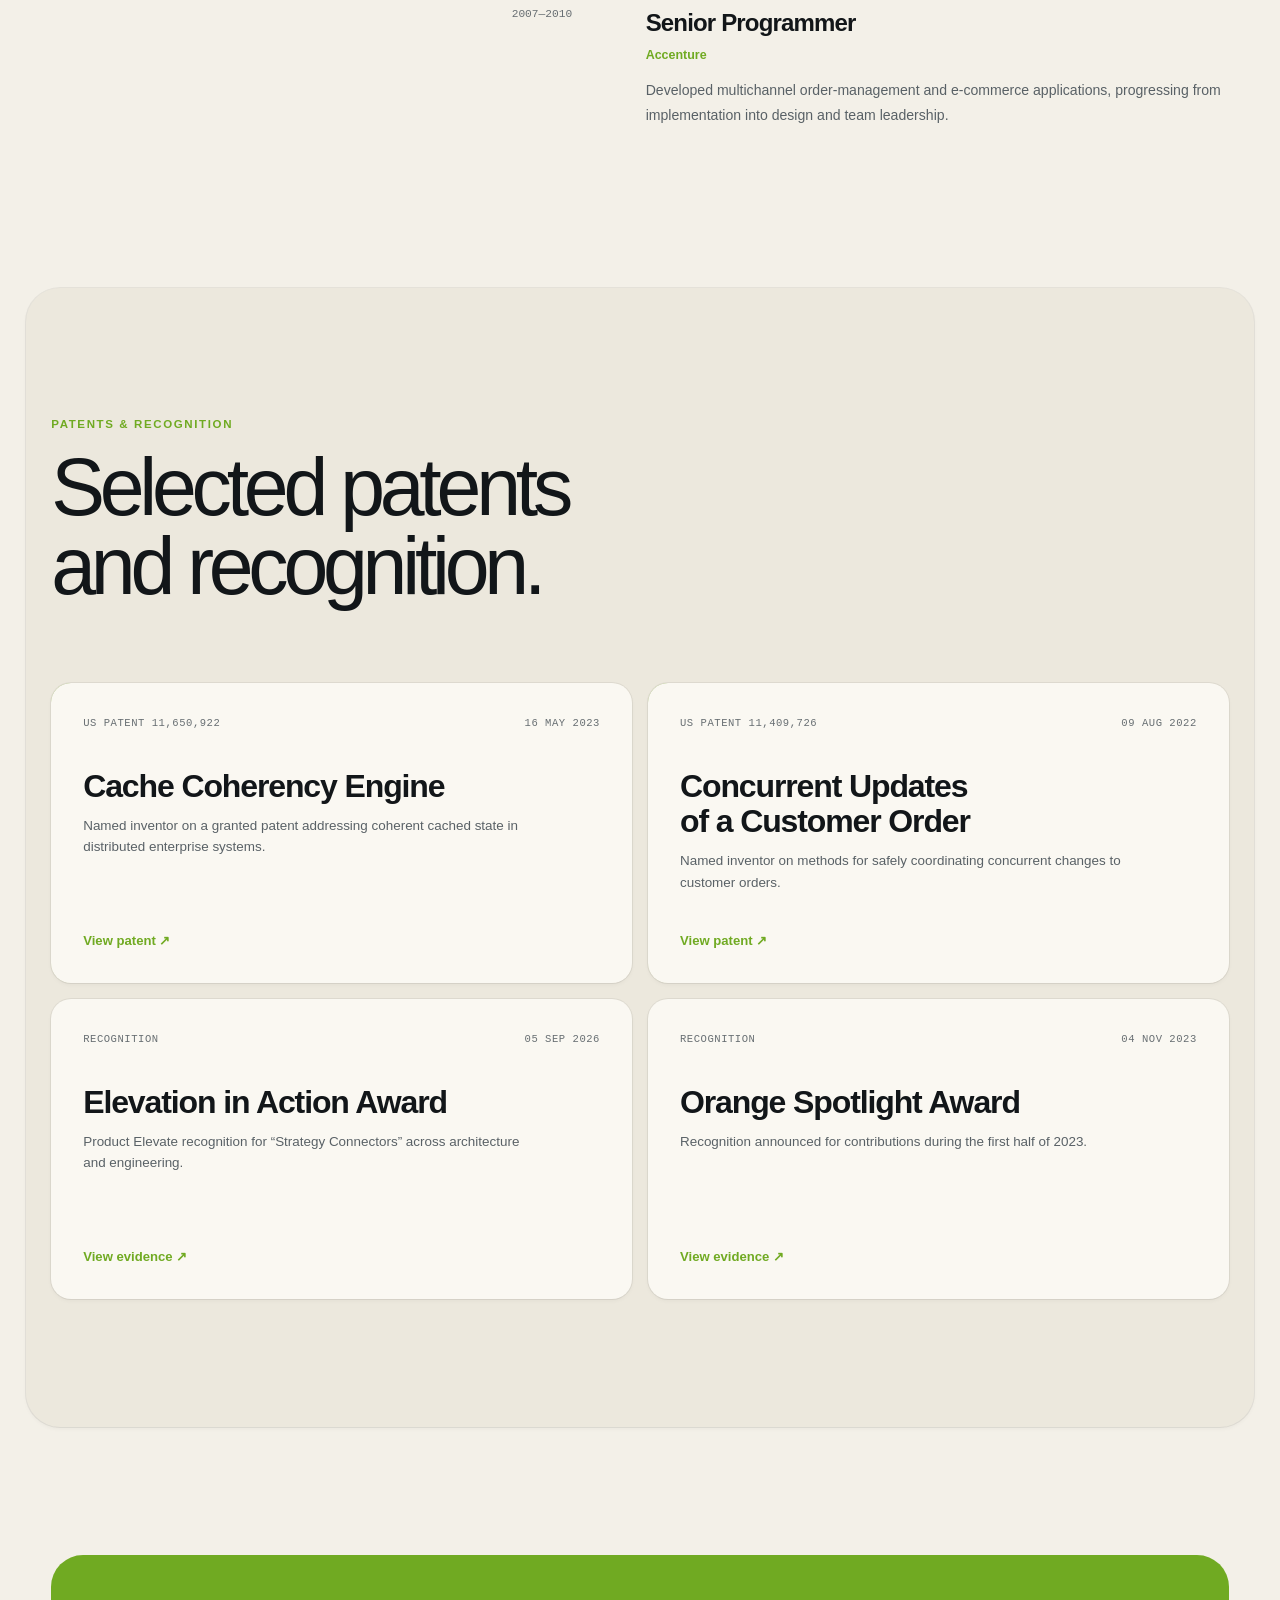
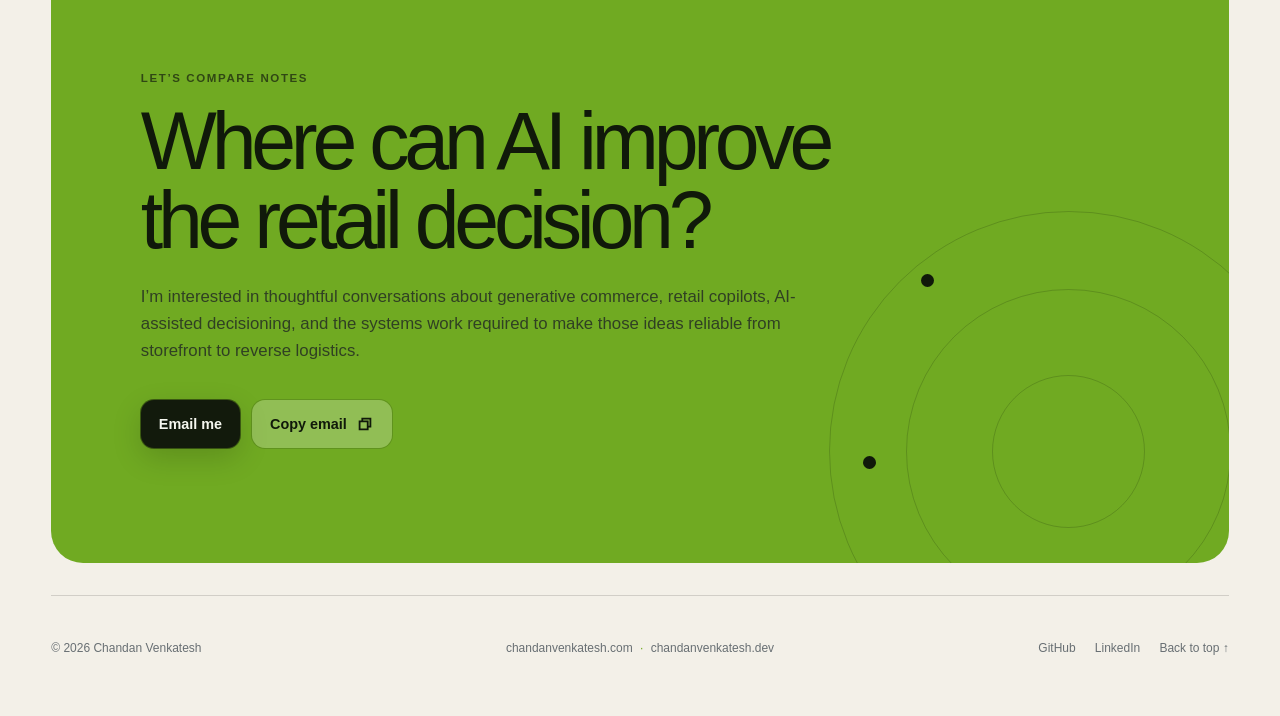
==== commit d3cae4a6: "position articles around AI engineering practice" ====
--- a/index.html
+++ b/index.html
@@ -332,9 +332,9 @@
         <div class="section-heading">
           <div>
             <p class="section-kicker">Articles</p>
-            <h2 id="writing-title">Writing about AI in practice.</h2>
-          </div>
-          <p class="section-intro">Source-backed case studies, evaluations, and operating lessons from applied AI.</p>
+            <h2 id="writing-title">Engineering AI in practice.</h2>
+          </div>
+          <p class="section-intro">Technical case studies, evaluations, and operating lessons from systems I build and test.</p>
         </div>
 
         <div class="article-list">
